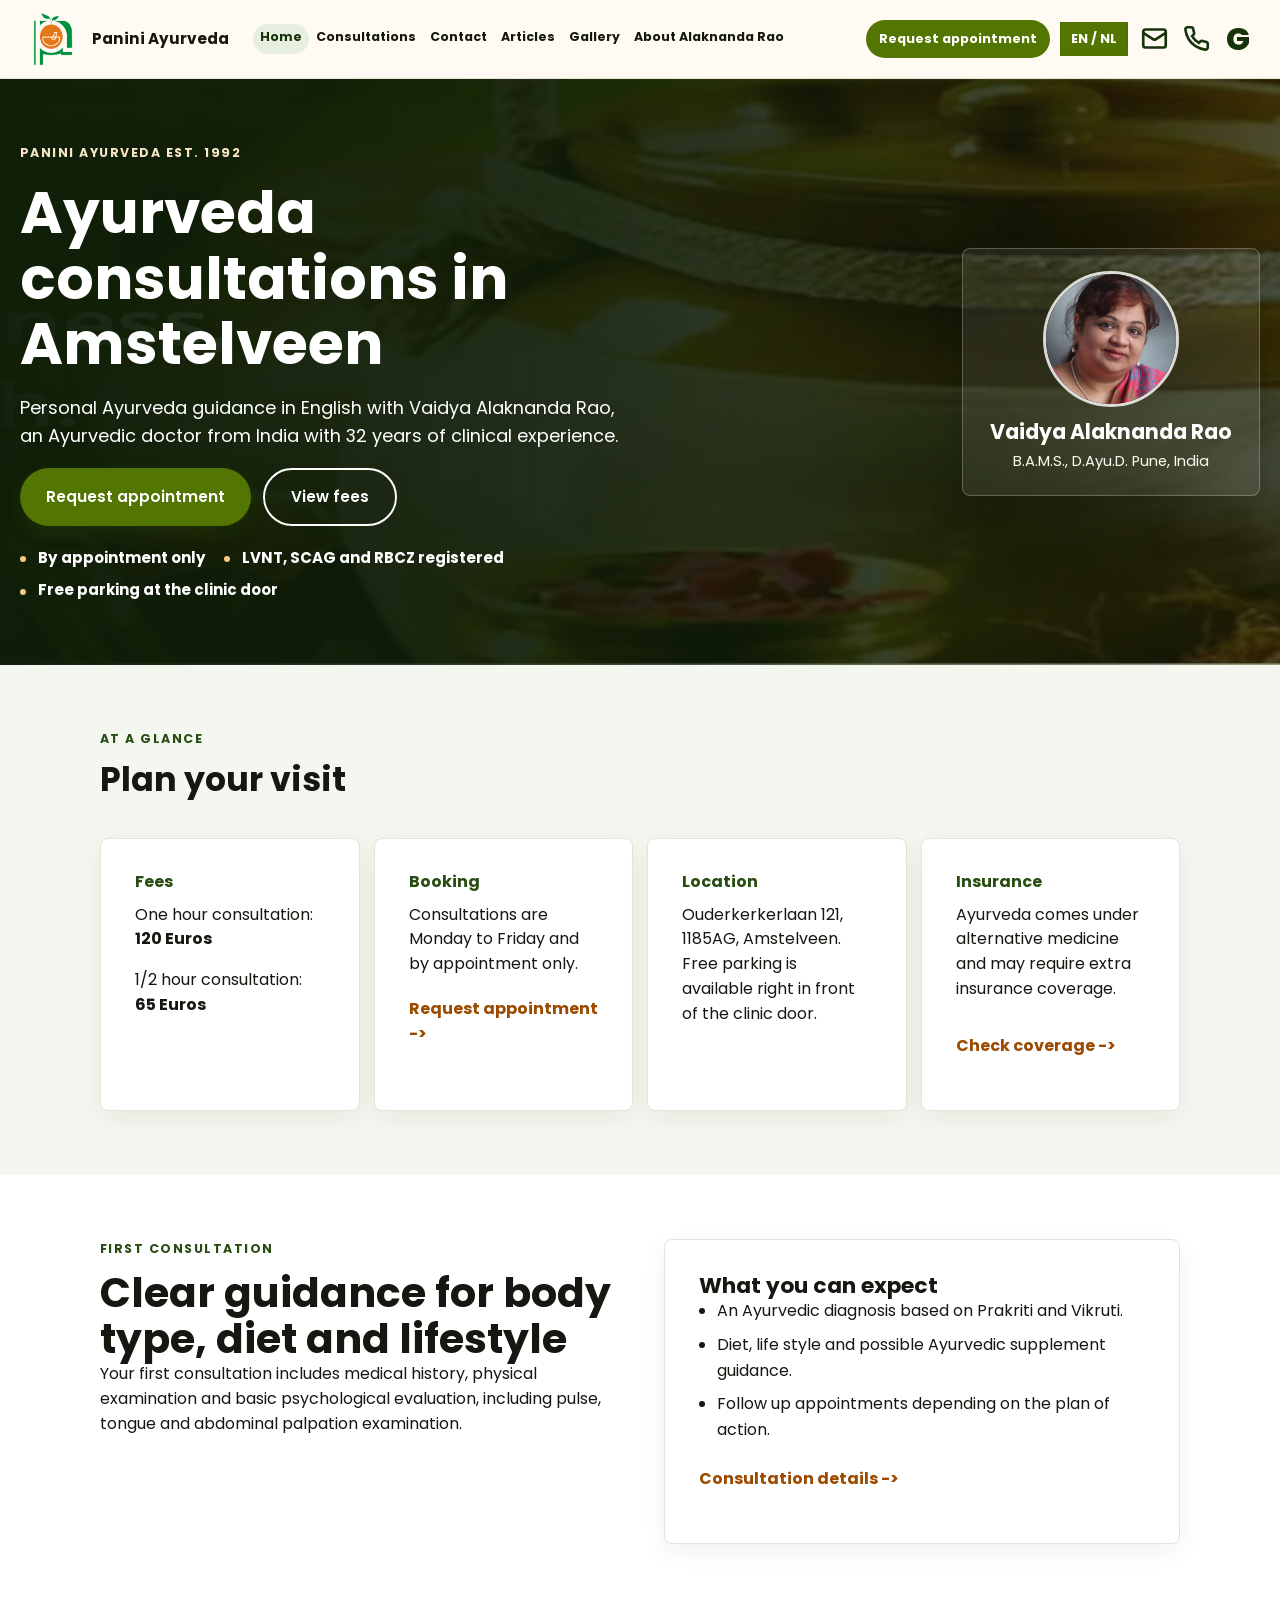
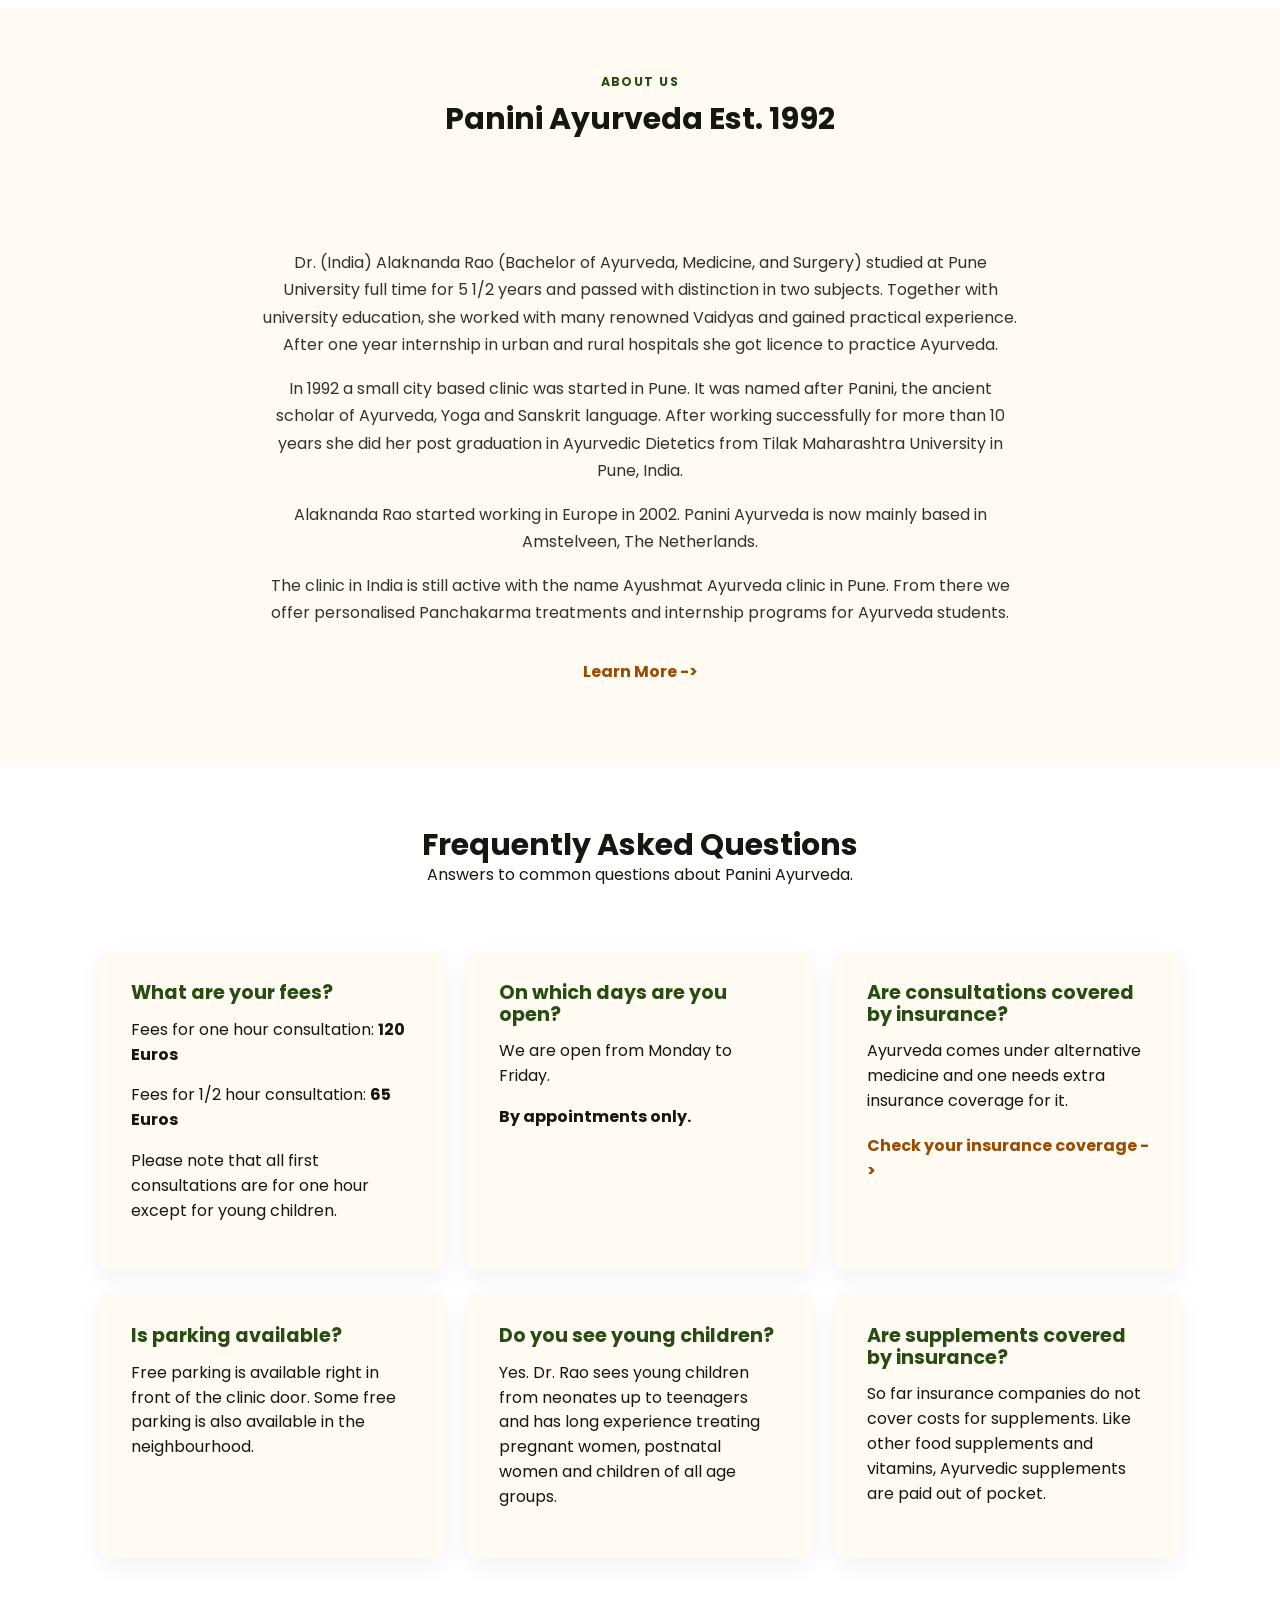
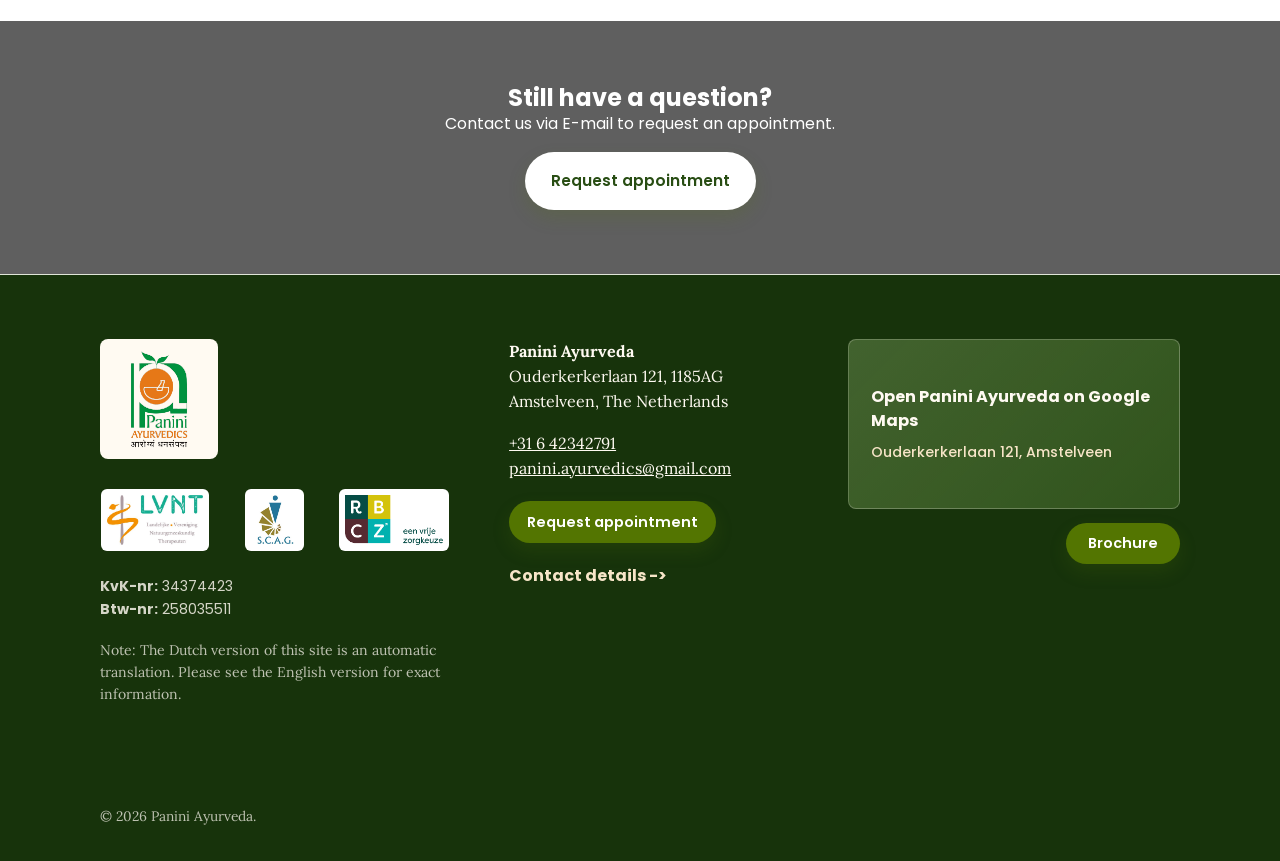
==== index.html @ 28521d81 "Fix desktop header overlap" ====
<!doctype html>
<html lang="en">
  <head>
    <meta charset="utf-8">
    <meta name="viewport" content="width=device-width, initial-scale=1">
    <title>Ayurveda Consultations in Amstelveen | Panini Ayurveda</title>
    <meta name="description" content="Book Ayurveda consultations in English in Amstelveen with Vaidya Alaknanda Rao, founder of Panini Ayurveda.">
    <link rel="canonical" href="https://virajrao10.github.io/panini-ayurveda-website/">
    <meta property="og:type" content="website">
    <meta property="og:site_name" content="Panini Ayurveda">
    <meta property="og:title" content="Ayurveda Consultations in Amstelveen | Panini Ayurveda">
    <meta property="og:description" content="Book Ayurveda consultations in English in Amstelveen with Vaidya Alaknanda Rao, founder of Panini Ayurveda.">
    <meta property="og:url" content="https://virajrao10.github.io/panini-ayurveda-website/">
    <meta property="og:image" content="https://virajrao10.github.io/panini-ayurveda-website/assets/images/home-hero.jpg">
    <meta name="twitter:card" content="summary_large_image">
    <meta name="twitter:title" content="Ayurveda Consultations in Amstelveen | Panini Ayurveda">
    <meta name="twitter:description" content="Book Ayurveda consultations in English in Amstelveen with Vaidya Alaknanda Rao, founder of Panini Ayurveda.">
    <meta name="twitter:image" content="https://virajrao10.github.io/panini-ayurveda-website/assets/images/home-hero.jpg">
    <link rel="icon" href="assets/images/favicon.ico">
    <link rel="stylesheet" href="assets/css/styles.css?v=20260531e">
    <script type="application/ld+json">{"@context":"https://schema.org","@type":"LocalBusiness","name":"Panini Ayurveda","description":"Ayurveda consultations in English with Vaidya Alaknanda Rao in Amstelveen.","url":"https://virajrao10.github.io/panini-ayurveda-website/","image":"https://virajrao10.github.io/panini-ayurveda-website/assets/images/home-hero.jpg","telephone":"+31 6 42342791","email":"panini.ayurvedics@gmail.com","priceRange":"EUR 65-120","hasMap":"https://www.google.com/maps/search/?api=1&query=Panini%20Ayurveda%20Ouderkerkerlaan%20121%20Amstelveen","areaServed":["Amstelveen","Amsterdam","The Netherlands"],"address":{"@type":"PostalAddress","streetAddress":"Ouderkerkerlaan 121","postalCode":"1185AG","addressLocality":"Amstelveen","addressCountry":"NL"},"makesOffer":[{"@type":"Offer","name":"One hour Ayurveda consultation","price":"120","priceCurrency":"EUR"},{"@type":"Offer","name":"Half hour Ayurveda consultation","price":"65","priceCurrency":"EUR"}],"openingHoursSpecification":[{"@type":"OpeningHoursSpecification","dayOfWeek":["Monday","Tuesday","Wednesday","Thursday","Friday"],"description":"By appointment only"}]}</script>
  </head>
  <body>
    <a class="skip-link" href="#main">Skip to content</a>
    <header class="site-header">
      <div class="wide-container header-inner">
        <a class="brand" href="./" aria-label="Panini Ayurveda home">
          <img src="assets/images/logo.svg?v=20260531b" alt="Panini Ayurveda" width="120" height="120">
          <span class="brand-name">Panini Ayurveda</span>
        </a>
        <nav class="main-nav" id="main-nav" aria-label="Primary navigation">
          <a href="./" aria-current="page">Home</a>
          <a href="consultations/">Consultations</a>
          <a href="contact/">Contact</a>
          <a href="blog/">Articles</a>
          <a href="gallery/">Gallery</a>
          <a href="about-alaknanda-rao/">About Alaknanda Rao</a>
          <div class="mobile-nav-actions" aria-label="Quick contact links">
            <a href="mailto:panini.ayurvedics@gmail.com">Email</a>
            <a href="tel:+31642342791">Call</a>
            <a href="https://google.com/maps/place/Panini+Ayurveda/@52.29804,4.8606073,17z/data=!3m1!4b1!4m6!3m5!1s0x47c60a84057ebaf3:0x899a705b5773ebae!8m2!3d52.29804!4d4.8631822!16s%2Fg%2F11c1x3zlbn" target="_blank" rel="noopener">Map</a>
          </div>
        </nav>
        <div class="header-actions">
          <a class="header-book-button" href="contact/#appointment-request">Request appointment</a>
          <div class="language-menu" data-language-menu>
            <button class="language-pill" type="button" aria-expanded="false" aria-label="Choose language">EN / NL</button>
            <div class="language-options" role="menu">
              <a href="./" role="menuitem"><img src="assets/images/gb.png" alt="" width="32" height="32"> English <span>en</span></a>
              <a href="#" target="_blank" rel="noopener" role="menuitem" data-translate-link><img src="assets/images/nl.png" alt="" width="32" height="32"> Nederlands <span>nl</span></a>
            </div>
          </div>
          <a class="icon-link" href="mailto:panini.ayurvedics@gmail.com" aria-label="Email Panini Ayurveda"><svg viewBox="0 0 24 24" fill="none" stroke="currentColor" aria-hidden="true"><rect width="20" height="16" x="2" y="4" rx="2"></rect><path d="m22 7-8.97 5.7a1.94 1.94 0 0 1-2.06 0L2 7"></path></svg></a>
          <a class="icon-link" href="tel:+31642342791" aria-label="Call Panini Ayurveda"><svg viewBox="0 0 24 24" fill="none" stroke="currentColor" aria-hidden="true"><path d="M22 16.92v3a2 2 0 0 1-2.18 2 19.8 19.8 0 0 1-8.63-3.07 19.5 19.5 0 0 1-6-6A19.8 19.8 0 0 1 2.12 4.18 2 2 0 0 1 4.11 2h3a2 2 0 0 1 2 1.72c.13.96.36 1.9.68 2.8a2 2 0 0 1-.45 2.11L8.09 9.91a16 16 0 0 0 6 6l1.27-1.27a2 2 0 0 1 2.11-.45c.9.32 1.84.55 2.8.68A2 2 0 0 1 22 16.92z"></path></svg></a>
          <a class="icon-link" href="https://google.com/maps/place/Panini+Ayurveda/@52.29804,4.8606073,17z/data=!3m1!4b1!4m6!3m5!1s0x47c60a84057ebaf3:0x899a705b5773ebae!8m2!3d52.29804!4d4.8631822!16s%2Fg%2F11c1x3zlbn" target="_blank" rel="noopener" aria-label="Open Panini Ayurveda on Google Maps"><span class="google-letter" aria-hidden="true">G</span></a>
          <button class="nav-toggle" type="button" data-nav-toggle aria-controls="main-nav" aria-expanded="false" aria-label="Open navigation"><svg viewBox="0 0 24 24" fill="none" stroke="currentColor" aria-hidden="true"><path d="M4 6h16"></path><path d="M4 12h16"></path><path d="M4 18h16"></path></svg></button>
        </div>
      </div>
    </header>

    <main id="main">
      <section class="home-hero" aria-labelledby="home-title">
        <div class="wide-container home-hero-grid">
          <div class="hero-copy">
            <p class="eyebrow">Panini Ayurveda Est. 1992</p>
            <h1 id="home-title">Ayurveda consultations in Amstelveen</h1>
            <p class="hero-lede">Personal Ayurveda guidance in English with Vaidya Alaknanda Rao, an Ayurvedic doctor from India with 32 years of clinical experience.</p>
            <div class="hero-actions" aria-label="Consultation actions">
              <a class="button" href="contact/#appointment-request">Request appointment</a>
              <a class="button button-outline" href="#fees">View fees</a>
            </div>
            <ul class="hero-trust-list" aria-label="Clinic highlights">
              <li>By appointment only</li>
              <li>LVNT, SCAG and RBCZ registered</li>
              <li>Free parking at the clinic door</li>
            </ul>
          </div>
          <div class="hero-practitioner">
            <img class="portrait" src="assets/images/alaknanda-rao.jpg" width="1500" height="1500" alt="Alaknanda Rao">
            <div>
              <h2>Vaidya Alaknanda Rao</h2>
              <p>B.A.M.S., D.Ayu.D. Pune, India</p>
            </div>
          </div>
        </div>
      </section>

      <section class="section quick-info-section" id="fees" aria-labelledby="quick-info-title">
        <div class="container">
          <div class="section-heading">
            <p class="eyebrow">At a glance</p>
            <h2 id="quick-info-title">Plan your visit</h2>
          </div>
          <div class="quick-info-grid">
            <article class="info-card">
              <h3>Fees</h3>
              <p>One hour consultation: <strong>120 Euros</strong></p>
              <p>1/2 hour consultation: <strong>65 Euros</strong></p>
            </article>
            <article class="info-card">
              <h3>Booking</h3>
              <p>Consultations are Monday to Friday and by appointment only.</p>
              <a class="text-link" href="contact/#appointment-request">Request appointment -></a>
            </article>
            <article class="info-card">
              <h3>Location</h3>
              <p>Ouderkerkerlaan 121, 1185AG, Amstelveen. Free parking is available right in front of the clinic door.</p>
            </article>
            <article class="info-card">
              <h3>Insurance</h3>
              <p>Ayurveda comes under alternative medicine and may require extra insurance coverage.</p>
              <a class="text-link" href="https://www.zorgwijzer.nl/vergoeding/ayurveda" target="_blank" rel="noopener">Check coverage -></a>
            </article>
          </div>
        </div>
      </section>

      <section class="section consultation-preview">
        <div class="container two-column">
          <div>
            <p class="eyebrow">First consultation</p>
            <h2>Clear guidance for body type, diet and lifestyle</h2>
            <p>Your first consultation includes medical history, physical examination and basic psychological evaluation, including pulse, tongue and abdominal palpation examination.</p>
          </div>
          <div class="info-panel">
            <h3>What you can expect</h3>
            <ul class="plain-list">
              <li>An Ayurvedic diagnosis based on Prakriti and Vikruti.</li>
              <li>Diet, life style and possible Ayurvedic supplement guidance.</li>
              <li>Follow up appointments depending on the plan of action.</li>
            </ul>
            <a class="text-link" href="consultations/">Consultation details -></a>
          </div>
        </div>
      </section>

      <section class="section">
        <div class="container intro-grid">
          <div class="centered-heading">
            <p class="eyebrow">About Us</p>
            <h2>Panini Ayurveda Est. 1992</h2>
          </div>
          <div class="copy-block">
            <p>Dr. (India) Alaknanda Rao (Bachelor of Ayurveda, Medicine, and Surgery) studied at Pune University full time for 5 1/2 years and passed with distinction in two subjects. Together with university education, she worked with many renowned Vaidyas and gained practical experience. After one year internship in urban and rural hospitals she got licence to practice Ayurveda.</p>
            <p>In 1992 a small city based clinic was started in Pune. It was named after Panini, the ancient scholar of Ayurveda, Yoga and Sanskrit language. After working successfully for more than 10 years she did her post graduation in Ayurvedic Dietetics from Tilak Maharashtra University in Pune, India.</p>
            <p>Alaknanda Rao started working in Europe in 2002. Panini Ayurveda is now mainly based in Amstelveen, The Netherlands.</p>
            <p>The clinic in India is still active with the name Ayushmat Ayurveda clinic in Pune. From there we offer personalised Panchakarma treatments and internship programs for Ayurveda students.</p>
            <a class="text-link" href="about-alaknanda-rao/">Learn More -></a>
          </div>
        </div>
      </section>

      <section class="section faq-section">
        <div class="container">
          <div class="centered-heading">
            <h2>Frequently Asked Questions</h2>
            <p>Answers to common questions about Panini Ayurveda.</p>
          </div>
          <div class="faq-grid">
            <article class="faq-card">
              <h3>What are your fees?</h3>
              <p>Fees for one hour consultation: <strong>120 Euros</strong></p>
              <p>Fees for 1/2 hour consultation: <strong>65 Euros</strong></p>
              <p>Please note that all first consultations are for one hour except for young children.</p>
            </article>
            <article class="faq-card">
              <h3>On which days are you open?</h3>
              <p>We are open from Monday to Friday.</p>
              <p><strong>By appointments only.</strong></p>
            </article>
            <article class="faq-card">
              <h3>Are consultations covered by insurance?</h3>
              <p>Ayurveda comes under alternative medicine and one needs extra insurance coverage for it.</p>
              <a class="text-link" href="https://www.zorgwijzer.nl/vergoeding/ayurveda" target="_blank" rel="noopener">Check your insurance coverage -></a>
            </article>
            <article class="faq-card">
              <h3>Is parking available?</h3>
              <p>Free parking is available right in front of the clinic door. Some free parking is also available in the neighbourhood.</p>
            </article>
            <article class="faq-card">
              <h3>Do you see young children?</h3>
              <p>Yes. Dr. Rao sees young children from neonates up to teenagers and has long experience treating pregnant women, postnatal women and children of all age groups.</p>
            </article>
            <article class="faq-card">
              <h3>Are supplements covered by insurance?</h3>
              <p>So far insurance companies do not cover costs for supplements. Like other food supplements and vitamins, Ayurvedic supplements are paid out of pocket.</p>
            </article>
          </div>
        </div>
      </section>

      <section class="green-band question-band">
        <div class="container">
          <h2>Still have a question?</h2>
          <p>Contact us via E-mail to request an appointment.</p>
          <a class="button" href="contact/#appointment-request">Request appointment</a>
        </div>
      </section>
    </main>

    <footer class="site-footer">
      <div class="container section-tight footer-replica">
        <div class="footer-identity">
          <img class="footer-logo" src="assets/images/mark.svg?v=20260531b" alt="Panini Ayurveda mark" width="120" height="120">
          <div class="cert-logos" aria-label="Registration logos">
            <a href="https://www.lvnt.nl/" target="_blank" rel="noopener" aria-label="Open LVNT website"><img src="assets/images/lvnt.jpg" alt="LVNT" width="649" height="338"></a>
            <a href="https://www.scag.nl/" target="_blank" rel="noopener" aria-label="Open SCAG website"><img src="assets/images/scag.jpg" alt="SCAG" width="369" height="392"></a>
            <a href="https://rbcz.nu/" target="_blank" rel="noopener" aria-label="Open RBCZ website"><img src="assets/images/rbcz.png" alt="RBCZ" width="380" height="183"></a>
          </div>
          <p class="footer-registration"><strong>KvK-nr:</strong> 34374423<br><strong>Btw-nr:</strong> 258035511</p>
          <p class="footer-note">Note: The Dutch version of this site is an automatic translation. Please see the English version for exact information.</p>
        </div>
        <div class="footer-contact">
          <p><strong>Panini Ayurveda</strong><br>Ouderkerkerlaan 121, 1185AG<br>Amstelveen, The Netherlands</p>
          <p><a href="tel:+31642342791">+31 6 42342791</a><br><a href="mailto:panini.ayurvedics@gmail.com">panini.ayurvedics@gmail.com</a></p>
          <div class="footer-actions">
            <a class="button footer-email" href="contact/#appointment-request">Request appointment</a>
            <a class="text-link" href="contact/">Contact details -></a>
          </div>
        </div>
        <div class="footer-map-wrap">
          <a class="footer-map-link" href="https://www.google.com/maps/search/?api=1&query=Panini%20Ayurveda%20Ouderkerkerlaan%20121%20Amstelveen" target="_blank" rel="noopener">Open Panini Ayurveda on Google Maps<span>Ouderkerkerlaan 121, Amstelveen</span></a>
          <a class="button footer-brochure" href="assets/docs/panini-ayurveda-brochure.pdf" target="_blank" rel="noopener">Brochure</a>
        </div>
      </div>
      <div class="container footer-bottom">&copy; <span data-year>2026</span> Panini Ayurveda.</div>
    </footer>
    <script src="assets/js/main.js?v=20260531b"></script>
  </body>
</html>
---- assets/css/styles.css ----
@import url("https://fonts.googleapis.com/css2?family=Lora:wght@400;600;700&family=Poppins:wght@400;500;600;700;800&display=swap");

:root {
  --apricot: #f6c982;
  --sand: #f7e5c8;
  --cream: #fffaf2;
  --mist: #f3f7ef;
  --sage: #e7efe0;
  --orange: #d87924;
  --orange-dark: #9b4a00;
  --green: #537501;
  --green-dark: #284d13;
  --green-ink: #17330b;
  --question-gray: #5f5f5f;
  --ink: #151711;
  --muted: #60665a;
  --line: #dfe5d8;
  --white: #ffffff;
  --shadow: 0 14px 34px rgba(26, 42, 15, 0.08);
  --shadow-soft: 0 8px 24px rgba(26, 42, 15, 0.06);
  --radius: 8px;
  --max: 1080px;
}

* {
  box-sizing: border-box;
}

html {
  scroll-behavior: smooth;
}

body {
  margin: 0;
  color: var(--ink);
  background: var(--cream);
  font-family: "Poppins", Arial, sans-serif;
  font-size: 16px;
  line-height: 1.55;
}

img,
svg,
iframe {
  max-width: 100%;
}

img {
  display: block;
}

a {
  color: inherit;
}

a:hover {
  color: var(--orange-dark);
}

a:focus-visible,
button:focus-visible,
input:focus-visible {
  outline: 3px solid rgba(83, 117, 1, 0.38);
  outline-offset: 4px;
}

select:focus-visible,
textarea:focus-visible {
  outline: 3px solid rgba(83, 117, 1, 0.38);
  outline-offset: 4px;
}

.skip-link {
  position: absolute;
  left: 16px;
  top: -60px;
  z-index: 20;
  padding: 10px 14px;
  background: var(--ink);
  color: var(--white);
  text-decoration: none;
}

.skip-link:focus {
  top: 16px;
}

.container {
  width: min(var(--max), calc(100% - 40px));
  margin: 0 auto;
}

.wide-container {
  width: min(1540px, calc(100% - 40px));
  margin: 0 auto;
}

.site-header .wide-container {
  width: min(100%, 1680px);
  max-width: none;
  padding-inline: clamp(20px, 2vw, 32px);
}

.section {
  padding: clamp(44px, 5vw, 72px) 0;
}

.section-tight {
  padding: clamp(36px, 5vw, 72px) 0;
}

.eyebrow {
  margin: 0 0 12px;
  color: var(--green-dark);
  font-size: 0.78rem;
  font-weight: 700;
  letter-spacing: 0.12em;
  text-transform: uppercase;
}

h1,
h2,
h3 {
  margin: 0;
  line-height: 1.12;
}

h1 {
  font-size: clamp(2.25rem, 4.8vw, 4.45rem);
}

h2 {
  font-size: clamp(1.75rem, 3.2vw, 2.85rem);
}

h3 {
  font-size: clamp(1.18rem, 1.7vw, 1.65rem);
}

p {
  margin: 0 0 1rem;
}

.site-header {
  position: sticky;
  top: 0;
  z-index: 10;
  background: rgba(255, 250, 242, 0.96);
  border-bottom: 1px solid rgba(40, 77, 19, 0.12);
  box-shadow: 0 8px 22px rgba(26, 42, 15, 0.04);
  backdrop-filter: blur(14px);
}

.header-inner {
  position: relative;
  display: grid;
  grid-template-columns: minmax(205px, 235px) minmax(0, 1fr) auto;
  gap: 16px;
  align-items: center;
  min-height: 78px;
  padding: 8px 0;
}

.brand {
  display: flex;
  align-items: center;
  gap: 12px;
  min-height: 0;
  text-decoration: none;
}

.brand img {
  width: 58px;
  height: auto;
}

.brand-name {
  min-width: max-content;
  margin-top: 0;
  font-size: 0.98rem;
  font-weight: 700;
}

.main-nav {
  display: flex;
  justify-content: flex-start;
  align-items: center;
  gap: 0;
  min-width: 0;
  padding-top: 0;
}

.main-nav a {
  min-height: 30px;
  padding: 5px 10px;
  border-radius: 30px;
  font-family: "Poppins", Arial, sans-serif;
  font-size: 0.82rem;
  font-weight: 700;
  line-height: 1.3;
  text-decoration: none;
  white-space: nowrap;
}

.main-nav a[aria-current="page"],
.main-nav a:hover {
  color: var(--green-ink);
  background: var(--sage);
}

.mobile-nav-actions {
  display: none;
}

.header-actions {
  display: flex;
  align-items: center;
  gap: 10px;
}

.header-book-button {
  min-height: 38px;
  padding: 9px 16px;
  border-radius: 999px;
  background: var(--green);
  color: var(--white);
  font-size: 0.86rem;
  font-weight: 700;
  text-decoration: none;
  white-space: nowrap;
}

.header-book-button:hover {
  background: var(--green-dark);
  color: var(--white);
}

.language-menu {
  position: relative;
  z-index: 12;
  font-family: "Poppins", Arial, sans-serif;
}

.language-pill {
  min-height: 32px;
  margin: 0;
  padding: 8px 10px;
  border: 1px solid rgba(40, 77, 19, 0.12);
  background: var(--green);
  color: var(--white);
  font-family: "Poppins", Arial, sans-serif;
  font-size: 0.8125rem;
  font-weight: 700;
  line-height: 1.2;
  text-decoration: none;
  white-space: nowrap;
  cursor: pointer;
}

.language-options {
  position: absolute;
  top: calc(100% + 1px);
  right: 0;
  display: none;
  min-width: 172px;
  border: 1px solid var(--line);
  border-radius: var(--radius);
  background: var(--white);
  box-shadow: var(--shadow);
  overflow: hidden;
}

.language-menu.open .language-options {
  display: block;
}

.language-options a {
  display: flex;
  align-items: center;
  gap: 8px;
  padding: 8px 10px;
  color: var(--ink);
  font-size: 0.82rem;
  text-decoration: none;
}

.language-options a:hover {
  background: var(--mist);
  color: var(--ink);
}

.language-options img {
  width: 24px;
  height: 18px;
  object-fit: cover;
}

.language-options span {
  margin-left: auto;
  color: var(--muted);
  text-transform: lowercase;
}

.icon-link,
.nav-toggle,
.icon-button {
  display: inline-flex;
  align-items: center;
  justify-content: center;
  width: 35px;
  height: 35px;
  border: 0;
  background: transparent;
  color: var(--green-ink);
  text-decoration: none;
}

.icon-link svg,
.nav-toggle svg,
.icon-button svg {
  width: 30px;
  height: 30px;
  stroke-width: 2.35;
}

.icon-link:hover,
.icon-button:hover {
  color: var(--orange-dark);
}

.google-letter {
  font-size: 2rem;
  font-weight: 800;
  line-height: 1;
}

.nav-toggle {
  display: none;
  cursor: pointer;
}

.button,
.text-link {
  display: inline-flex;
  align-items: center;
  justify-content: center;
  gap: 8px;
  min-height: 58px;
  text-decoration: none;
  font-weight: 600;
}

.button {
  padding: 15px 26px;
  border-radius: 999px;
  background: var(--green);
  color: var(--white);
  font-size: 0.96rem;
  box-shadow: 0 8px 18px rgba(83, 117, 1, 0.18);
}

.button:hover {
  background: var(--green-dark);
  color: var(--white);
}

.button.secondary {
  background: var(--orange-dark);
}

.button-outline {
  border: 2px solid currentColor;
  background: transparent;
  color: inherit;
  box-shadow: none;
}

.button-outline:hover {
  border-color: var(--white);
  background: var(--white);
  color: var(--green-dark);
}

.text-link {
  color: var(--orange-dark);
  font-weight: 700;
}

.home-hero {
  position: relative;
  overflow: hidden;
  color: var(--white);
  background-color: var(--green-dark);
  background-image:
    linear-gradient(90deg, rgba(15, 30, 8, 0.98), rgba(15, 30, 8, 0.82) 46%, rgba(15, 30, 8, 0.44)),
    image-set(url("../images/home-hero.webp") type("image/webp"), url("../images/home-hero.jpg") type("image/jpeg"));
  background-position: center 38%;
  background-size: cover;
}

.home-hero-grid {
  display: grid;
  grid-template-columns: minmax(0, 1fr) minmax(250px, 0.34fr);
  gap: clamp(28px, 5vw, 68px);
  align-items: center;
  min-height: clamp(430px, 44vw, 520px);
  padding: clamp(38px, 5vw, 64px) 0;
}

.hero-copy {
  display: grid;
  justify-items: start;
  gap: 18px;
  width: 100%;
  min-width: 0;
  max-width: 720px;
}

.hero-copy .eyebrow {
  margin: 0;
  color: var(--sand);
}

.hero-copy h1 {
  max-width: 700px;
  font-size: clamp(2.18rem, 4.55vw, 3.95rem);
  letter-spacing: 0;
}

.hero-lede {
  max-width: 620px;
  margin: 0;
  font-size: clamp(1rem, 1.4vw, 1.14rem);
  line-height: 1.55;
}

.hero-actions {
  display: flex;
  flex-wrap: wrap;
  gap: 12px;
}

.hero-trust-list {
  display: flex;
  flex-wrap: wrap;
  gap: 9px 18px;
  padding: 0;
  margin: 2px 0 0;
  list-style: none;
  font-size: 0.94rem;
  font-weight: 700;
}

.hero-trust-list li {
  position: relative;
  padding-left: 18px;
}

.hero-trust-list li::before {
  content: "";
  position: absolute;
  left: 0;
  top: 0.72em;
  width: 6px;
  height: 6px;
  border-radius: 50%;
  background: var(--apricot);
}

.hero-practitioner {
  display: grid;
  justify-items: center;
  gap: 14px;
  min-width: 0;
  padding: 22px 18px;
  border: 1px solid rgba(255, 255, 255, 0.24);
  border-radius: var(--radius);
  background: rgba(255, 255, 255, 0.08);
  text-align: center;
  box-shadow: 0 18px 36px rgba(0, 0, 0, 0.16);
}

.portrait {
  width: min(136px, 38vw);
  height: min(136px, 38vw);
  aspect-ratio: 1;
  border: 3px solid rgba(255, 255, 255, 0.82);
  border-radius: 50%;
  object-fit: cover;
}

.hero-practitioner h2 {
  font-size: clamp(1.12rem, 1.6vw, 1.35rem);
}

.hero-practitioner p {
  margin: 6px 0 0;
  color: var(--cream);
  font-size: 0.92rem;
}

.centered-heading {
  text-align: center;
  max-width: 820px;
  margin: 0 auto clamp(36px, 5vw, 64px);
}

.green-band {
  background: var(--green-dark);
  color: var(--white);
  text-align: center;
  padding: clamp(46px, 5vw, 64px) 0;
}

.green-band .eyebrow {
  color: var(--white);
  margin-bottom: 14px;
  font-size: 0.78rem;
  font-weight: 700;
  letter-spacing: 0.14em;
  text-transform: uppercase;
}

.green-band h1 {
  font-size: clamp(2rem, 3.2vw, 3rem);
}

.green-band .button {
  background: var(--white);
  color: var(--green-dark);
}

.green-band .button:hover {
  background: var(--cream);
  color: var(--green-dark);
}

.question-band {
  background: var(--question-gray);
}

.question-band h2 {
  font-size: 1.5rem;
}

.question-band p {
  font-size: 1rem;
}

.intro-grid,
.two-column,
.contact-grid,
.footer-grid {
  display: grid;
  gap: clamp(24px, 4vw, 48px);
}

.intro-grid,
.two-column {
  grid-template-columns: 1fr 1fr;
  align-items: start;
}

.intro-grid {
  grid-template-columns: 1fr;
  justify-items: center;
  text-align: center;
}

.intro-grid h2 {
  font-size: clamp(1.8rem, 2.4vw, 1.875rem);
}

.copy-block {
  max-width: 760px;
  color: #2f352c;
}

.copy-block p {
  font-size: 1rem;
  line-height: 1.72;
}

.credential-list {
  display: grid;
  gap: 10px;
  padding: 0;
  margin: 20px 0 24px;
  list-style: none;
}

.credential-list li {
  position: relative;
  padding: 12px 14px 12px 36px;
  border: 1px solid var(--line);
  border-radius: var(--radius);
  background: var(--mist);
  font-weight: 700;
}

.credential-list li::before {
  content: "";
  position: absolute;
  left: 16px;
  top: 1.18em;
  width: 7px;
  height: 7px;
  border-radius: 50%;
  background: var(--green);
}

.quote-panel,
.info-panel,
.info-card,
.condition-category {
  padding: clamp(22px, 3vw, 34px);
  border: 1px solid var(--line);
  border-radius: var(--radius);
  background: var(--white);
  box-shadow: var(--shadow-soft);
}

.faq-grid,
.consultation-cards,
.article-grid,
.gallery-grid,
.doc-grid {
  display: grid;
  gap: 24px;
}

.consultation-cards,
.article-grid,
.gallery-grid {
  max-width: var(--max);
}

.faq-grid {
  grid-template-columns: repeat(3, minmax(0, 1fr));
}

.consultation-cards,
.article-grid {
  grid-template-columns: repeat(3, minmax(0, 1fr));
}

.consultation-cards {
  gap: 20px;
  counter-reset: consult-step;
}

.consultation-cards .warm-card {
  position: relative;
}

.consultation-cards .warm-card::before {
  counter-increment: consult-step;
  content: "0" counter(consult-step);
  display: inline-flex;
  align-items: center;
  justify-content: center;
  width: 34px;
  height: 34px;
  margin-bottom: 16px;
  border-radius: 50%;
  background: var(--green);
  color: var(--white);
  font-size: 0.82rem;
  font-weight: 700;
}

.highlight-band.consultation-card-section {
  padding: 28px 0 clamp(60px, 7vw, 86px);
  background: var(--mist);
}

.quick-info-grid,
.doc-grid {
  grid-template-columns: repeat(3, minmax(0, 1fr));
}

.quick-info-section {
  background: var(--mist);
}

.section-heading {
  max-width: 720px;
  margin: 0 0 clamp(24px, 4vw, 40px);
}

.section-heading h2 {
  font-size: clamp(1.65rem, 2.6vw, 2.25rem);
}

.quick-info-grid {
  display: grid;
  grid-template-columns: repeat(4, minmax(0, 1fr));
  gap: 14px;
}

.info-card {
  background: var(--white);
  box-shadow: var(--shadow-soft);
}

.info-card h2,
.info-card h3 {
  margin-bottom: 12px;
  color: var(--green-dark);
  font-size: 1rem;
}

.consultation-preview {
  background: var(--white);
}

.card,
.faq-card,
.contact-card,
.doc-card {
  border: 1px solid var(--line);
  border-radius: var(--radius);
  background: var(--white);
  box-shadow: var(--shadow-soft);
}

.card,
.faq-card,
.contact-card,
.doc-card {
  padding: clamp(22px, 3vw, 36px);
}

.warm-card {
  background: var(--white);
  border-color: var(--line);
  border-radius: var(--radius);
}

.card img,
.article-card img {
  width: 100%;
  object-fit: cover;
}

.card h2,
.contact-card h2,
.faq-card h2 {
  font-size: clamp(1.2rem, 1.8vw, 1.55rem);
  line-height: 1.35;
}

.card.warm-card h2 {
  color: var(--green-dark);
  font-size: 1.05rem;
  line-height: 1.4;
}

.round-thumb {
  width: 88px;
  height: 88px;
  margin: 0 0 20px;
  border-radius: 50%;
  object-fit: cover;
}

.card img.round-thumb {
  width: 88px;
}

.card ol,
.rich-text ol {
  padding-left: 1.35rem;
}

.card li,
.rich-text li {
  margin-bottom: 0.45rem;
}

.highlight-band {
  background: var(--mist);
}

.faq-section {
  background: var(--white);
}

.faq-section .centered-heading {
  max-width: 760px;
}

.faq-section h2 {
  font-size: clamp(1.8rem, 2.4vw, 1.875rem);
}

.faq-section .faq-card {
  border-color: transparent;
  background: var(--cream);
  padding: clamp(22px, 3vw, 30px);
  text-align: left;
}

.faq-section .faq-card h3 {
  margin-bottom: 14px;
  color: var(--green-dark);
  font-size: clamp(1.08rem, 1.5vw, 1.3rem);
}

.faq-section .faq-card p {
  font-size: 1rem;
}

.conditions-grid {
  display: grid;
  grid-template-columns: repeat(2, minmax(0, 1fr));
  gap: 28px;
}

.condition-category-grid {
  display: grid;
  grid-template-columns: repeat(2, minmax(0, 1fr));
  gap: 16px;
}

.condition-category {
  position: relative;
  background: var(--white);
  box-shadow: var(--shadow-soft);
}

.condition-category::before {
  content: "";
  position: absolute;
  inset: 18px auto 18px 0;
  width: 4px;
  border-radius: 0 999px 999px 0;
  background: var(--green);
}

.condition-category h3 {
  margin-bottom: 14px;
  color: var(--green-dark);
  font-size: 1.05rem;
}

.plain-list {
  margin: 0;
  padding-left: 1.15rem;
}

.plain-list li {
  margin-bottom: 0.48rem;
  line-height: 1.62;
}

.article-landing {
  background: var(--mist);
  padding: clamp(50px, 7vw, 70px) 0;
  text-align: center;
}

.article-landing h1 {
  font-size: clamp(2rem, 3.2vw, 2.65rem);
}

.article-landing p:not(.eyebrow) {
  max-width: 640px;
  margin: 14px auto 0;
  color: var(--muted);
}

.search-wrap {
  position: relative;
  display: block;
  width: min(420px, 100%);
  margin: 22px auto 0;
}

.search-wrap input {
  width: 100%;
  min-height: 55px;
  padding: 0 54px 0 18px;
  border: 1px solid var(--line);
  border-radius: 999px;
  font: inherit;
  font-size: 0.875rem;
  background: var(--white);
  box-shadow: var(--shadow-soft);
}

.search-wrap svg {
  position: absolute;
  right: 18px;
  top: 50%;
  width: 24px;
  height: 24px;
  transform: translateY(-50%);
}

.search-empty {
  max-width: var(--max);
  margin: 28px auto 0;
  color: var(--muted);
  text-align: center;
  font-weight: 600;
}

.article-card {
  display: grid;
  align-content: start;
  padding: 0 0 18px;
  border: 1px solid var(--line);
  border-radius: var(--radius);
  background: var(--white);
  box-shadow: var(--shadow-soft);
  overflow: hidden;
  text-decoration: none;
  transition: border-color 180ms ease, box-shadow 180ms ease, color 180ms ease, transform 180ms ease;
}

.article-card img {
  aspect-ratio: 1.42;
  height: clamp(190px, 19vw, 230px);
  margin-bottom: 18px;
  object-position: center;
}

.article-card[href="../skin/"] img {
  object-position: center 44%;
}

.article-card[href="../rasayana/"] img {
  object-position: center 36%;
}

.article-card:hover {
  border-color: rgba(83, 117, 1, 0.34);
  box-shadow: var(--shadow);
  color: var(--ink);
  transform: translateY(-3px);
}

.article-card h2,
.article-card h3 {
  margin: 0 20px 12px;
  color: var(--green-dark);
  font-size: clamp(1.15rem, 1.6vw, 1.35rem);
  line-height: 1.3;
}

.article-card p {
  margin-inline: 20px;
  color: var(--muted);
  font-size: 0.96rem;
}

.article-card .text-link {
  justify-content: flex-start;
  min-height: 0;
  margin: 4px 20px 0;
}

.article-meta {
  color: var(--muted);
  font-size: 0.92rem;
}

.article-hero {
  display: grid;
  grid-template-columns: minmax(0, 0.9fr) minmax(0, 1.1fr);
  gap: clamp(28px, 5vw, 64px);
  align-items: center;
  padding: clamp(46px, 6vw, 78px) 0;
}

.article-hero img {
  width: 100%;
  height: clamp(260px, 34vw, 420px);
  aspect-ratio: 1.35;
  border-radius: var(--radius);
  box-shadow: var(--shadow-soft);
  object-fit: cover;
}

.article-hero h1 {
  font-size: clamp(2rem, 3.6vw, 3.45rem);
}

.rich-text {
  max-width: 760px;
  margin: 0 auto;
  color: #2f352c;
  font-family: "Lora", Georgia, serif;
  font-size: 1.05rem;
  line-height: 1.78;
}

.rich-text h2 {
  margin: 2.2rem 0 1rem;
  color: var(--green-dark);
  font-family: "Poppins", Arial, sans-serif;
  font-size: clamp(1.55rem, 3vw, 2.35rem);
}

.rich-text h3 {
  margin: 1.8rem 0 0.75rem;
  color: var(--green-dark);
  font-family: "Poppins", Arial, sans-serif;
}

.rich-text p {
  margin-bottom: 1.05rem;
}

.article-cta {
  background: var(--green-dark);
  color: var(--white);
}

.article-cta-inner {
  display: grid;
  grid-template-columns: minmax(0, 1fr) auto;
  gap: clamp(22px, 4vw, 48px);
  align-items: center;
}

.article-cta .eyebrow {
  color: var(--sand);
}

.article-cta h2 {
  margin-bottom: 12px;
  font-size: clamp(1.65rem, 3vw, 2.45rem);
}

.article-cta p:not(.eyebrow) {
  max-width: 740px;
  margin: 0;
  color: var(--cream);
}

.article-cta .button {
  background: var(--white);
  color: var(--green-dark);
}

.article-cta .button:hover {
  background: var(--sand);
  color: var(--green-dark);
}

.gallery-grid {
  grid-template-columns: repeat(4, minmax(0, 1fr));
  gap: 14px;
}

.gallery-item {
  overflow: hidden;
  padding: 0;
  border: 1px solid var(--line);
  border-radius: var(--radius);
  aspect-ratio: 1;
  background: var(--white);
  box-shadow: var(--shadow-soft);
  cursor: pointer;
}

.gallery-item img {
  width: 100%;
  height: 100%;
  aspect-ratio: 1;
  object-fit: cover;
  transition: transform 180ms ease, opacity 180ms ease, filter 180ms ease;
}

.gallery-item:hover img {
  opacity: 1;
  filter: saturate(1.05);
  transform: scale(1.025);
}

.lightbox {
  position: fixed;
  inset: 0;
  z-index: 30;
  display: none;
  grid-template-columns: minmax(44px, 1fr) minmax(0, auto) minmax(44px, 1fr);
  align-items: center;
  padding: 28px;
  background: rgba(12, 20, 9, 0.88);
}

.lightbox.open {
  display: grid;
}

.lightbox figure {
  grid-column: 2;
  margin: 0;
  max-width: min(980px, 96vw);
}

.lightbox img {
  max-height: 82vh;
  width: auto;
  margin: 0 auto;
}

.lightbox figcaption {
  margin-top: 12px;
  color: var(--white);
  text-align: center;
}

.lightbox-close {
  position: absolute;
  top: 18px;
  right: 18px;
  width: 48px;
  height: 48px;
  border: 1px solid var(--line);
  border-radius: 50%;
  background: var(--white);
  color: var(--ink);
  font-size: 2rem;
  line-height: 1;
  cursor: pointer;
}

.lightbox-nav {
  width: 48px;
  height: 64px;
  border: 1px solid var(--line);
  border-radius: 999px;
  background: rgba(255, 255, 255, 0.9);
  color: var(--ink);
  font-size: 2.2rem;
  line-height: 1;
  cursor: pointer;
}

.lightbox-prev {
  justify-self: end;
}

.lightbox-next {
  justify-self: start;
}

.contact-grid {
  grid-template-columns: repeat(3, minmax(0, 1fr));
}

.appointment-section {
  background: var(--white);
}

.appointment-layout {
  display: grid;
  grid-template-columns: minmax(0, 0.82fr) minmax(320px, 1.18fr);
  gap: clamp(28px, 5vw, 64px);
  align-items: start;
}

.appointment-layout h2 {
  margin-bottom: 16px;
  font-size: clamp(1.75rem, 3vw, 2.45rem);
}

.appointment-notes {
  margin-top: 22px;
}

.appointment-form {
  padding: clamp(22px, 3vw, 34px);
  border: 1px solid var(--line);
  border-radius: var(--radius);
  background: var(--mist);
  box-shadow: var(--shadow-soft);
}

.form-grid {
  display: grid;
  grid-template-columns: repeat(2, minmax(0, 1fr));
  gap: 18px;
}

.form-grid label,
.consent-row {
  display: grid;
  gap: 8px;
  color: var(--green-ink);
  font-size: 0.92rem;
  font-weight: 700;
}

.form-grid label:has(textarea),
.form-grid label:last-child {
  grid-column: 1 / -1;
}

.form-grid input,
.form-grid select,
.form-grid textarea {
  width: 100%;
  min-height: 48px;
  border: 1px solid var(--line);
  border-radius: var(--radius);
  padding: 11px 12px;
  background: var(--white);
  color: var(--ink);
  font: inherit;
  font-weight: 400;
}

.form-grid textarea {
  min-height: 132px;
  resize: vertical;
}

.consent-row {
  grid-template-columns: auto 1fr;
  gap: 10px;
  align-items: start;
  margin: 18px 0 22px;
  color: var(--muted);
  font-weight: 500;
}

.consent-row input {
  width: 18px;
  height: 18px;
  margin-top: 3px;
}

.contact-methods {
  background: var(--mist);
}

.contact-hero {
  background: var(--mist);
  padding: clamp(50px, 6vw, 74px) 0 clamp(34px, 4vw, 46px);
  text-align: center;
}

.contact-hero .centered-heading {
  margin-bottom: 0;
}

.contact-hero .footer-mark {
  width: 92px;
  margin: 0 auto 24px;
}

.contact-hero h1 {
  font-size: clamp(2rem, 3.2vw, 2.8rem);
}

.contact-hero p {
  max-width: 680px;
  margin-inline: auto;
}

.contact-card {
  text-align: left;
}

.contact-card .icon-button {
  width: 52px;
  height: 52px;
  margin: 0 0 18px;
  border-radius: 50%;
  background: var(--mist);
}

.contact-card .icon-button svg {
  width: 28px;
  height: 28px;
}

.contact-card a {
  color: var(--orange-dark);
}

.map-frame {
  width: 100%;
  min-height: 420px;
  border: 0;
  background: #edf0ee;
}

.about-hero {
  position: relative;
  min-height: clamp(380px, 48vw, 560px);
  display: grid;
  align-items: end;
  color: var(--white);
  background-position: center 34%;
  background-size: cover;
}

.about-hero::before {
  content: "";
  position: absolute;
  inset: 0;
  background: linear-gradient(90deg, rgba(15, 30, 8, 0.72), rgba(15, 30, 8, 0.22));
}

.about-hero .container {
  position: relative;
  padding-bottom: clamp(44px, 7vw, 88px);
}

.about-hero p {
  max-width: 620px;
  font-size: clamp(1rem, 1.4vw, 1.15rem);
}

.site-footer {
  background: var(--green-ink);
  border-top: 1px solid var(--line);
  color: var(--cream);
  font-family: "Lora", Georgia, serif;
}

.site-footer h3,
.site-footer .button,
.site-footer .text-link {
  font-family: "Poppins", Arial, sans-serif;
}

.footer-replica {
  display: grid;
  grid-template-columns: minmax(260px, 1fr) minmax(220px, 0.8fr) minmax(320px, 0.95fr);
  gap: clamp(28px, 5vw, 60px);
  align-items: start;
}

.footer-mark {
  width: 90px;
  margin-bottom: 18px;
}

.footer-logo {
  width: 118px;
  padding: 8px;
  margin-bottom: 24px;
  border-radius: var(--radius);
  background: var(--cream);
}

.cert-logos {
  display: grid;
  grid-template-columns: repeat(3, minmax(70px, 1fr));
  gap: 10px;
  align-items: center;
}

.cert-logos a {
  display: flex;
  align-items: center;
  justify-content: center;
  min-height: 74px;
  border-radius: 6px;
  text-decoration: none;
}

.cert-logos a:focus-visible {
  outline-color: rgba(255, 250, 242, 0.75);
}

.cert-logos img {
  max-height: 62px;
  width: auto;
  margin: 0 auto;
  padding: 6px;
  border-radius: 6px;
  background: var(--white);
}

.footer-registration {
  margin-top: 18px;
  color: rgba(255, 250, 242, 0.82);
  font-family: "Poppins", Arial, sans-serif;
  font-size: 0.88rem;
  line-height: 1.6;
}

.footer-contact p {
  margin-bottom: 1.1rem;
}

.footer-contact a {
  color: var(--cream);
}

.footer-actions {
  display: flex;
  flex-wrap: wrap;
  align-items: center;
  gap: 12px;
  margin-top: 20px;
  font-family: "Poppins", Arial, sans-serif;
}

.footer-actions .button {
  min-height: 42px;
  padding: 9px 18px;
  color: var(--white);
  font-size: 0.9rem;
}

.footer-actions .text-link {
  min-height: 42px;
  color: var(--sand);
}

.footer-map-wrap {
  display: grid;
  justify-items: end;
  gap: 14px;
}

.footer-map,
.footer-map-link {
  width: min(100%, 360px);
  height: 170px;
}

.footer-map {
  border: 0;
  border-radius: var(--radius);
}

.footer-map-link {
  display: grid;
  align-content: center;
  gap: 8px;
  padding: 22px;
  border: 1px solid rgba(255, 250, 242, 0.24);
  border-radius: var(--radius);
  background:
    linear-gradient(135deg, rgba(255, 250, 242, 0.12), rgba(255, 250, 242, 0.04)),
    var(--green-dark);
  color: var(--cream);
  font-family: "Poppins", Arial, sans-serif;
  font-weight: 700;
  text-decoration: none;
}

.footer-map-link span {
  color: var(--sand);
  font-size: 0.88rem;
  font-weight: 500;
}

.footer-map-link:hover {
  color: var(--white);
}

.footer-brochure {
  min-height: 40px;
  padding: 9px 22px;
  font-size: 0.9rem;
}

.footer-note {
  margin-top: 20px;
  color: rgba(255, 250, 242, 0.72);
  font-size: 0.88rem;
}

.footer-bottom {
  padding: 20px 0 34px;
  color: rgba(255, 250, 242, 0.72);
  font-size: 0.86rem;
}

.sr-only {
  position: absolute;
  width: 1px;
  height: 1px;
  padding: 0;
  overflow: hidden;
  clip: rect(0, 0, 0, 0);
  white-space: nowrap;
  border: 0;
}

@media (max-width: 1360px) {
  .header-inner {
    grid-template-columns: minmax(175px, 215px) minmax(0, 1fr) auto;
    gap: 12px;
  }

  .brand {
    gap: 12px;
  }

  .brand img {
    width: 54px;
  }

  .brand-name {
    font-size: 0.95rem;
  }

  .main-nav a {
    padding-inline: 7px;
    font-size: 0.78rem;
  }

  .header-book-button {
    min-height: 34px;
    padding-inline: 13px;
    font-size: 0.8rem;
  }

  .icon-link {
    width: 32px;
  }

  .icon-link svg {
    width: 27px;
    height: 27px;
  }
}

@media (max-width: 1240px) {
  .nav-toggle {
    display: inline-flex;
  }

  .header-inner {
    grid-template-columns: auto 1fr auto;
    align-items: center;
    min-height: 78px;
    padding: 8px 0;
  }

  .brand {
    align-items: center;
    min-height: 0;
  }

  .brand img {
    width: 58px;
  }

  .brand-name {
    display: block;
    margin-top: 0;
  }

  .main-nav {
    position: absolute;
    left: 0;
    right: 0;
    top: 100%;
    display: none;
    flex-direction: column;
    align-items: stretch;
    gap: 4px;
    padding: 14px 20px 22px;
    background: var(--cream);
    border-top: 1px solid rgba(0, 0, 0, 0.08);
  }

  body.nav-open .main-nav {
    display: flex;
  }

  .main-nav a {
    padding: 10px 14px;
  }

  .mobile-nav-actions {
    display: flex;
    gap: 8px;
    padding: 10px 0 0;
  }

  .mobile-nav-actions a {
    flex: 1;
    justify-content: center;
    border-radius: 999px;
    background: var(--mist);
    text-align: center;
  }

  .language-pill {
    margin-top: 0;
  }

  .language-menu {
    position: static;
  }

  .header-actions .icon-link {
    display: none;
  }

  .header-book-button {
    display: none;
  }

  .home-hero-grid,
  .intro-grid,
  .two-column,
  .article-hero,
  .article-cta-inner,
  .appointment-layout,
  .footer-grid,
  .footer-replica {
    grid-template-columns: 1fr;
  }

  .footer-map-wrap {
    justify-items: start;
  }

  .footer-map {
    width: 100%;
  }

  .footer-map-link {
    width: 100%;
  }

  .home-hero-grid {
    min-height: 0;
    padding: 56px 0 62px;
  }

  .hero-copy {
    gap: 18px;
  }

  .hero-copy {
    justify-items: start;
  }

  .portrait {
    justify-self: start;
  }

  .faq-grid,
  .quick-info-grid,
  .consultation-cards,
  .article-grid,
  .contact-grid,
  .doc-grid,
  .conditions-grid,
  .condition-category-grid {
    grid-template-columns: 1fr;
  }

  .gallery-grid {
    grid-template-columns: repeat(2, minmax(0, 1fr));
  }
}

@media (max-width: 620px) {
  body {
    font-size: 15px;
  }

  .container,
  .wide-container {
    width: min(100% - 28px, var(--max));
  }

  .header-inner {
    gap: 10px;
  }

  .brand img {
    width: 54px;
  }

  .brand-name {
    display: none;
  }

  .language-pill {
    padding: 9px 10px;
    font-size: 0.85rem;
  }

  .language-options {
    right: auto;
    left: 0;
  }

  .article-hero img {
    aspect-ratio: 1.3;
  }

  .green-band {
    padding: 46px 0;
  }

  .home-hero {
    background-image:
      linear-gradient(90deg, rgba(15, 30, 8, 0.98), rgba(15, 30, 8, 0.86)),
      image-set(url("../images/home-hero.webp") type("image/webp"), url("../images/home-hero.jpg") type("image/jpeg"));
  }

  .home-hero-grid {
    width: calc(100vw - 28px);
    max-width: calc(100vw - 28px);
    padding: 38px 0 46px;
  }

  .hero-copy,
  .hero-copy h1,
  .hero-lede,
  .hero-actions,
  .hero-trust-list {
    width: 100%;
    max-width: calc(100vw - 28px);
  }

  .hero-copy h1,
  .hero-lede {
    overflow-wrap: anywhere;
  }

  .hero-actions {
    width: 100%;
  }

  .hero-actions .button {
    width: 100%;
  }

  .hero-trust-list {
    display: grid;
    gap: 10px;
  }

  .hero-trust-list li {
    min-width: 0;
  }

  .hero-practitioner {
    display: none;
  }

  .gallery-grid {
    grid-template-columns: 1fr;
  }

  .article-landing h1 {
    font-size: 2.65rem;
  }

  .search-wrap input {
    min-height: 56px;
  }

  .form-grid {
    grid-template-columns: 1fr;
  }
}

@media (prefers-reduced-motion: reduce) {
  *,
  *::before,
  *::after {
    scroll-behavior: auto !important;
    transition-duration: 0.01ms !important;
    animation-duration: 0.01ms !important;
  }
}
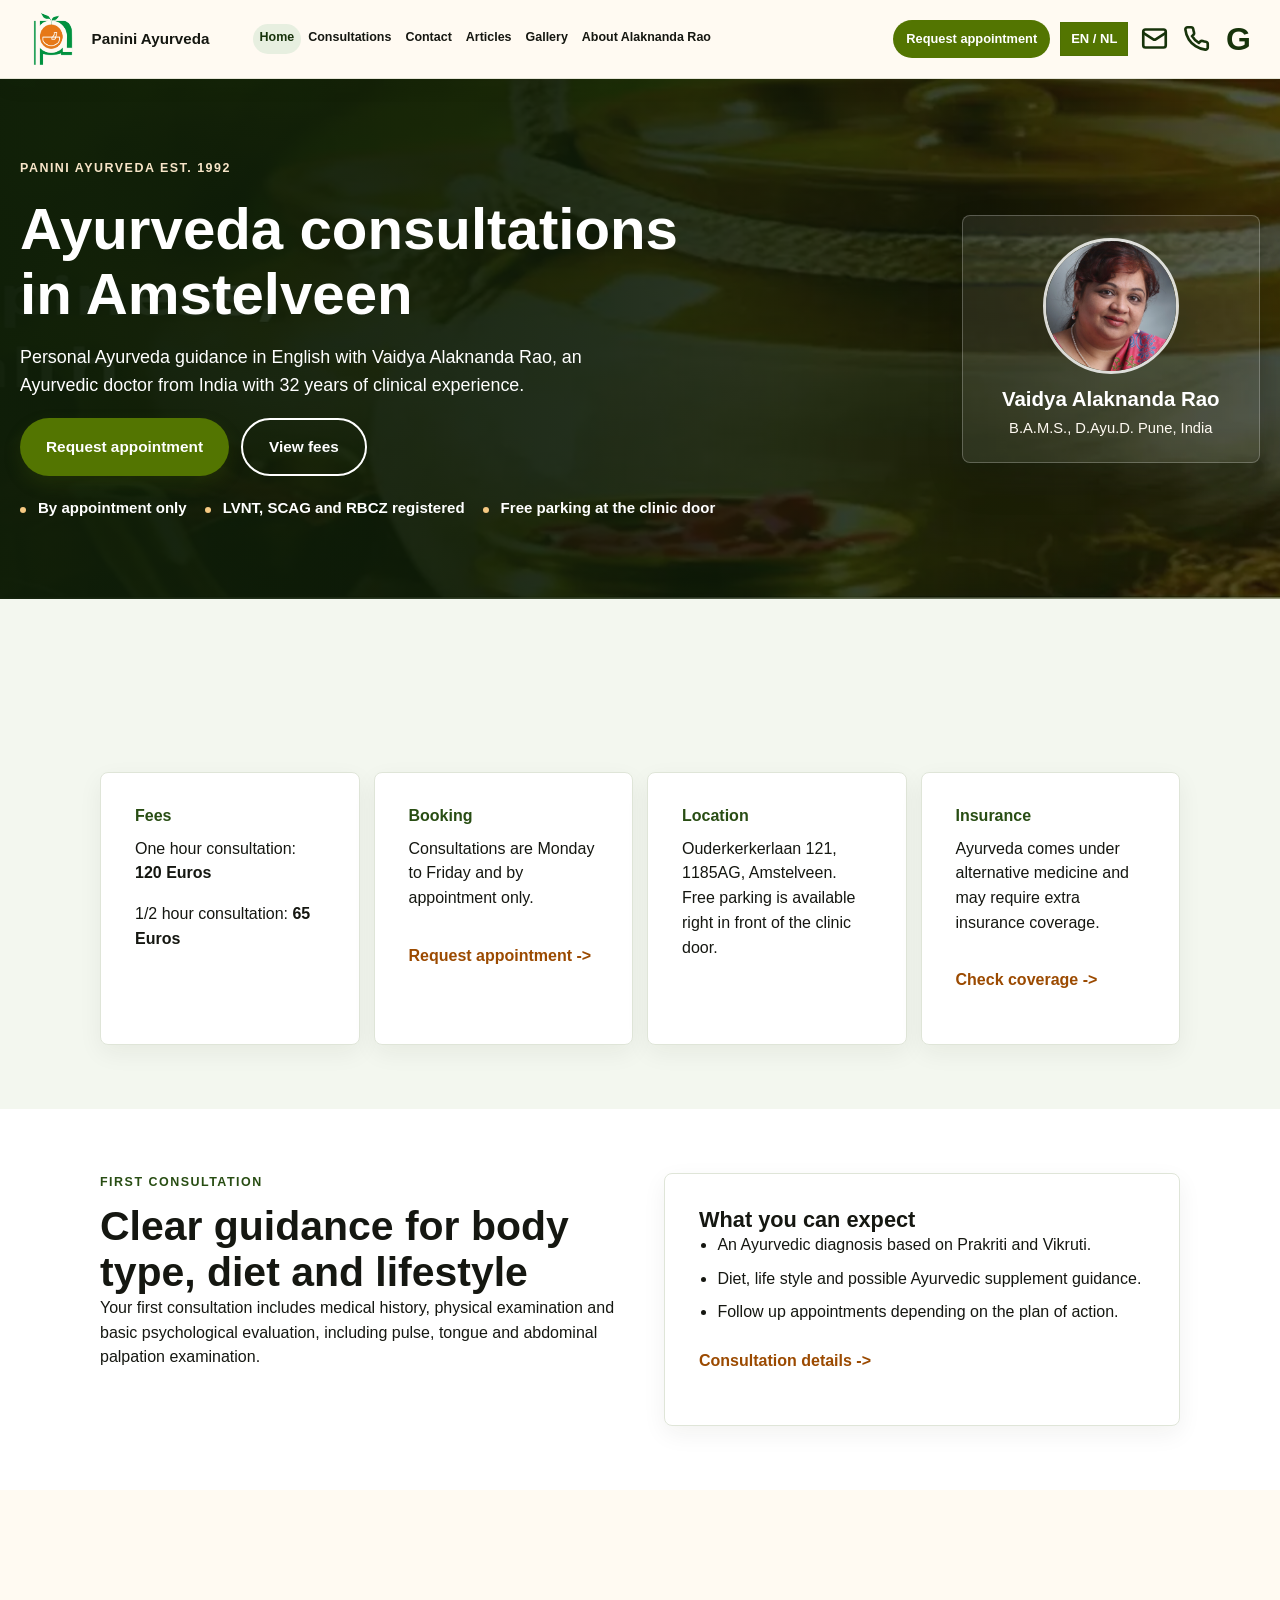
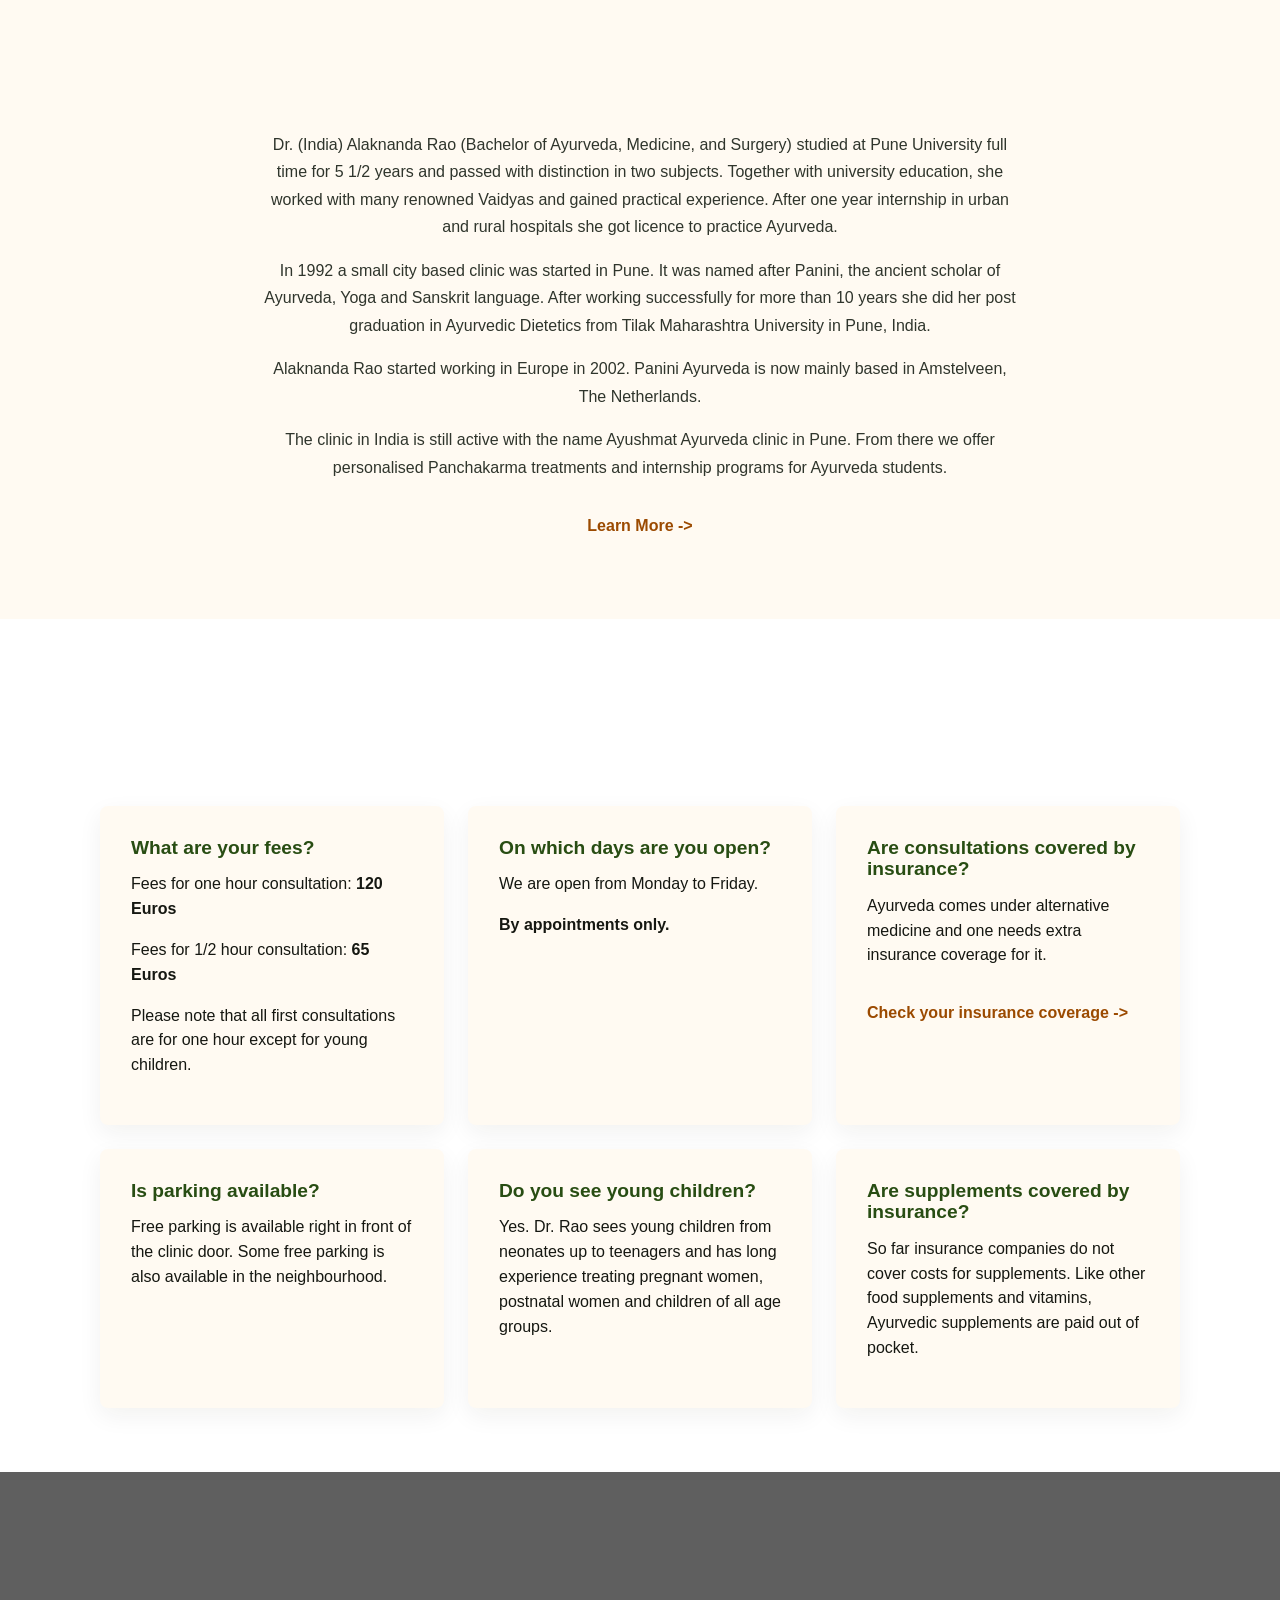
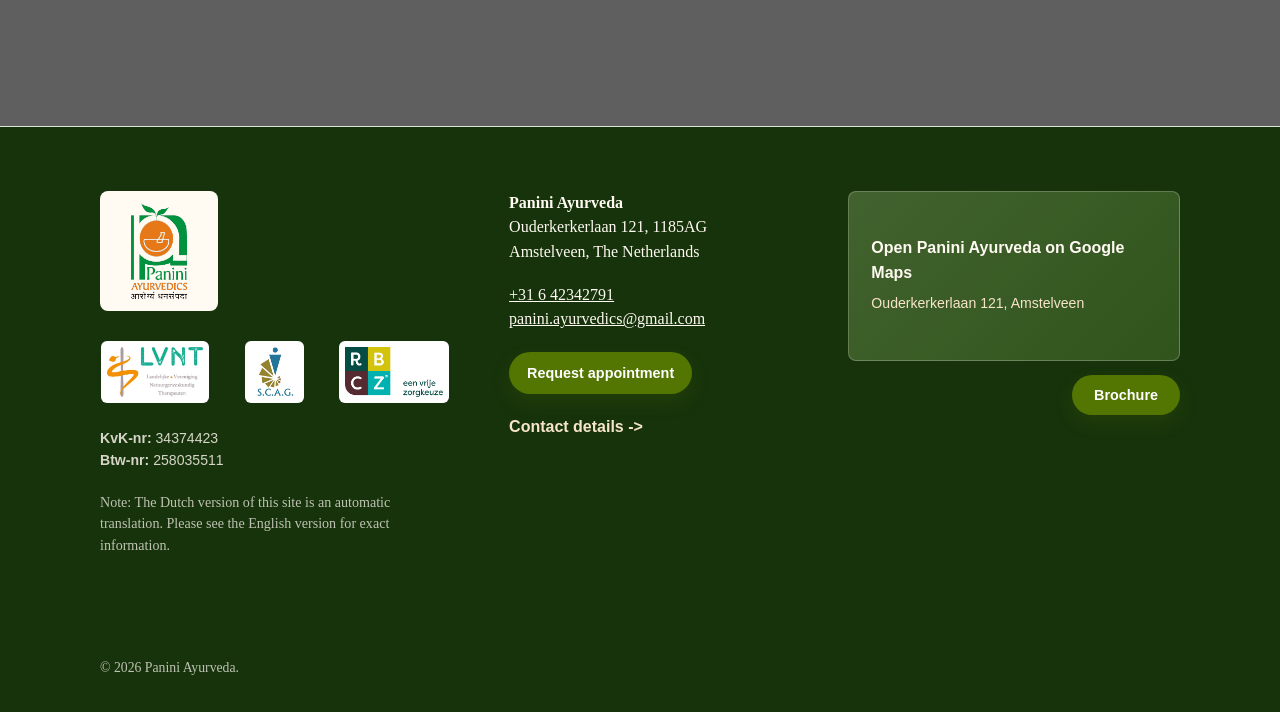
==== commit 1ca9ed3e: "Scroll animations, heading hierarchy fix, CSS polish - Add scroll-triggered reveal animations (fade " ====
--- a/index.html
+++ b/index.html
@@ -17,7 +17,7 @@
     <meta name="twitter:description" content="Book Ayurveda consultations in English in Amstelveen with Vaidya Alaknanda Rao, founder of Panini Ayurveda.">
     <meta name="twitter:image" content="https://virajrao10.github.io/panini-ayurveda-website/assets/images/home-hero.jpg">
     <link rel="icon" href="assets/images/favicon.ico">
-    <link rel="stylesheet" href="assets/css/styles.css?v=20260531e">
+    <link rel="stylesheet" href="assets/css/styles.css?v=20260531f">
     <script type="application/ld+json">{"@context":"https://schema.org","@type":"LocalBusiness","name":"Panini Ayurveda","description":"Ayurveda consultations in English with Vaidya Alaknanda Rao in Amstelveen.","url":"https://virajrao10.github.io/panini-ayurveda-website/","image":"https://virajrao10.github.io/panini-ayurveda-website/assets/images/home-hero.jpg","telephone":"+31 6 42342791","email":"panini.ayurvedics@gmail.com","priceRange":"EUR 65-120","hasMap":"https://www.google.com/maps/search/?api=1&query=Panini%20Ayurveda%20Ouderkerkerlaan%20121%20Amstelveen","areaServed":["Amstelveen","Amsterdam","The Netherlands"],"address":{"@type":"PostalAddress","streetAddress":"Ouderkerkerlaan 121","postalCode":"1185AG","addressLocality":"Amstelveen","addressCountry":"NL"},"makesOffer":[{"@type":"Offer","name":"One hour Ayurveda consultation","price":"120","priceCurrency":"EUR"},{"@type":"Offer","name":"Half hour Ayurveda consultation","price":"65","priceCurrency":"EUR"}],"openingHoursSpecification":[{"@type":"OpeningHoursSpecification","dayOfWeek":["Monday","Tuesday","Wednesday","Thursday","Friday"],"description":"By appointment only"}]}</script>
   </head>
   <body>
@@ -62,14 +62,14 @@
       <section class="home-hero" aria-labelledby="home-title">
         <div class="wide-container home-hero-grid">
           <div class="hero-copy">
-            <p class="eyebrow">Panini Ayurveda Est. 1992</p>
-            <h1 id="home-title">Ayurveda consultations in Amstelveen</h1>
-            <p class="hero-lede">Personal Ayurveda guidance in English with Vaidya Alaknanda Rao, an Ayurvedic doctor from India with 32 years of clinical experience.</p>
-            <div class="hero-actions" aria-label="Consultation actions">
+            <p class="eyebrow reveal-up delay-1">Panini Ayurveda Est. 1992</p>
+            <h1 id="home-title" class="reveal-up delay-2">Ayurveda consultations in Amstelveen</h1>
+            <p class="hero-lede reveal-up delay-3">Personal Ayurveda guidance in English with Vaidya Alaknanda Rao, an Ayurvedic doctor from India with 32 years of clinical experience.</p>
+            <div class="hero-actions reveal-up delay-4" aria-label="Consultation actions">
               <a class="button" href="contact/#appointment-request">Request appointment</a>
               <a class="button button-outline" href="#fees">View fees</a>
             </div>
-            <ul class="hero-trust-list" aria-label="Clinic highlights">
+            <ul class="hero-trust-list reveal-up delay-5" aria-label="Clinic highlights">
               <li>By appointment only</li>
               <li>LVNT, SCAG and RBCZ registered</li>
               <li>Free parking at the clinic door</li>
@@ -87,26 +87,26 @@
 
       <section class="section quick-info-section" id="fees" aria-labelledby="quick-info-title">
         <div class="container">
-          <div class="section-heading">
+          <div class="section-heading scroll-reveal">
             <p class="eyebrow">At a glance</p>
             <h2 id="quick-info-title">Plan your visit</h2>
           </div>
           <div class="quick-info-grid">
-            <article class="info-card">
+            <article class="info-card scroll-reveal reveal-up delay-1">
               <h3>Fees</h3>
               <p>One hour consultation: <strong>120 Euros</strong></p>
               <p>1/2 hour consultation: <strong>65 Euros</strong></p>
             </article>
-            <article class="info-card">
+            <article class="info-card scroll-reveal reveal-up delay-2">
               <h3>Booking</h3>
               <p>Consultations are Monday to Friday and by appointment only.</p>
               <a class="text-link" href="contact/#appointment-request">Request appointment -></a>
             </article>
-            <article class="info-card">
+            <article class="info-card scroll-reveal reveal-up delay-3">
               <h3>Location</h3>
               <p>Ouderkerkerlaan 121, 1185AG, Amstelveen. Free parking is available right in front of the clinic door.</p>
             </article>
-            <article class="info-card">
+            <article class="info-card scroll-reveal reveal-up delay-4">
               <h3>Insurance</h3>
               <p>Ayurveda comes under alternative medicine and may require extra insurance coverage.</p>
               <a class="text-link" href="https://www.zorgwijzer.nl/vergoeding/ayurveda" target="_blank" rel="noopener">Check coverage -></a>
@@ -117,12 +117,12 @@
 
       <section class="section consultation-preview">
         <div class="container two-column">
-          <div>
+          <div class="scroll-reveal reveal-left">
             <p class="eyebrow">First consultation</p>
             <h2>Clear guidance for body type, diet and lifestyle</h2>
             <p>Your first consultation includes medical history, physical examination and basic psychological evaluation, including pulse, tongue and abdominal palpation examination.</p>
           </div>
-          <div class="info-panel">
+          <div class="info-panel scroll-reveal reveal-right">
             <h3>What you can expect</h3>
             <ul class="plain-list">
               <li>An Ayurvedic diagnosis based on Prakriti and Vikruti.</li>
@@ -136,11 +136,11 @@
 
       <section class="section">
         <div class="container intro-grid">
-          <div class="centered-heading">
+          <div class="centered-heading scroll-reveal">
             <p class="eyebrow">About Us</p>
             <h2>Panini Ayurveda Est. 1992</h2>
           </div>
-          <div class="copy-block">
+          <div class="copy-block scroll-reveal reveal-up delay-2">
             <p>Dr. (India) Alaknanda Rao (Bachelor of Ayurveda, Medicine, and Surgery) studied at Pune University full time for 5 1/2 years and passed with distinction in two subjects. Together with university education, she worked with many renowned Vaidyas and gained practical experience. After one year internship in urban and rural hospitals she got licence to practice Ayurveda.</p>
             <p>In 1992 a small city based clinic was started in Pune. It was named after Panini, the ancient scholar of Ayurveda, Yoga and Sanskrit language. After working successfully for more than 10 years she did her post graduation in Ayurvedic Dietetics from Tilak Maharashtra University in Pune, India.</p>
             <p>Alaknanda Rao started working in Europe in 2002. Panini Ayurveda is now mainly based in Amstelveen, The Netherlands.</p>
@@ -152,36 +152,36 @@
 
       <section class="section faq-section">
         <div class="container">
-          <div class="centered-heading">
+          <div class="centered-heading scroll-reveal">
             <h2>Frequently Asked Questions</h2>
             <p>Answers to common questions about Panini Ayurveda.</p>
           </div>
           <div class="faq-grid">
-            <article class="faq-card">
+            <article class="faq-card scroll-reveal reveal-up delay-1">
               <h3>What are your fees?</h3>
               <p>Fees for one hour consultation: <strong>120 Euros</strong></p>
               <p>Fees for 1/2 hour consultation: <strong>65 Euros</strong></p>
               <p>Please note that all first consultations are for one hour except for young children.</p>
             </article>
-            <article class="faq-card">
+            <article class="faq-card scroll-reveal reveal-up delay-2">
               <h3>On which days are you open?</h3>
               <p>We are open from Monday to Friday.</p>
               <p><strong>By appointments only.</strong></p>
             </article>
-            <article class="faq-card">
+            <article class="faq-card scroll-reveal reveal-up delay-3">
               <h3>Are consultations covered by insurance?</h3>
               <p>Ayurveda comes under alternative medicine and one needs extra insurance coverage for it.</p>
               <a class="text-link" href="https://www.zorgwijzer.nl/vergoeding/ayurveda" target="_blank" rel="noopener">Check your insurance coverage -></a>
             </article>
-            <article class="faq-card">
+            <article class="faq-card scroll-reveal reveal-up delay-4">
               <h3>Is parking available?</h3>
               <p>Free parking is available right in front of the clinic door. Some free parking is also available in the neighbourhood.</p>
             </article>
-            <article class="faq-card">
+            <article class="faq-card scroll-reveal reveal-up delay-5">
               <h3>Do you see young children?</h3>
               <p>Yes. Dr. Rao sees young children from neonates up to teenagers and has long experience treating pregnant women, postnatal women and children of all age groups.</p>
             </article>
-            <article class="faq-card">
+            <article class="faq-card scroll-reveal reveal-up delay-6">
               <h3>Are supplements covered by insurance?</h3>
               <p>So far insurance companies do not cover costs for supplements. Like other food supplements and vitamins, Ayurvedic supplements are paid out of pocket.</p>
             </article>
@@ -190,7 +190,7 @@
       </section>
 
       <section class="green-band question-band">
-        <div class="container">
+        <div class="container scroll-reveal">
           <h2>Still have a question?</h2>
           <p>Contact us via E-mail to request an appointment.</p>
           <a class="button" href="contact/#appointment-request">Request appointment</a>
@@ -225,6 +225,6 @@
       </div>
       <div class="container footer-bottom">&copy; <span data-year>2026</span> Panini Ayurveda.</div>
     </footer>
-    <script src="assets/js/main.js?v=20260531b"></script>
+    <script src="assets/js/main.js?v=20260531f"></script>
   </body>
-</html>
+</html>
--- a/assets/css/styles.css
+++ b/assets/css/styles.css
@@ -1,3 +1,101 @@
+/* ─── Scroll reveal animations ─────────────────────────────────────── */
+@keyframes revealUp {
+  from { opacity: 0; transform: translateY(36px); }
+  to   { opacity: 1; transform: translateY(0); }
+}
+
+@keyframes revealLeft {
+  from { opacity: 0; transform: translateX(-32px); }
+  to   { opacity: 1; transform: translateX(0); }
+}
+
+@keyframes revealRight {
+  from { opacity: 0; transform: translateX(32px); }
+  to   { opacity: 1; transform: translateX(0); }
+}
+
+@keyframes revealScale {
+  from { opacity: 0; transform: scale(0.94); }
+  to   { opacity: 1; transform: scale(1); }
+}
+
+@keyframes fadeIn {
+  from { opacity: 0; }
+  to   { opacity: 1; }
+}
+
+/* Stagger delays */
+.reveal-up    { animation: revealUp 0.65s cubic-bezier(.22,.68,0,1.2) both; }
+.reveal-left  { animation: revealLeft 0.65s cubic-bezier(.22,.68,0,1.2) both; }
+.reveal-right { animation: revealRight 0.65s cubic-bezier(.22,.68,0,1.2) both; }
+.reveal-scale { animation: revealScale 0.55s cubic-bezier(.22,.68,0,1.2) both; }
+.reveal-fade  { animation: fadeIn 0.55s ease both; }
+
+.reveal-up.delay-1,    .reveal-left.delay-1,  .reveal-right.delay-1  { animation-delay: 0.10s; }
+.reveal-up.delay-2,    .reveal-left.delay-2,  .reveal-right.delay-2  { animation-delay: 0.20s; }
+.reveal-up.delay-3,    .reveal-left.delay-3,  .reveal-right.delay-3  { animation-delay: 0.30s; }
+.reveal-up.delay-4,    .reveal-left.delay-4,  .reveal-right.delay-4  { animation-delay: 0.40s; }
+.reveal-up.delay-5,    .reveal-left.delay-5,  .reveal-right.delay-5  { animation-delay: 0.50s; }
+.reveal-up.delay-6,    .reveal-left.delay-6,  .reveal-right.delay-6  { animation-delay: 0.60s; }
+
+/* Initially hidden until JS adds .visible */
+.scroll-reveal {
+  opacity: 0;
+}
+
+/* Hero elements start visible so they animate in on load */
+.home-hero .reveal-up    { opacity: 1; }
+.home-hero .reveal-left  { opacity: 1; }
+.home-hero .reveal-right { opacity: 1; }
+
+/* Gallery items stagger in */
+.gallery-item.reveal-up { animation: revealScale 0.5s cubic-bezier(.22,.68,0,1.2) both; }
+
+/* Scrollbar styling */
+::-webkit-scrollbar { width: 8px; }
+::-webkit-scrollbar-track { background: var(--mist); }
+::-webkit-scrollbar-thumb { background: var(--line); border-radius: 999px; }
+::-webkit-scrollbar-thumb:hover { background: var(--muted); }
+
+/* Custom selection colour */
+::selection { background: rgba(83, 117, 1, 0.22); color: var(--ink); }
+
+/* Subtle header shrink on scroll */
+.site-header { transition: box-shadow 220ms ease, background 220ms ease; }
+
+/* Hero image parallax */
+.home-hero { will-change: transform; }
+
+/* Card hover lift */
+.info-card:hover,
+.faq-card:hover,
+.article-card:hover { transform: translateY(-4px); }
+
+/* Article CTA button full-width on mobile */
+.article-cta .button { min-width: 220px; }
+
+/* Consultation warm-card heading fix */
+.card.warm-card h3 {
+  color: var(--green-dark);
+  font-size: 1.05rem;
+  line-height: 1.4;
+}
+
+/* Hero practitioner portrait subtle glow */
+.hero-practitioner {
+  animation: revealRight 0.85s cubic-bezier(.22,.68,0,1.2) 0.2s both;
+}
+
+@media (prefers-reduced-motion: reduce) {
+  .reveal-up, .reveal-left, .reveal-right, .reveal-scale, .reveal-fade,
+  .hero-practitioner, .gallery-item.reveal-up {
+    animation: none;
+    opacity: 1;
+    transform: none;
+  }
+  .scroll-reveal { opacity: 1; }
+}
+
 @import url("https://fonts.googleapis.com/css2?family=Lora:wght@400;600;700&family=Poppins:wght@400;500;600;700;800&display=swap");
 
 :root {
@@ -1656,6 +1754,11 @@
     grid-template-columns: 1fr;
   }
 
+  .reveal-left,
+  .reveal-right {
+    animation-name: revealUp;
+  }
+
   .gallery-grid {
     grid-template-columns: repeat(2, minmax(0, 1fr));
   }
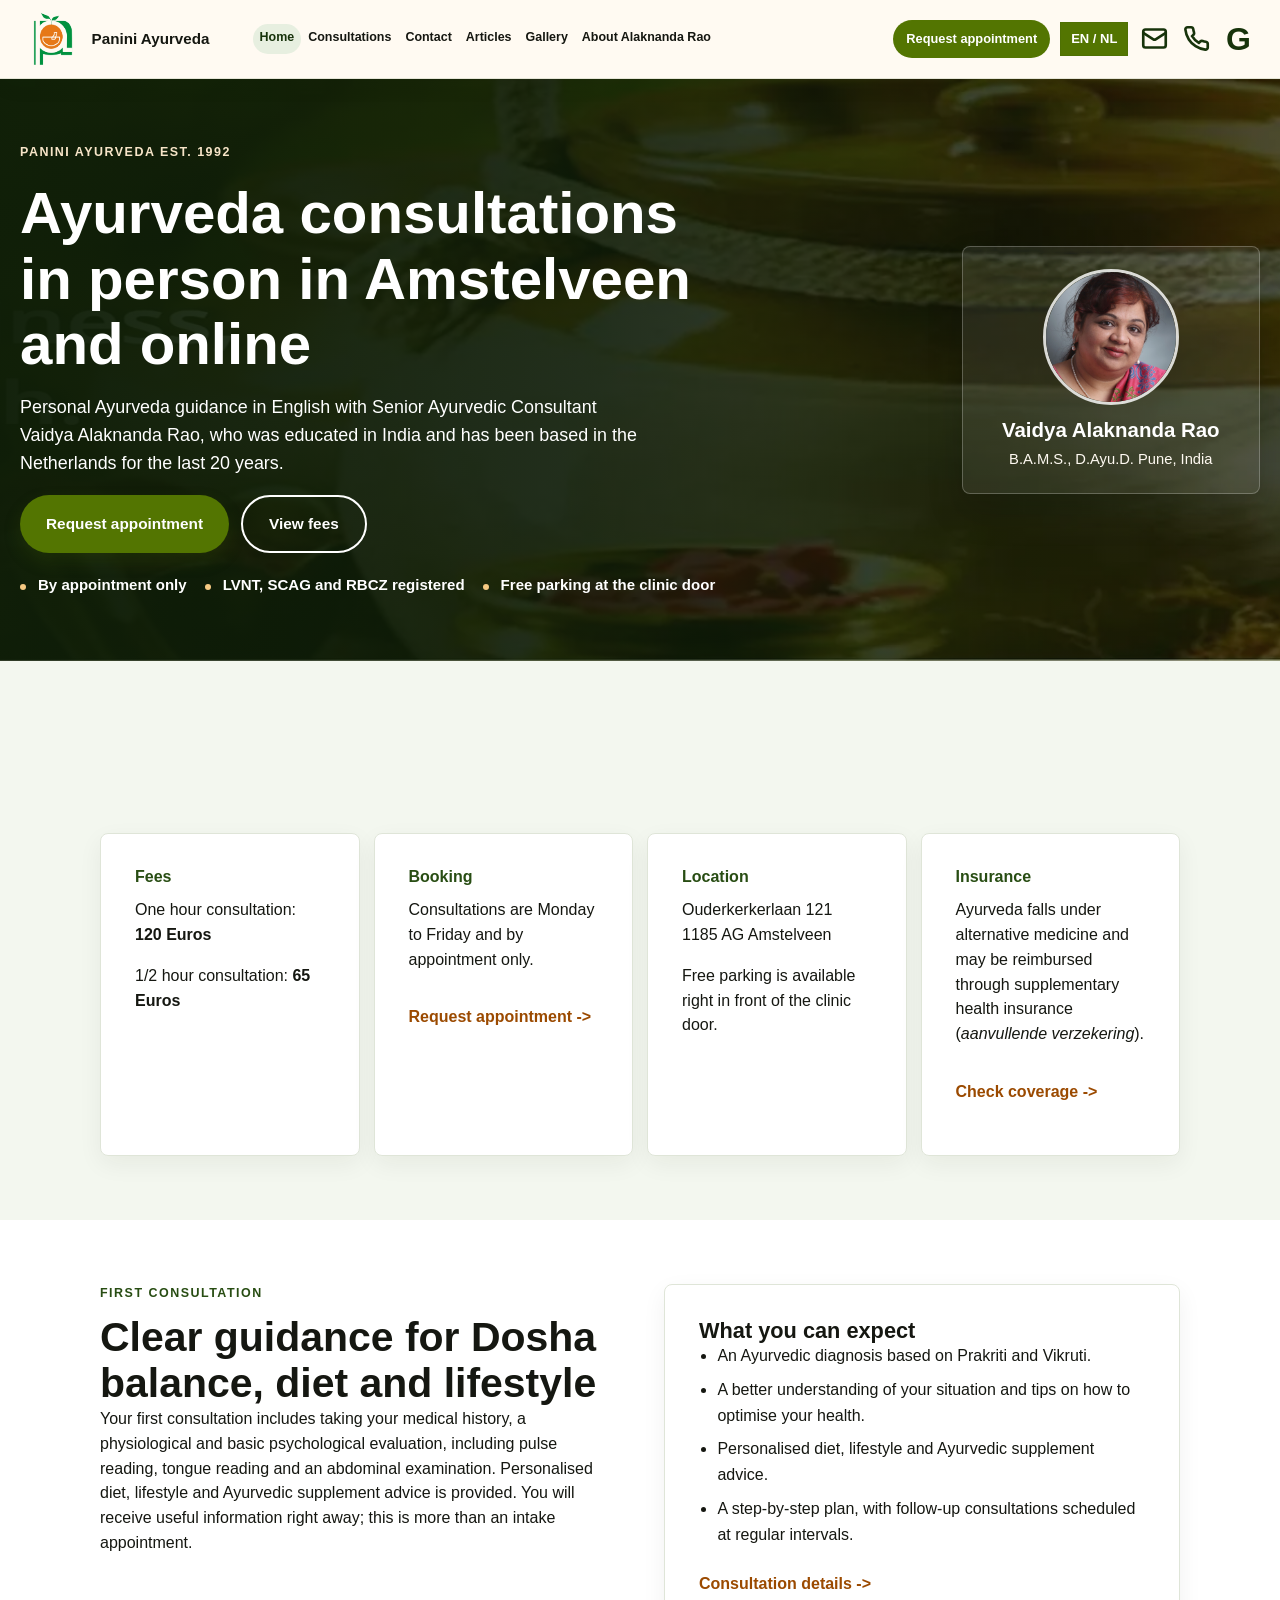
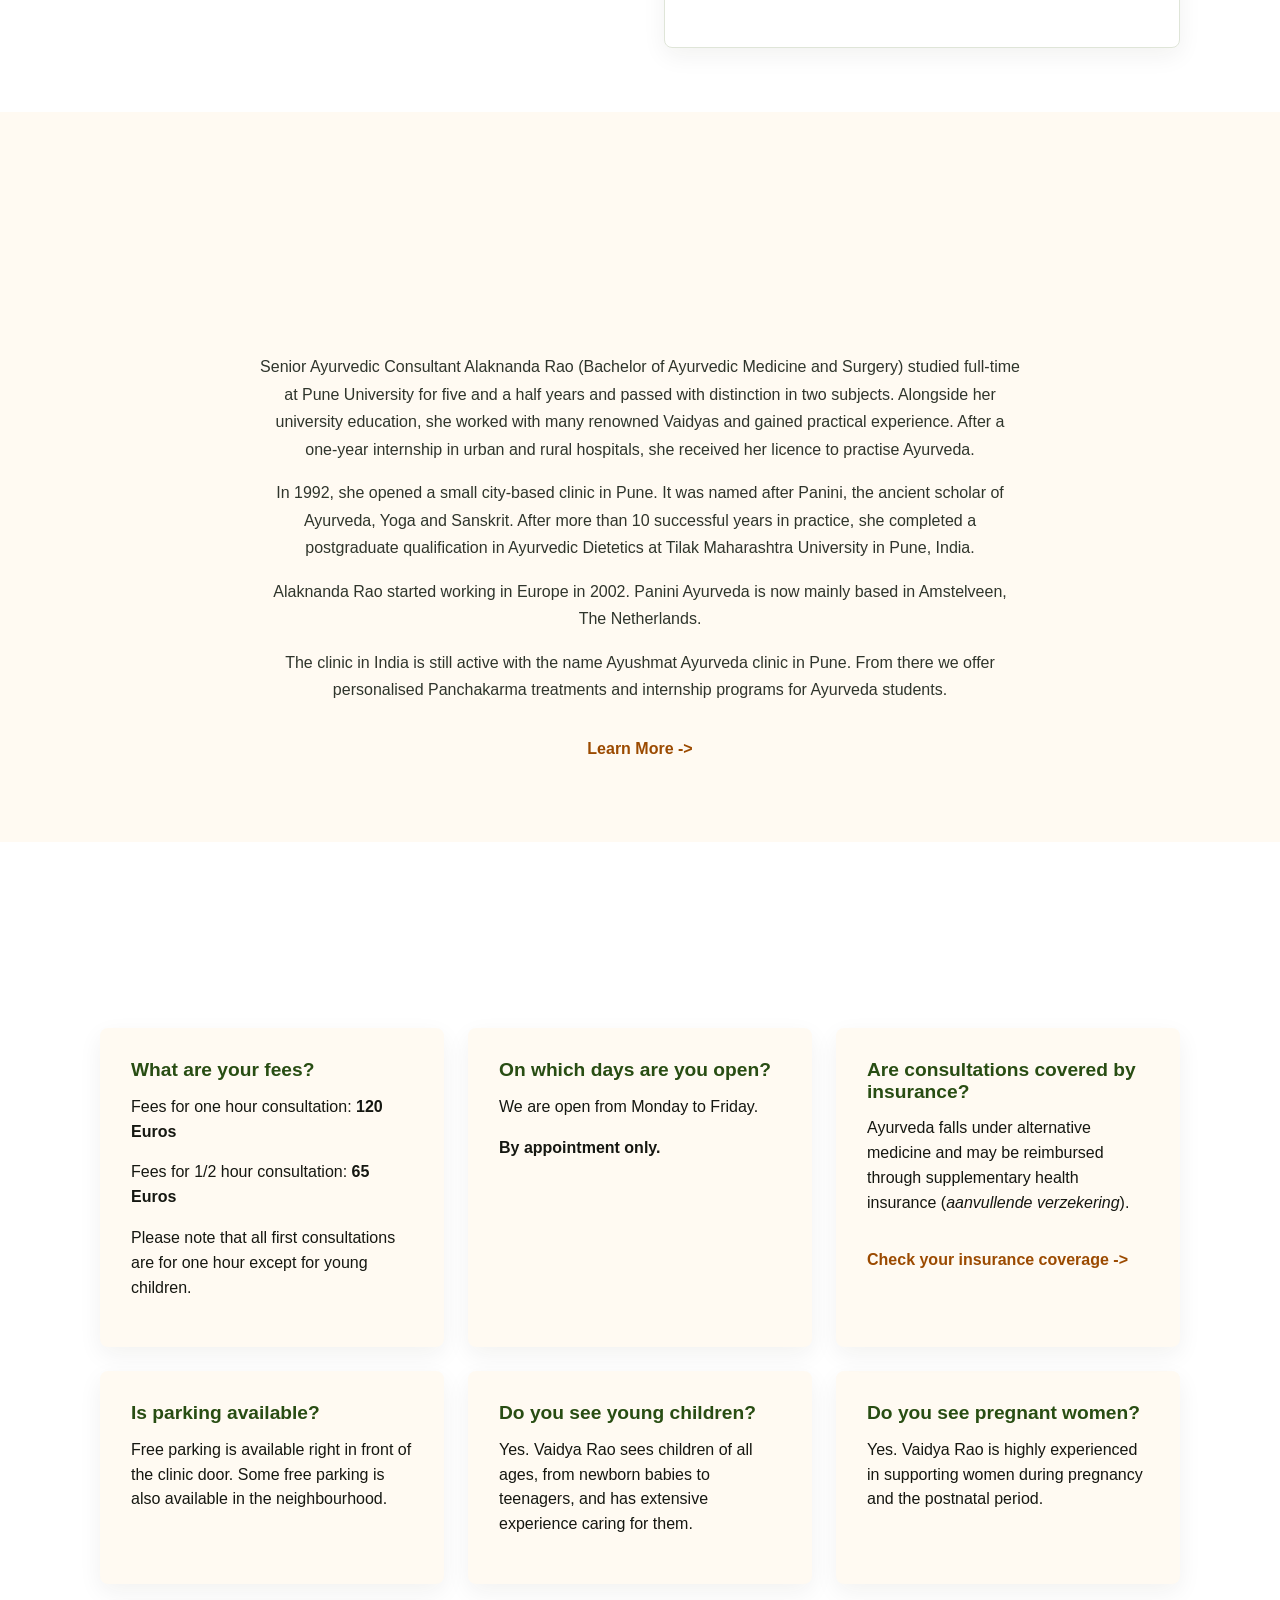
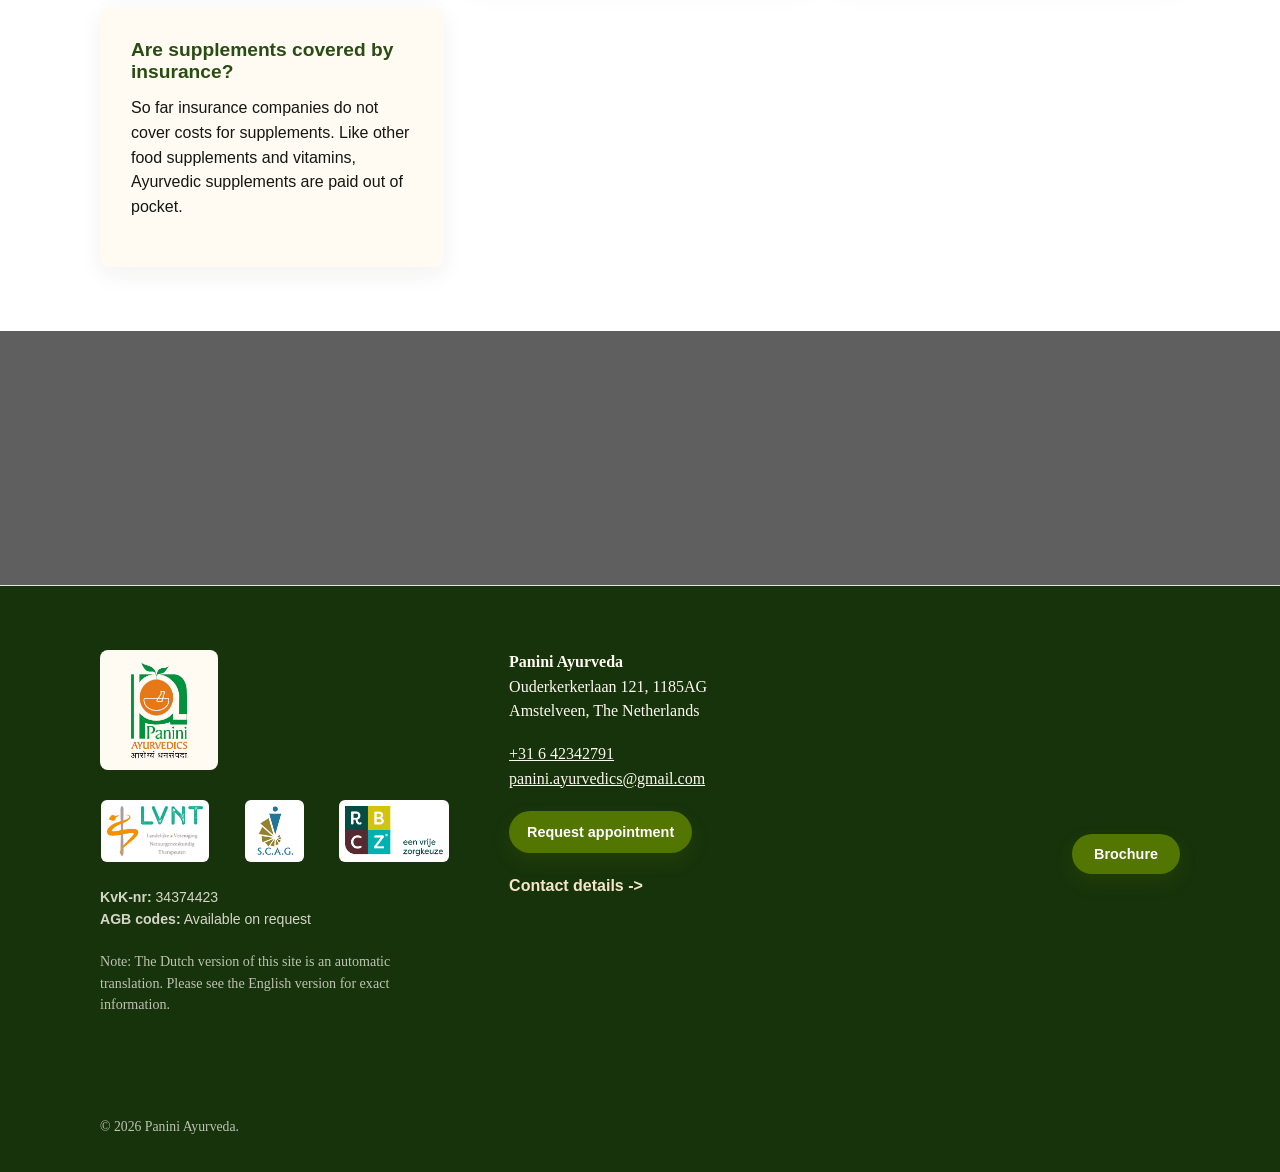
==== commit 37326029: "Update consultation copy and clinic details" ====
--- a/index.html
+++ b/index.html
@@ -63,8 +63,8 @@
         <div class="wide-container home-hero-grid">
           <div class="hero-copy">
             <p class="eyebrow reveal-up delay-1">Panini Ayurveda Est. 1992</p>
-            <h1 id="home-title" class="reveal-up delay-2">Ayurveda consultations in Amstelveen</h1>
-            <p class="hero-lede reveal-up delay-3">Personal Ayurveda guidance in English with Vaidya Alaknanda Rao, an Ayurvedic doctor from India with 32 years of clinical experience.</p>
+            <h1 id="home-title" class="reveal-up delay-2">Ayurveda consultations in person in Amstelveen and online</h1>
+            <p class="hero-lede reveal-up delay-3">Personal Ayurveda guidance in English with Senior Ayurvedic Consultant Vaidya Alaknanda Rao, who was educated in India and has been based in the Netherlands for the last 20 years.</p>
             <div class="hero-actions reveal-up delay-4" aria-label="Consultation actions">
               <a class="button" href="contact/#appointment-request">Request appointment</a>
               <a class="button button-outline" href="#fees">View fees</a>
@@ -104,11 +104,12 @@
             </article>
             <article class="info-card scroll-reveal reveal-up delay-3">
               <h3>Location</h3>
-              <p>Ouderkerkerlaan 121, 1185AG, Amstelveen. Free parking is available right in front of the clinic door.</p>
+              <p>Ouderkerkerlaan 121<br>1185 AG Amstelveen</p>
+              <p>Free parking is available right in front of the clinic door.</p>
             </article>
             <article class="info-card scroll-reveal reveal-up delay-4">
               <h3>Insurance</h3>
-              <p>Ayurveda comes under alternative medicine and may require extra insurance coverage.</p>
+              <p>Ayurveda falls under alternative medicine and may be reimbursed through supplementary health insurance (<em>aanvullende verzekering</em>).</p>
               <a class="text-link" href="https://www.zorgwijzer.nl/vergoeding/ayurveda" target="_blank" rel="noopener">Check coverage -></a>
             </article>
           </div>
@@ -119,15 +120,16 @@
         <div class="container two-column">
           <div class="scroll-reveal reveal-left">
             <p class="eyebrow">First consultation</p>
-            <h2>Clear guidance for body type, diet and lifestyle</h2>
-            <p>Your first consultation includes medical history, physical examination and basic psychological evaluation, including pulse, tongue and abdominal palpation examination.</p>
+            <h2>Clear guidance for Dosha balance, diet and lifestyle</h2>
+            <p>Your first consultation includes taking your medical history, a physiological and basic psychological evaluation, including pulse reading, tongue reading and an abdominal examination. Personalised diet, lifestyle and Ayurvedic supplement advice is provided. You will receive useful information right away; this is more than an intake appointment.</p>
           </div>
           <div class="info-panel scroll-reveal reveal-right">
             <h3>What you can expect</h3>
             <ul class="plain-list">
               <li>An Ayurvedic diagnosis based on Prakriti and Vikruti.</li>
-              <li>Diet, life style and possible Ayurvedic supplement guidance.</li>
-              <li>Follow up appointments depending on the plan of action.</li>
+              <li>A better understanding of your situation and tips on how to optimise your health.</li>
+              <li>Personalised diet, lifestyle and Ayurvedic supplement advice.</li>
+              <li>A step-by-step plan, with follow-up consultations scheduled at regular intervals.</li>
             </ul>
             <a class="text-link" href="consultations/">Consultation details -></a>
           </div>
@@ -141,8 +143,8 @@
             <h2>Panini Ayurveda Est. 1992</h2>
           </div>
           <div class="copy-block scroll-reveal reveal-up delay-2">
-            <p>Dr. (India) Alaknanda Rao (Bachelor of Ayurveda, Medicine, and Surgery) studied at Pune University full time for 5 1/2 years and passed with distinction in two subjects. Together with university education, she worked with many renowned Vaidyas and gained practical experience. After one year internship in urban and rural hospitals she got licence to practice Ayurveda.</p>
-            <p>In 1992 a small city based clinic was started in Pune. It was named after Panini, the ancient scholar of Ayurveda, Yoga and Sanskrit language. After working successfully for more than 10 years she did her post graduation in Ayurvedic Dietetics from Tilak Maharashtra University in Pune, India.</p>
+            <p>Senior Ayurvedic Consultant Alaknanda Rao (Bachelor of Ayurvedic Medicine and Surgery) studied full-time at Pune University for five and a half years and passed with distinction in two subjects. Alongside her university education, she worked with many renowned Vaidyas and gained practical experience. After a one-year internship in urban and rural hospitals, she received her licence to practise Ayurveda.</p>
+            <p>In 1992, she opened a small city-based clinic in Pune. It was named after Panini, the ancient scholar of Ayurveda, Yoga and Sanskrit. After more than 10 successful years in practice, she completed a postgraduate qualification in Ayurvedic Dietetics at Tilak Maharashtra University in Pune, India.</p>
             <p>Alaknanda Rao started working in Europe in 2002. Panini Ayurveda is now mainly based in Amstelveen, The Netherlands.</p>
             <p>The clinic in India is still active with the name Ayushmat Ayurveda clinic in Pune. From there we offer personalised Panchakarma treatments and internship programs for Ayurveda students.</p>
             <a class="text-link" href="about-alaknanda-rao/">Learn More -></a>
@@ -166,11 +168,11 @@
             <article class="faq-card scroll-reveal reveal-up delay-2">
               <h3>On which days are you open?</h3>
               <p>We are open from Monday to Friday.</p>
-              <p><strong>By appointments only.</strong></p>
+              <p><strong>By appointment only.</strong></p>
             </article>
             <article class="faq-card scroll-reveal reveal-up delay-3">
               <h3>Are consultations covered by insurance?</h3>
-              <p>Ayurveda comes under alternative medicine and one needs extra insurance coverage for it.</p>
+              <p>Ayurveda falls under alternative medicine and may be reimbursed through supplementary health insurance (<em>aanvullende verzekering</em>).</p>
               <a class="text-link" href="https://www.zorgwijzer.nl/vergoeding/ayurveda" target="_blank" rel="noopener">Check your insurance coverage -></a>
             </article>
             <article class="faq-card scroll-reveal reveal-up delay-4">
@@ -179,7 +181,11 @@
             </article>
             <article class="faq-card scroll-reveal reveal-up delay-5">
               <h3>Do you see young children?</h3>
-              <p>Yes. Dr. Rao sees young children from neonates up to teenagers and has long experience treating pregnant women, postnatal women and children of all age groups.</p>
+              <p>Yes. Vaidya Rao sees children of all ages, from newborn babies to teenagers, and has extensive experience caring for them.</p>
+            </article>
+            <article class="faq-card">
+              <h3>Do you see pregnant women?</h3>
+              <p>Yes. Vaidya Rao is highly experienced in supporting women during pregnancy and the postnatal period.</p>
             </article>
             <article class="faq-card scroll-reveal reveal-up delay-6">
               <h3>Are supplements covered by insurance?</h3>
@@ -192,7 +198,7 @@
       <section class="green-band question-band">
         <div class="container scroll-reveal">
           <h2>Still have a question?</h2>
-          <p>Contact us via E-mail to request an appointment.</p>
+          <p>Contact us by email to request an appointment.</p>
           <a class="button" href="contact/#appointment-request">Request appointment</a>
         </div>
       </section>
@@ -207,7 +213,7 @@
             <a href="https://www.scag.nl/" target="_blank" rel="noopener" aria-label="Open SCAG website"><img src="assets/images/scag.jpg" alt="SCAG" width="369" height="392"></a>
             <a href="https://rbcz.nu/" target="_blank" rel="noopener" aria-label="Open RBCZ website"><img src="assets/images/rbcz.png" alt="RBCZ" width="380" height="183"></a>
           </div>
-          <p class="footer-registration"><strong>KvK-nr:</strong> 34374423<br><strong>Btw-nr:</strong> 258035511</p>
+          <p class="footer-registration"><strong>KvK-nr:</strong> 34374423<br><strong>AGB codes:</strong> Available on request</p>
           <p class="footer-note">Note: The Dutch version of this site is an automatic translation. Please see the English version for exact information.</p>
         </div>
         <div class="footer-contact">
@@ -219,7 +225,7 @@
           </div>
         </div>
         <div class="footer-map-wrap">
-          <a class="footer-map-link" href="https://www.google.com/maps/search/?api=1&query=Panini%20Ayurveda%20Ouderkerkerlaan%20121%20Amstelveen" target="_blank" rel="noopener">Open Panini Ayurveda on Google Maps<span>Ouderkerkerlaan 121, Amstelveen</span></a>
+          <iframe class="footer-map" title="Google Map showing Panini Ayurveda in Amstelveen" loading="lazy" referrerpolicy="no-referrer-when-downgrade" src="https://www.google.com/maps?q=Panini%20Ayurveda%2C%20Ouderkerkerlaan%20121%2C%201185%20AG%20Amstelveen&output=embed"></iframe>
           <a class="button footer-brochure" href="assets/docs/panini-ayurveda-brochure.pdf" target="_blank" rel="noopener">Brochure</a>
         </div>
       </div>
@@ -227,4 +233,4 @@
     </footer>
     <script src="assets/js/main.js?v=20260531f"></script>
   </body>
-</html>+</html>
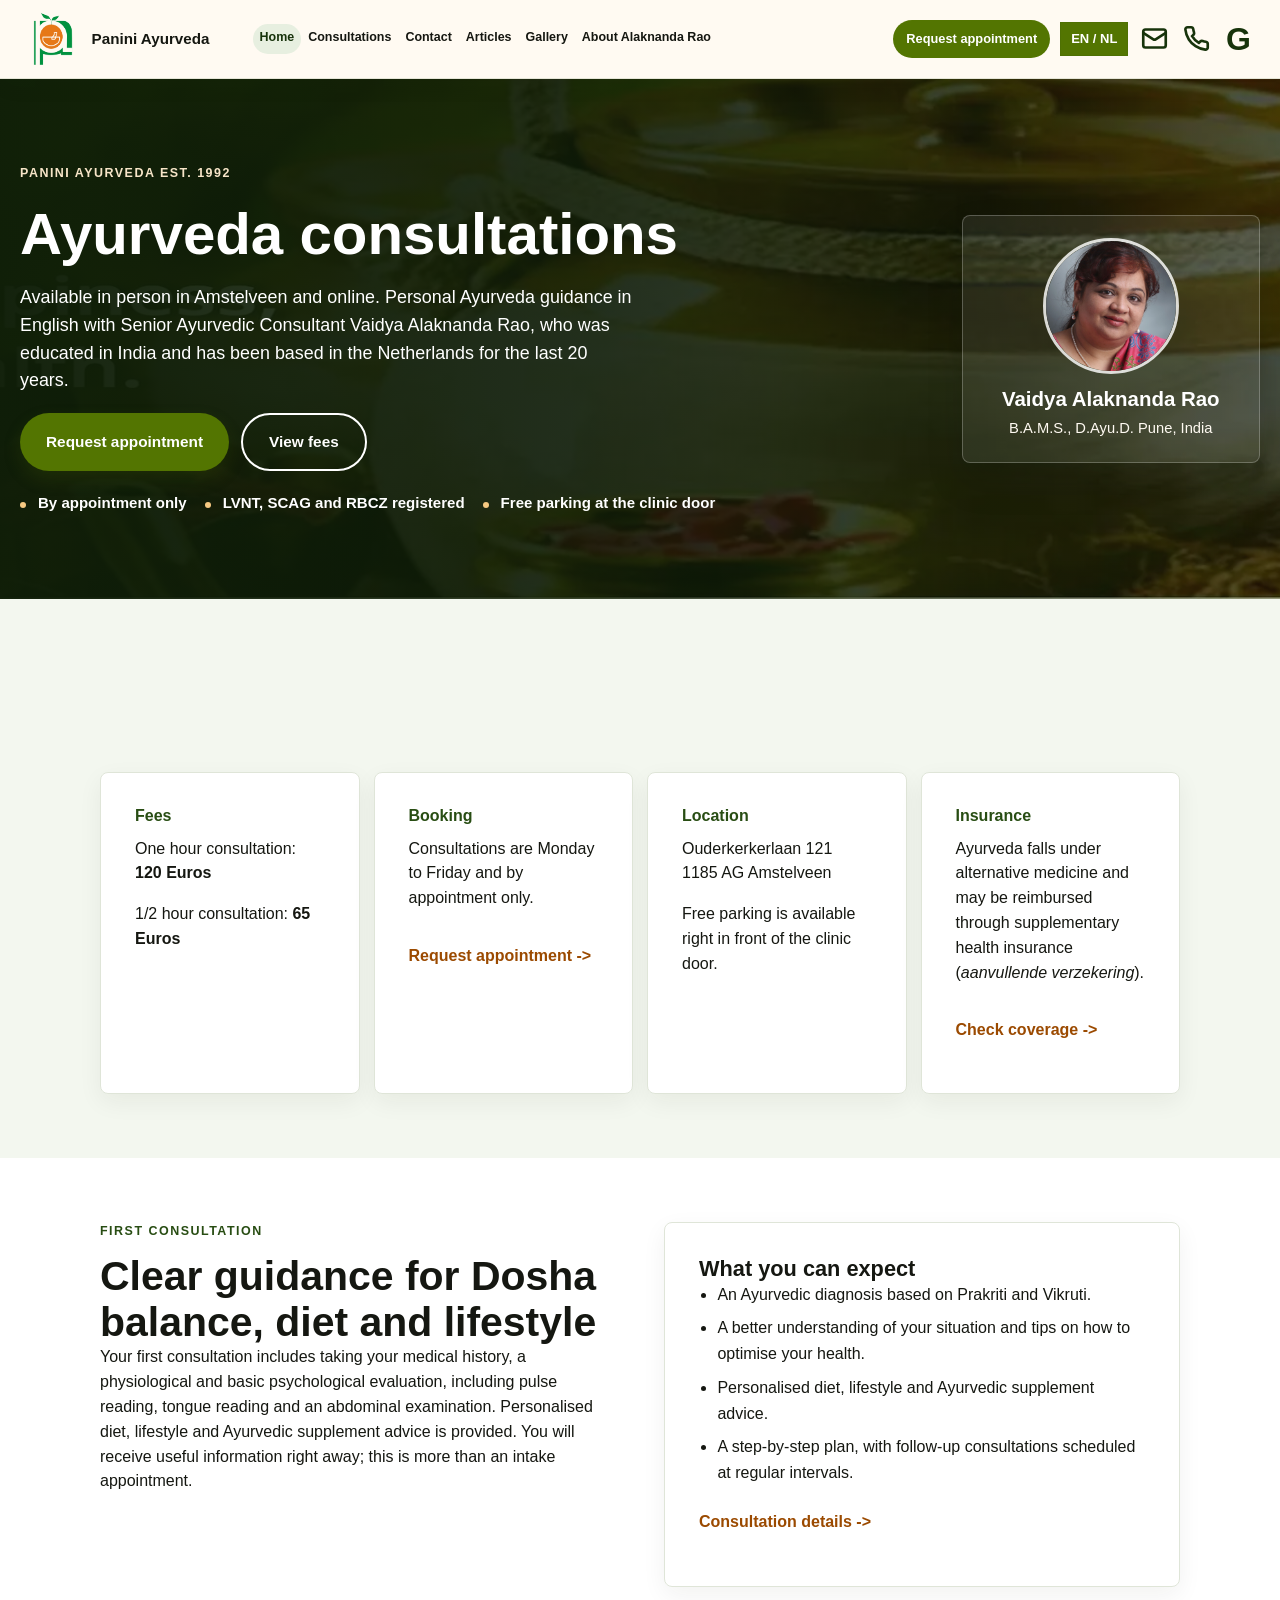
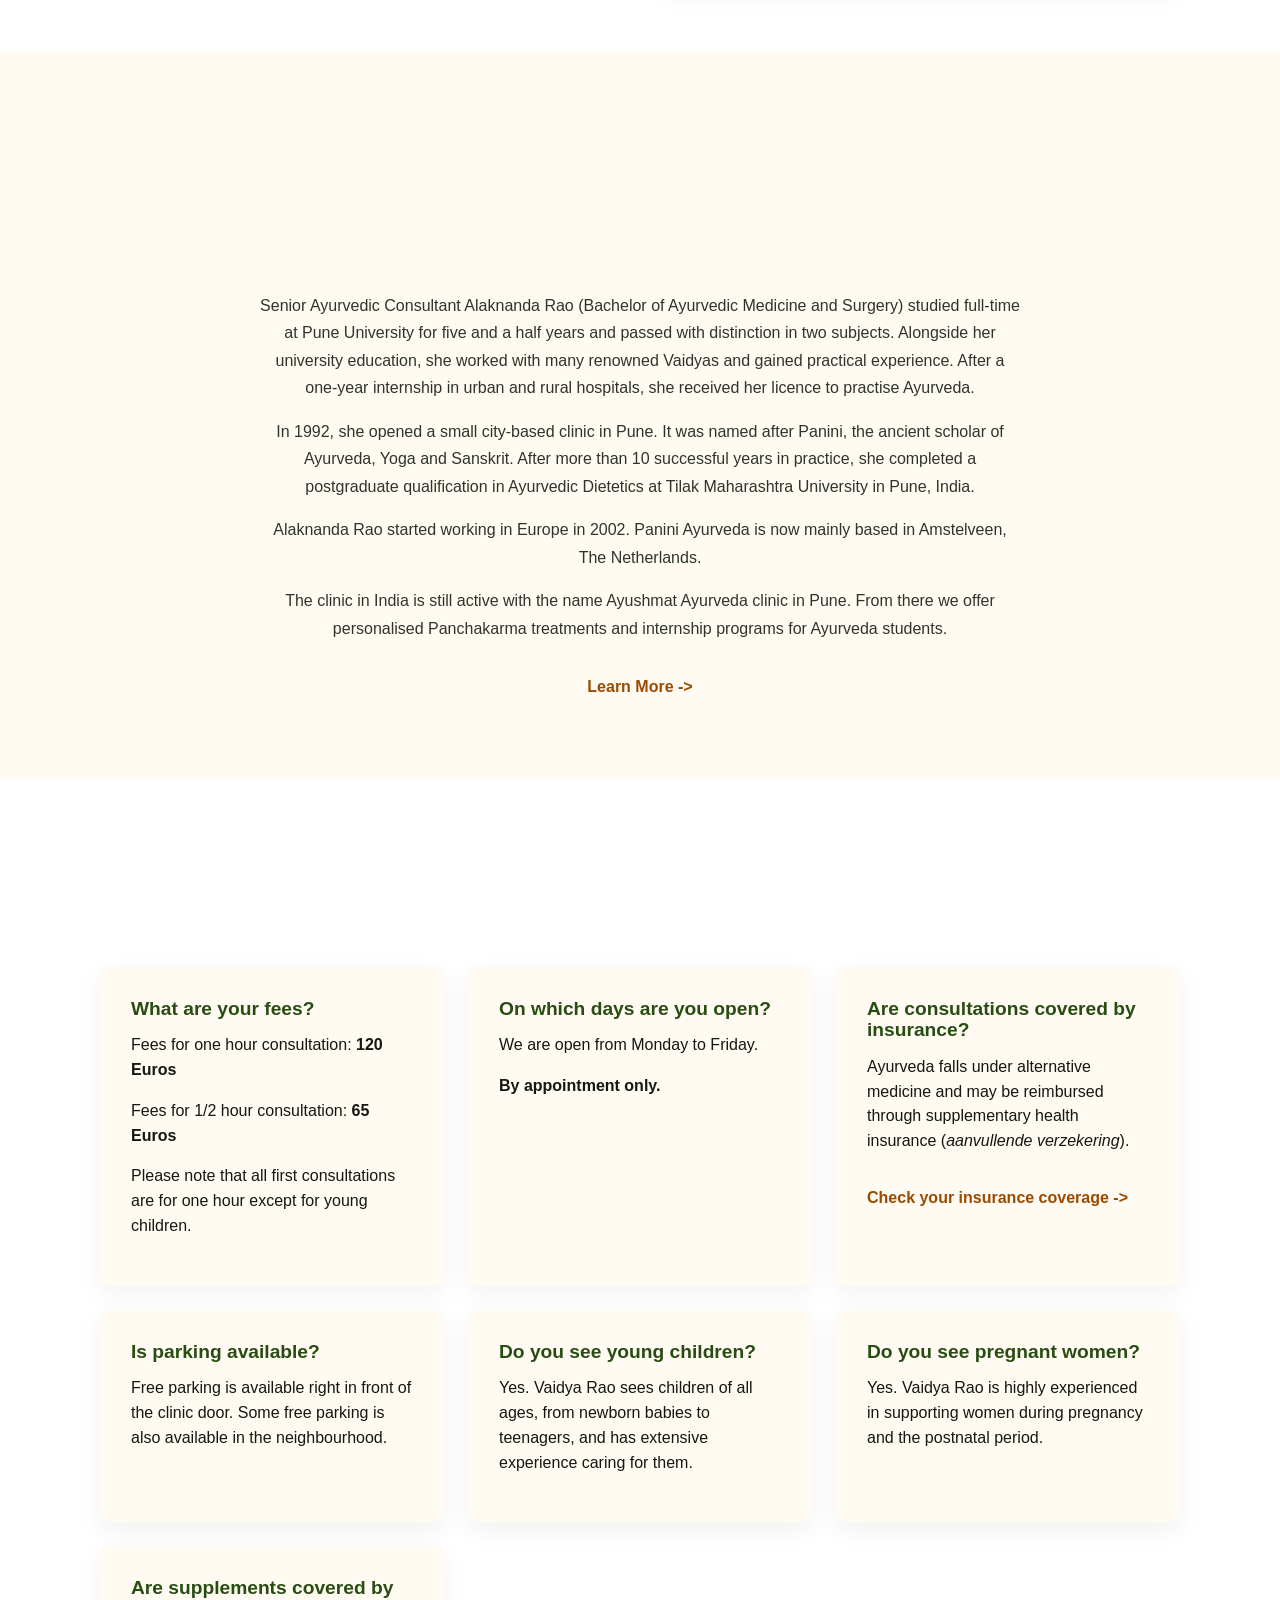
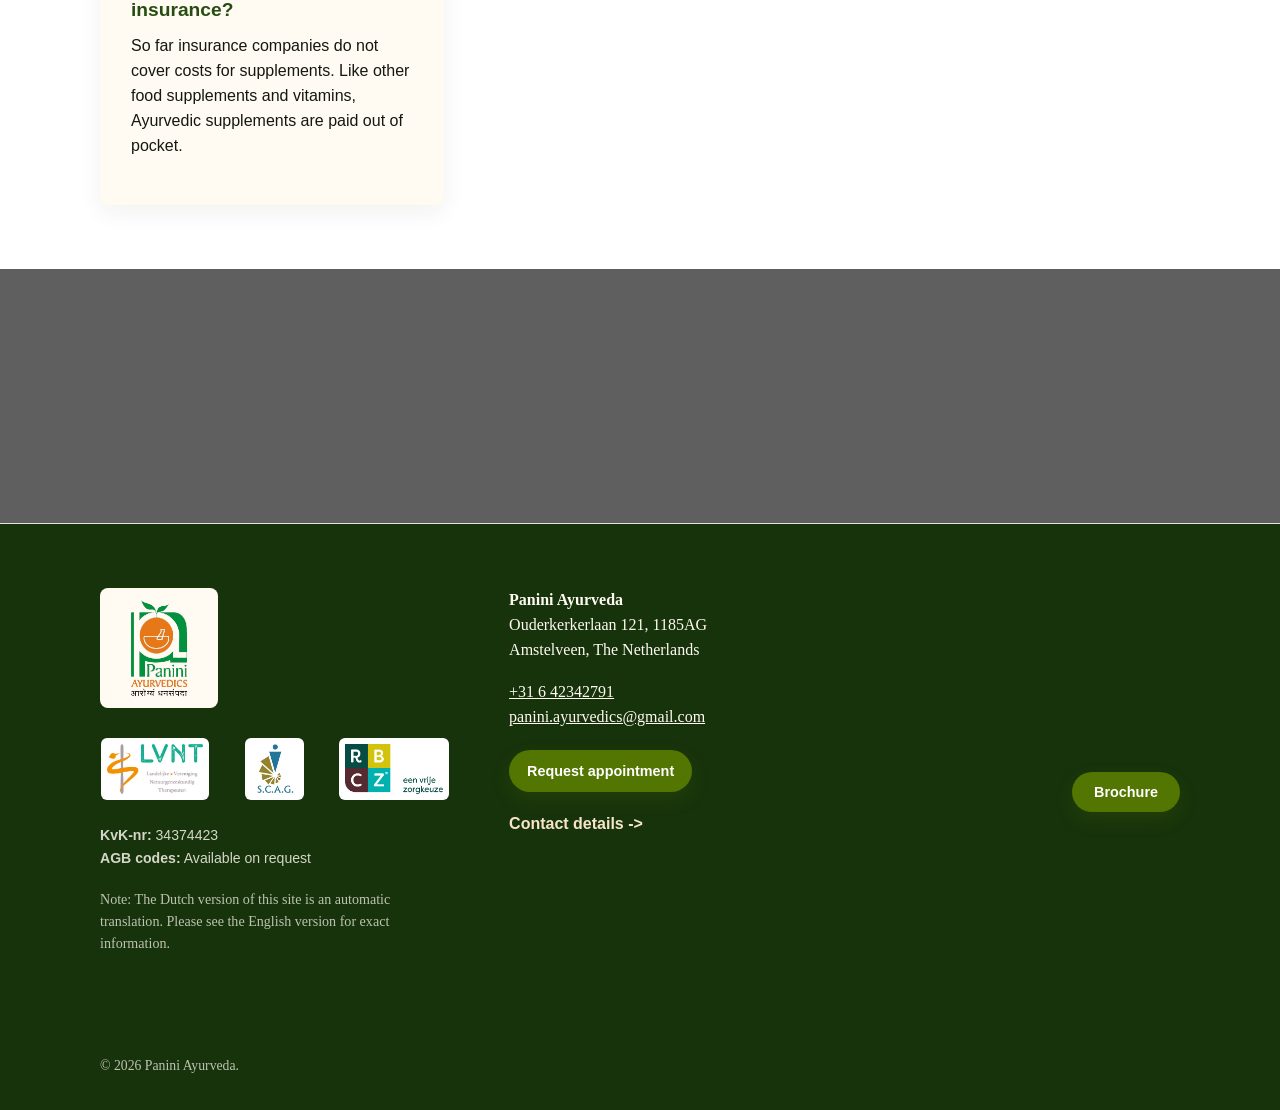
==== commit 4d178663: "Shorten homepage consultation title" ====
--- a/index.html
+++ b/index.html
@@ -63,8 +63,8 @@
         <div class="wide-container home-hero-grid">
           <div class="hero-copy">
             <p class="eyebrow reveal-up delay-1">Panini Ayurveda Est. 1992</p>
-            <h1 id="home-title" class="reveal-up delay-2">Ayurveda consultations in person in Amstelveen and online</h1>
-            <p class="hero-lede reveal-up delay-3">Personal Ayurveda guidance in English with Senior Ayurvedic Consultant Vaidya Alaknanda Rao, who was educated in India and has been based in the Netherlands for the last 20 years.</p>
+            <h1 id="home-title" class="reveal-up delay-2">Ayurveda consultations</h1>
+            <p class="hero-lede reveal-up delay-3">Available in person in Amstelveen and online. Personal Ayurveda guidance in English with Senior Ayurvedic Consultant Vaidya Alaknanda Rao, who was educated in India and has been based in the Netherlands for the last 20 years.</p>
             <div class="hero-actions reveal-up delay-4" aria-label="Consultation actions">
               <a class="button" href="contact/#appointment-request">Request appointment</a>
               <a class="button button-outline" href="#fees">View fees</a>
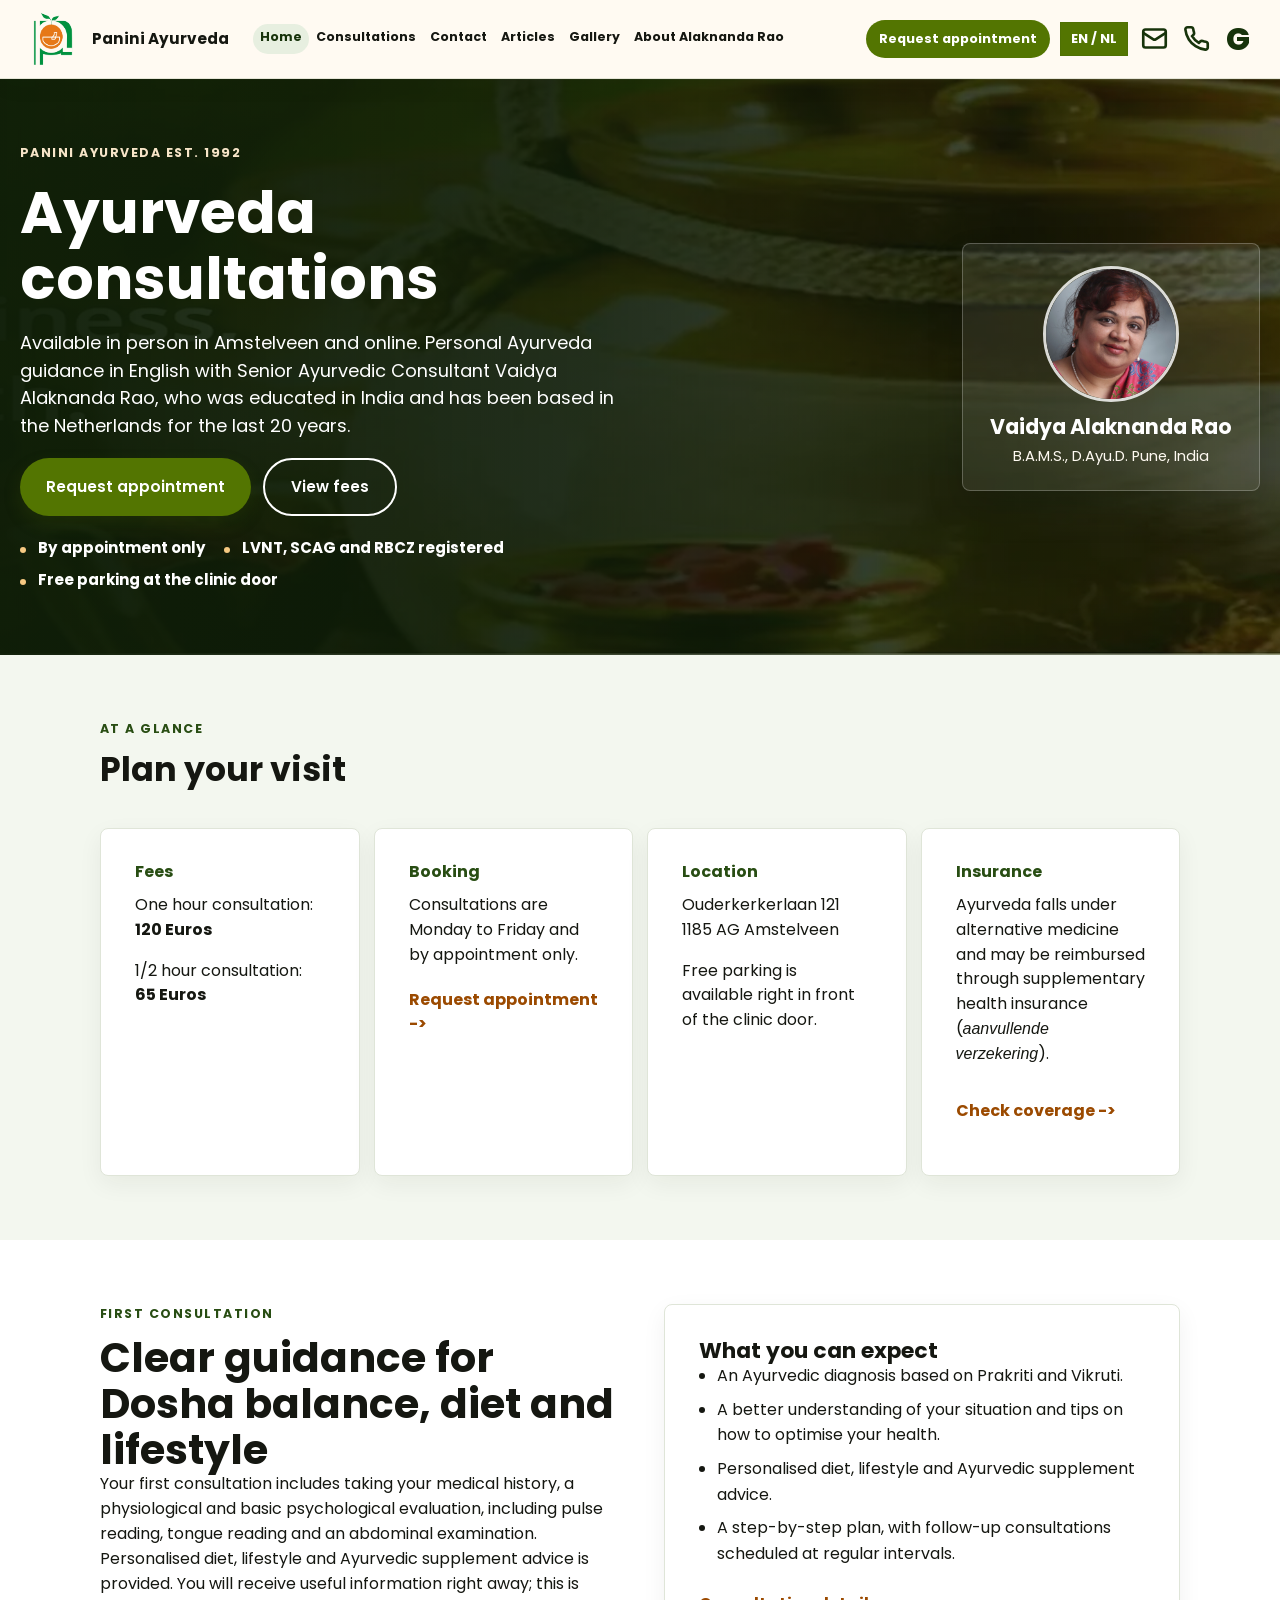
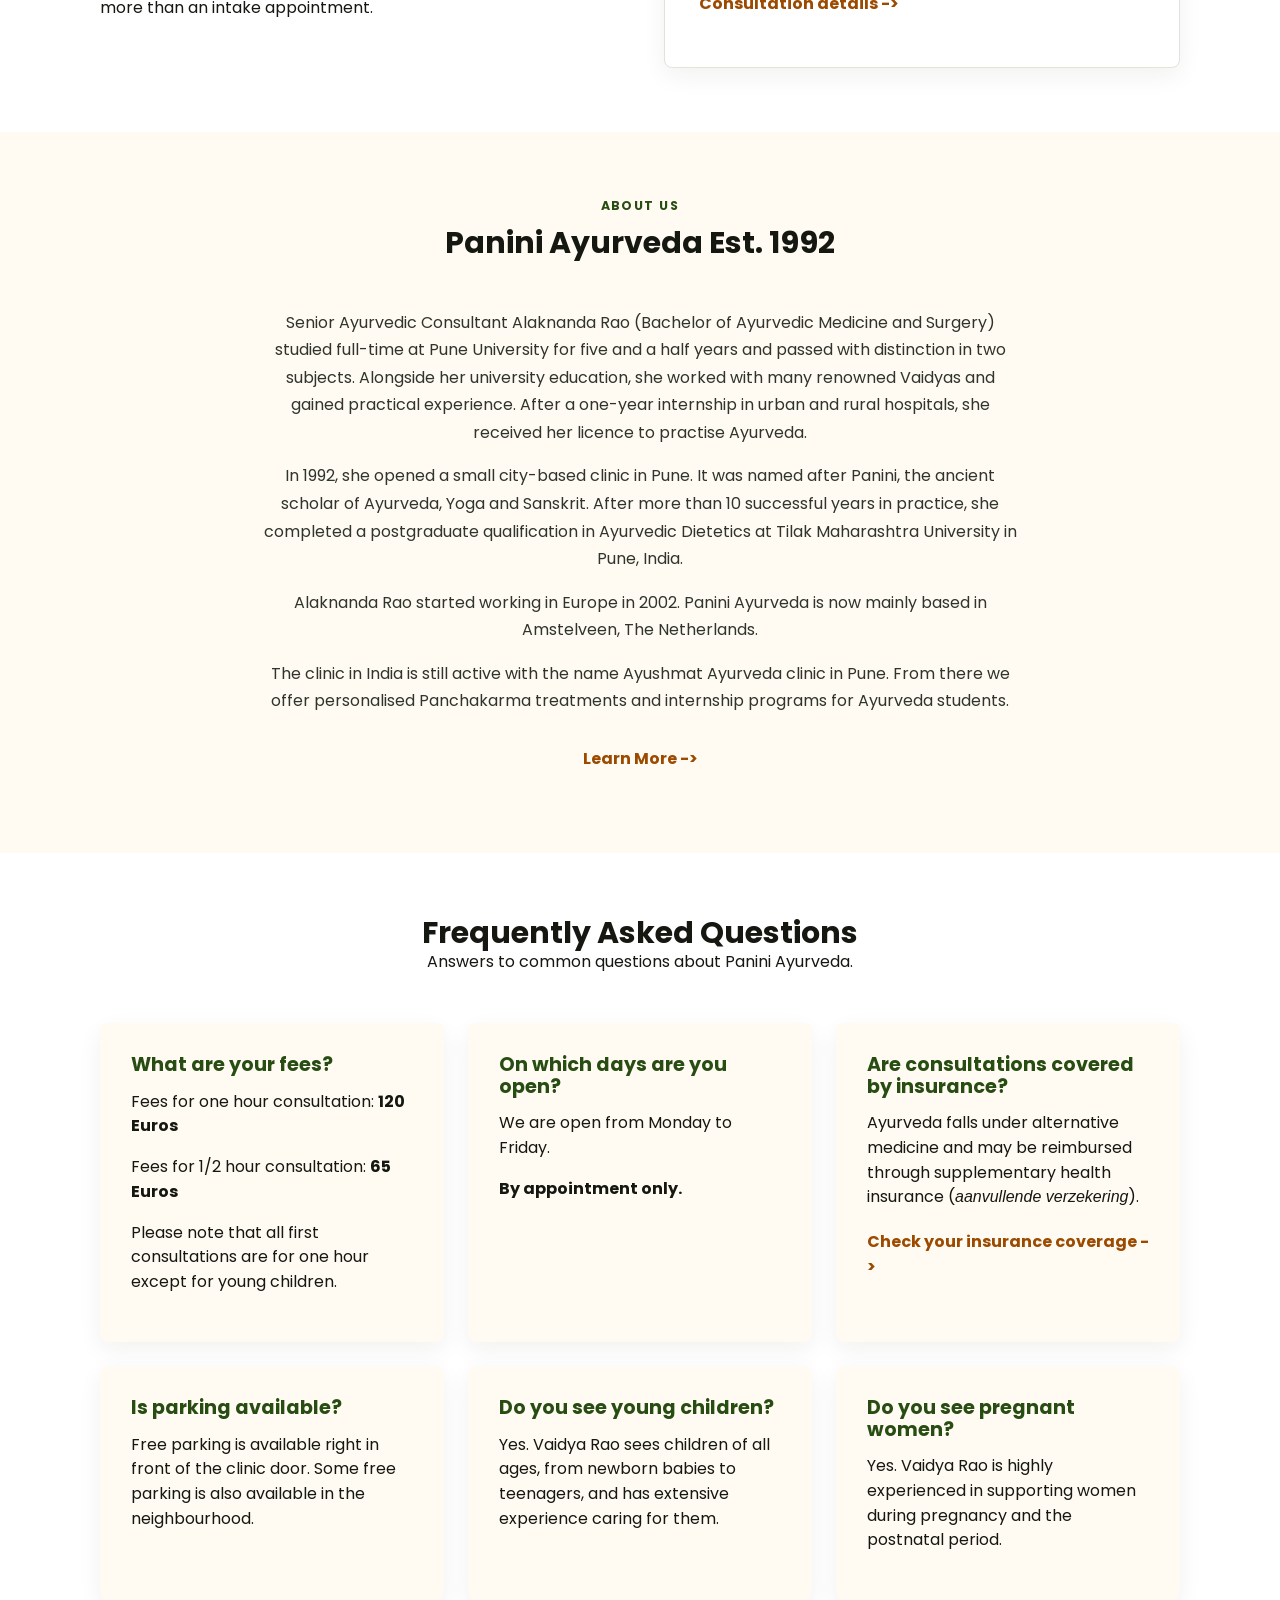
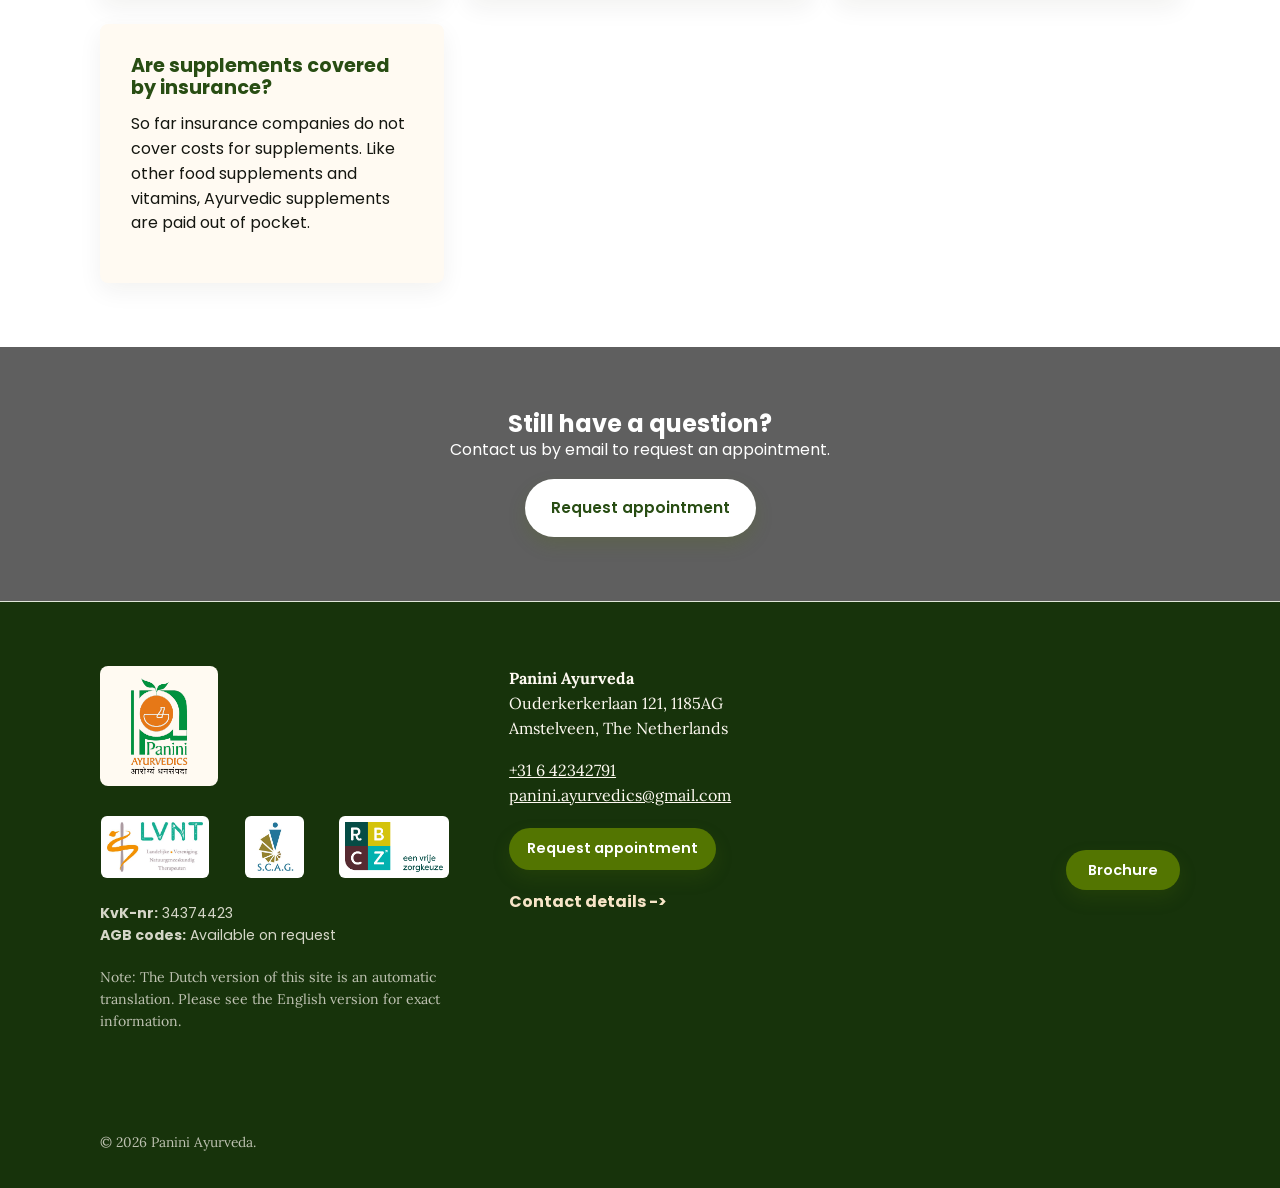
==== commit c665df56: "Fix site-wide spacing and responsive layouts" ====
--- a/index.html
+++ b/index.html
@@ -17,7 +17,7 @@
     <meta name="twitter:description" content="Book Ayurveda consultations in English in Amstelveen with Vaidya Alaknanda Rao, founder of Panini Ayurveda.">
     <meta name="twitter:image" content="https://virajrao10.github.io/panini-ayurveda-website/assets/images/home-hero.jpg">
     <link rel="icon" href="assets/images/favicon.ico">
-    <link rel="stylesheet" href="assets/css/styles.css?v=20260531f">
+    <link rel="stylesheet" href="assets/css/styles.css?v=20260712g">
     <script type="application/ld+json">{"@context":"https://schema.org","@type":"LocalBusiness","name":"Panini Ayurveda","description":"Ayurveda consultations in English with Vaidya Alaknanda Rao in Amstelveen.","url":"https://virajrao10.github.io/panini-ayurveda-website/","image":"https://virajrao10.github.io/panini-ayurveda-website/assets/images/home-hero.jpg","telephone":"+31 6 42342791","email":"panini.ayurvedics@gmail.com","priceRange":"EUR 65-120","hasMap":"https://www.google.com/maps/search/?api=1&query=Panini%20Ayurveda%20Ouderkerkerlaan%20121%20Amstelveen","areaServed":["Amstelveen","Amsterdam","The Netherlands"],"address":{"@type":"PostalAddress","streetAddress":"Ouderkerkerlaan 121","postalCode":"1185AG","addressLocality":"Amstelveen","addressCountry":"NL"},"makesOffer":[{"@type":"Offer","name":"One hour Ayurveda consultation","price":"120","priceCurrency":"EUR"},{"@type":"Offer","name":"Half hour Ayurveda consultation","price":"65","priceCurrency":"EUR"}],"openingHoursSpecification":[{"@type":"OpeningHoursSpecification","dayOfWeek":["Monday","Tuesday","Wednesday","Thursday","Friday"],"description":"By appointment only"}]}</script>
   </head>
   <body>
@@ -183,11 +183,11 @@
               <h3>Do you see young children?</h3>
               <p>Yes. Vaidya Rao sees children of all ages, from newborn babies to teenagers, and has extensive experience caring for them.</p>
             </article>
-            <article class="faq-card">
+            <article class="faq-card scroll-reveal reveal-up delay-6">
               <h3>Do you see pregnant women?</h3>
               <p>Yes. Vaidya Rao is highly experienced in supporting women during pregnancy and the postnatal period.</p>
             </article>
-            <article class="faq-card scroll-reveal reveal-up delay-6">
+            <article class="faq-card scroll-reveal reveal-up delay-1">
               <h3>Are supplements covered by insurance?</h3>
               <p>So far insurance companies do not cover costs for supplements. Like other food supplements and vitamins, Ayurvedic supplements are paid out of pocket.</p>
             </article>
@@ -231,6 +231,6 @@
       </div>
       <div class="container footer-bottom">&copy; <span data-year>2026</span> Panini Ayurveda.</div>
     </footer>
-    <script src="assets/js/main.js?v=20260531f"></script>
+    <script src="assets/js/main.js?v=20260712g"></script>
   </body>
 </html>
--- a/assets/css/styles.css
+++ b/assets/css/styles.css
@@ -1,3 +1,5 @@
+@import url("https://fonts.googleapis.com/css2?family=Lora:wght@400;600;700&family=Poppins:wght@400;500;600;700;800&display=swap");
+
 /* ─── Scroll reveal animations ─────────────────────────────────────── */
 @keyframes revealUp {
   from { opacity: 0; transform: translateY(36px); }
@@ -25,11 +27,14 @@
 }
 
 /* Stagger delays */
-.reveal-up    { animation: revealUp 0.65s cubic-bezier(.22,.68,0,1.2) both; }
-.reveal-left  { animation: revealLeft 0.65s cubic-bezier(.22,.68,0,1.2) both; }
-.reveal-right { animation: revealRight 0.65s cubic-bezier(.22,.68,0,1.2) both; }
-.reveal-scale { animation: revealScale 0.55s cubic-bezier(.22,.68,0,1.2) both; }
-.reveal-fade  { animation: fadeIn 0.55s ease both; }
+.reveal-up,
+.reveal-left,
+.reveal-right,
+.reveal-scale,
+.reveal-fade {
+  opacity: 1;
+  transform: none;
+}
 
 .reveal-up.delay-1,    .reveal-left.delay-1,  .reveal-right.delay-1  { animation-delay: 0.10s; }
 .reveal-up.delay-2,    .reveal-left.delay-2,  .reveal-right.delay-2  { animation-delay: 0.20s; }
@@ -38,18 +43,18 @@
 .reveal-up.delay-5,    .reveal-left.delay-5,  .reveal-right.delay-5  { animation-delay: 0.50s; }
 .reveal-up.delay-6,    .reveal-left.delay-6,  .reveal-right.delay-6  { animation-delay: 0.60s; }
 
-/* Initially hidden until JS adds .visible */
 .scroll-reveal {
-  opacity: 0;
+  opacity: 1;
+}
+
+.scroll-reveal.visible {
+  opacity: 1;
 }
 
 /* Hero elements start visible so they animate in on load */
 .home-hero .reveal-up    { opacity: 1; }
 .home-hero .reveal-left  { opacity: 1; }
 .home-hero .reveal-right { opacity: 1; }
-
-/* Gallery items stagger in */
-.gallery-item.reveal-up { animation: revealScale 0.5s cubic-bezier(.22,.68,0,1.2) both; }
 
 /* Scrollbar styling */
 ::-webkit-scrollbar { width: 8px; }
@@ -83,7 +88,7 @@
 
 /* Hero practitioner portrait subtle glow */
 .hero-practitioner {
-  animation: revealRight 0.85s cubic-bezier(.22,.68,0,1.2) 0.2s both;
+  animation: none;
 }
 
 @media (prefers-reduced-motion: reduce) {
@@ -95,8 +100,6 @@
   }
   .scroll-reveal { opacity: 1; }
 }
-
-@import url("https://fonts.googleapis.com/css2?family=Lora:wght@400;600;700&family=Poppins:wght@400;500;600;700;800&display=swap");
 
 :root {
   --apricot: #f6c982;
@@ -600,7 +603,12 @@
 .centered-heading {
   text-align: center;
   max-width: 820px;
-  margin: 0 auto clamp(36px, 5vw, 64px);
+  margin: 0 auto clamp(28px, 4vw, 48px);
+}
+
+.intro-grid .centered-heading,
+.contact-hero .centered-heading {
+  margin-bottom: 0;
 }
 
 .green-band {
@@ -1703,6 +1711,9 @@
     display: none;
   }
 
+}
+
+@media (max-width: 900px) {
   .home-hero-grid,
   .intro-grid,
   .two-column,
@@ -1714,54 +1725,48 @@
     grid-template-columns: 1fr;
   }
 
-  .footer-map-wrap {
-    justify-items: start;
-  }
-
-  .footer-map {
-    width: 100%;
-  }
-
-  .footer-map-link {
-    width: 100%;
-  }
-
   .home-hero-grid {
     min-height: 0;
-    padding: 56px 0 62px;
-  }
-
-  .hero-copy {
-    gap: 18px;
+    padding: 48px 0 54px;
   }
 
   .hero-copy {
     justify-items: start;
   }
 
+  .hero-practitioner {
+    grid-template-columns: auto 1fr;
+    justify-items: start;
+    text-align: left;
+  }
+
   .portrait {
     justify-self: start;
   }
 
   .faq-grid,
   .quick-info-grid,
-  .consultation-cards,
   .article-grid,
   .contact-grid,
   .doc-grid,
+  .gallery-grid {
+    grid-template-columns: repeat(2, minmax(0, 1fr));
+  }
+
+  .consultation-cards,
   .conditions-grid,
   .condition-category-grid {
     grid-template-columns: 1fr;
   }
 
-  .reveal-left,
-  .reveal-right {
-    animation-name: revealUp;
-  }
-
-  .gallery-grid {
-    grid-template-columns: repeat(2, minmax(0, 1fr));
-  }
+  .footer-map-wrap {
+    justify-items: start;
+  }
+
+  .footer-map {
+    width: 100%;
+  }
+
 }
 
 @media (max-width: 620px) {
@@ -1855,6 +1860,14 @@
     grid-template-columns: 1fr;
   }
 
+  .faq-grid,
+  .quick-info-grid,
+  .article-grid,
+  .contact-grid,
+  .doc-grid {
+    grid-template-columns: 1fr;
+  }
+
   .article-landing h1 {
     font-size: 2.65rem;
   }
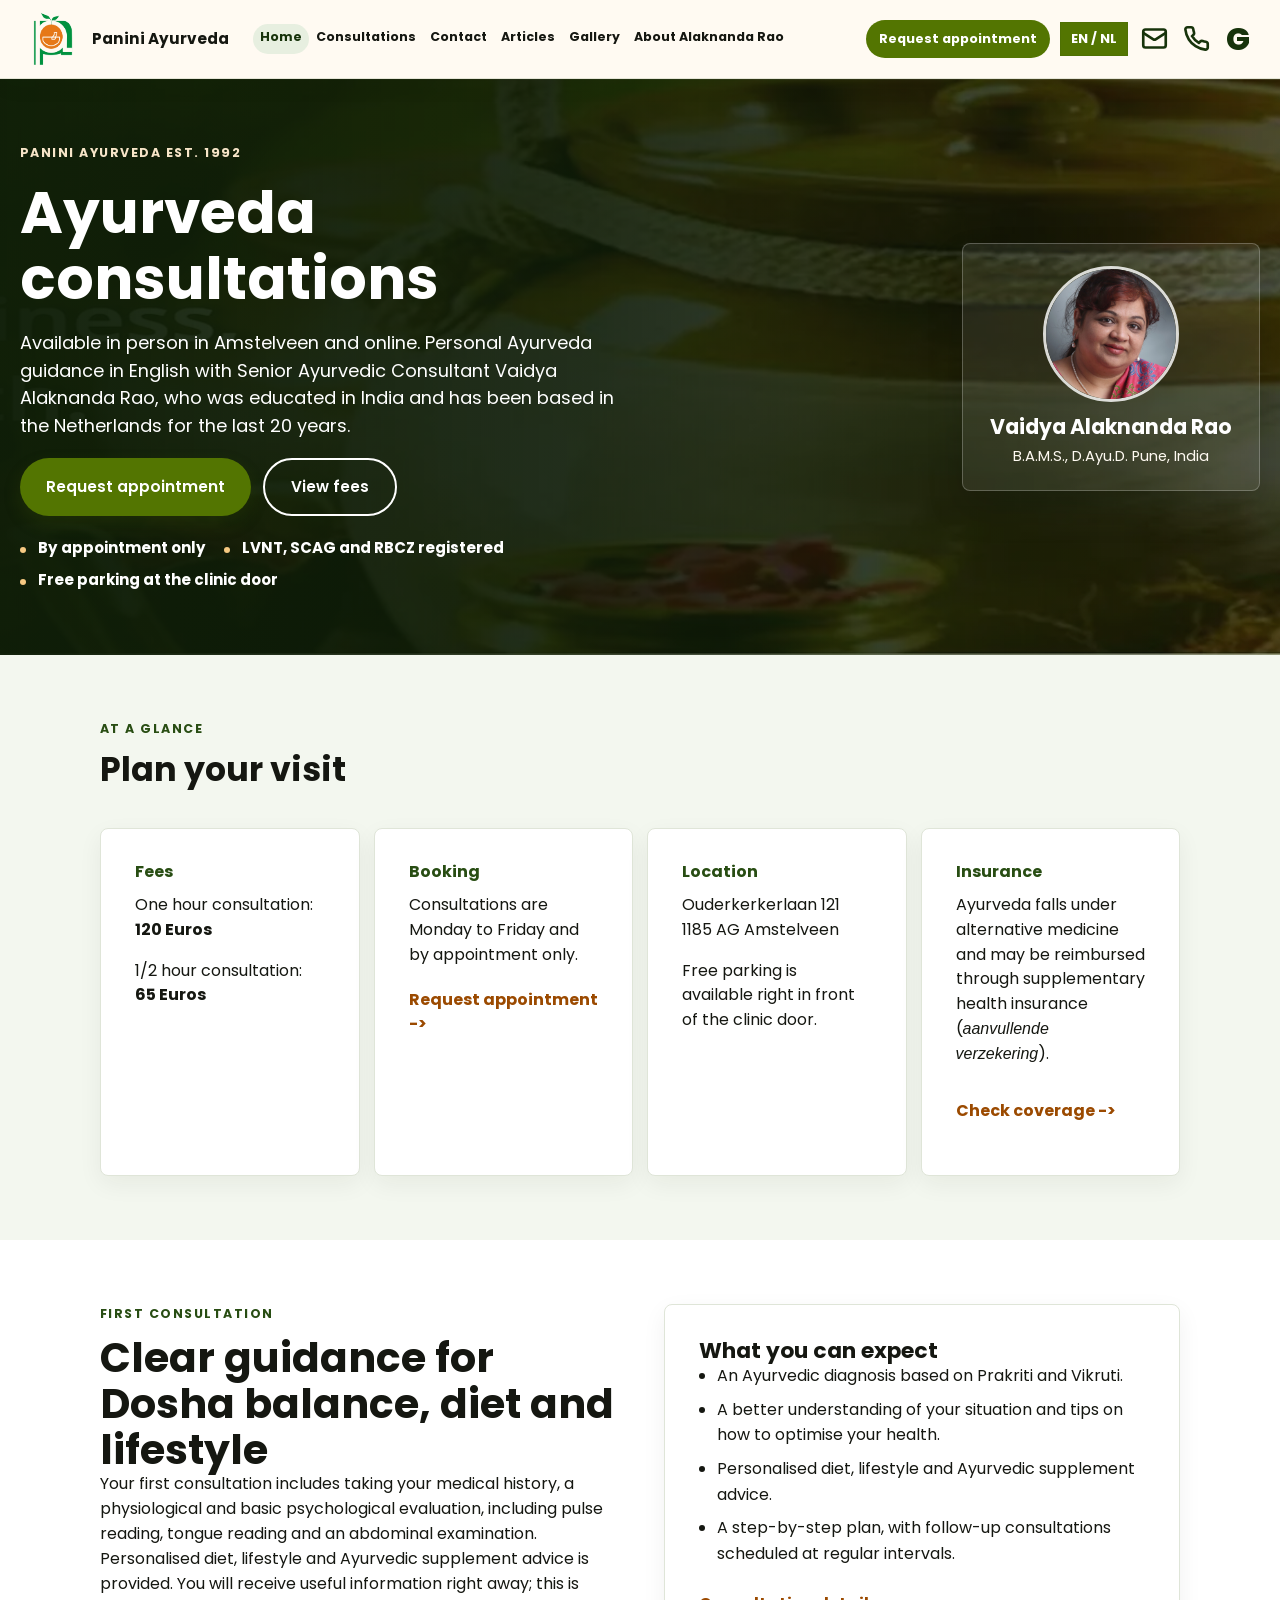
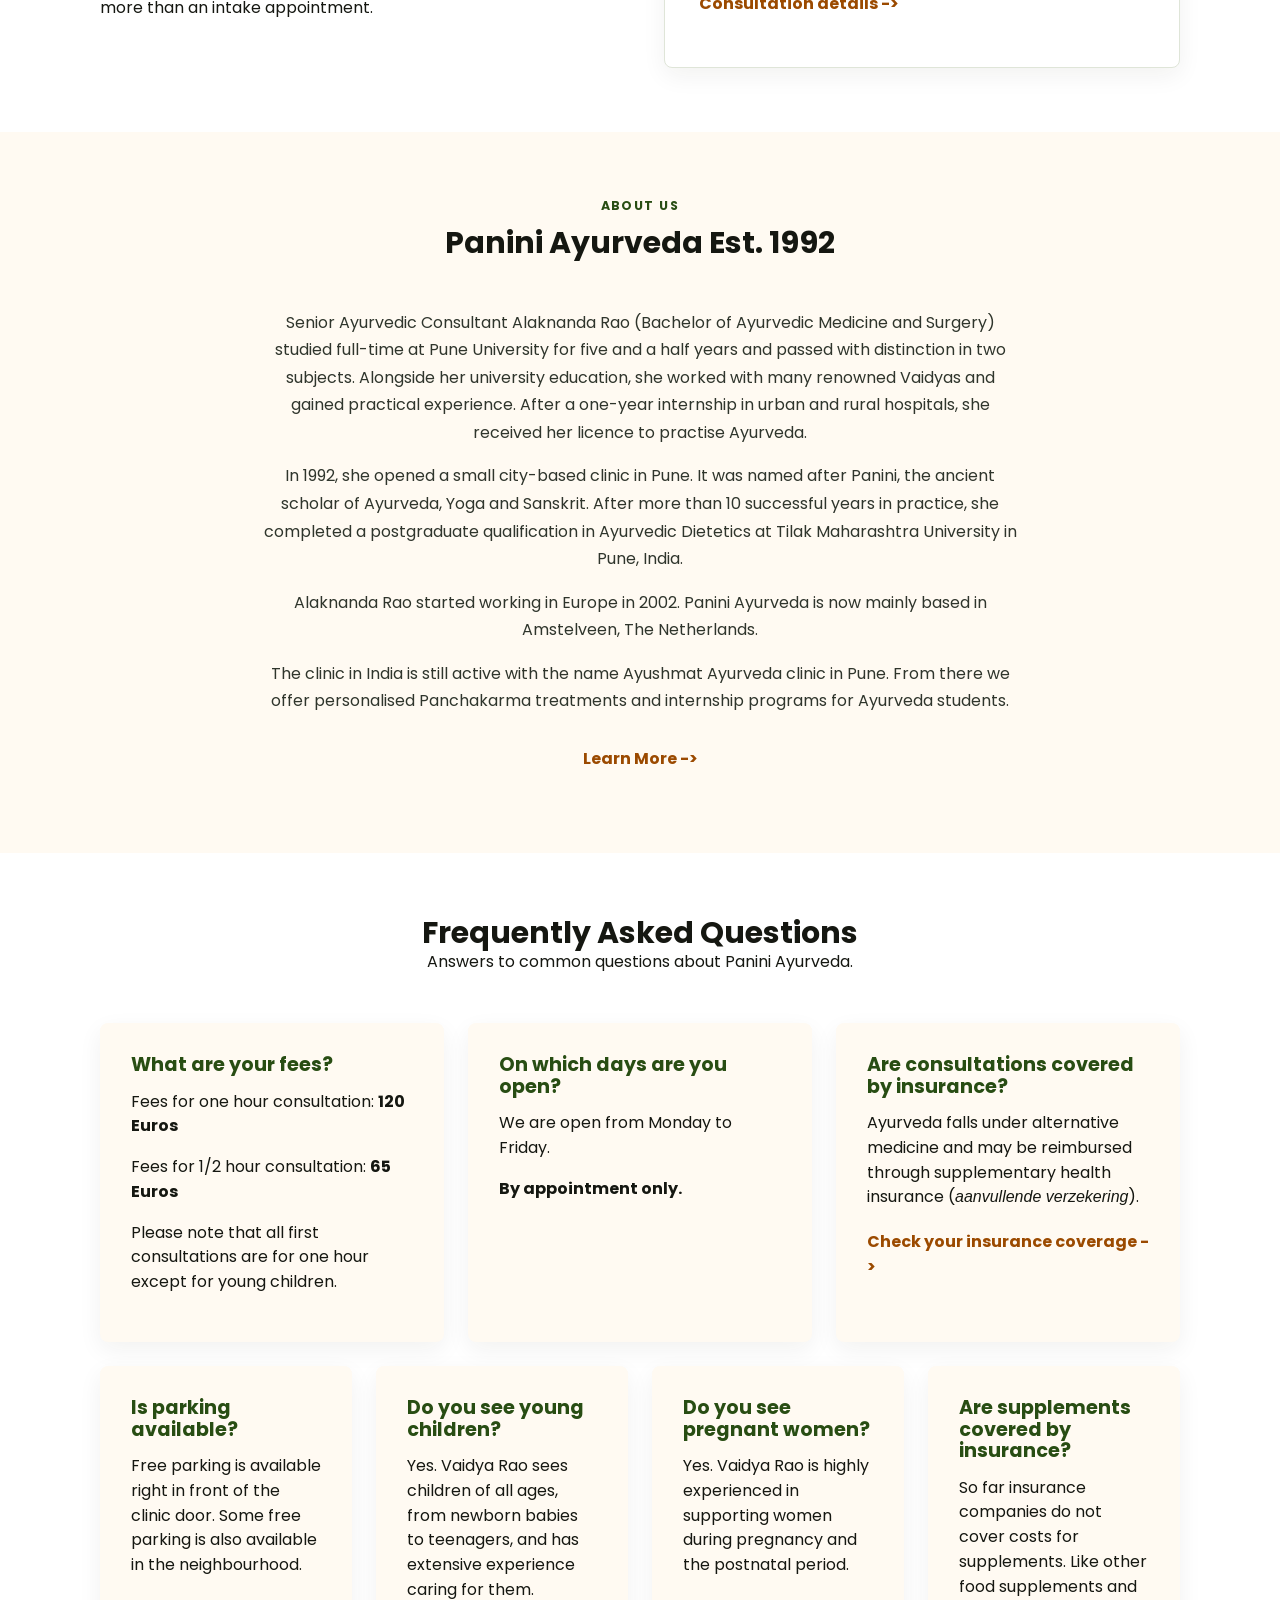
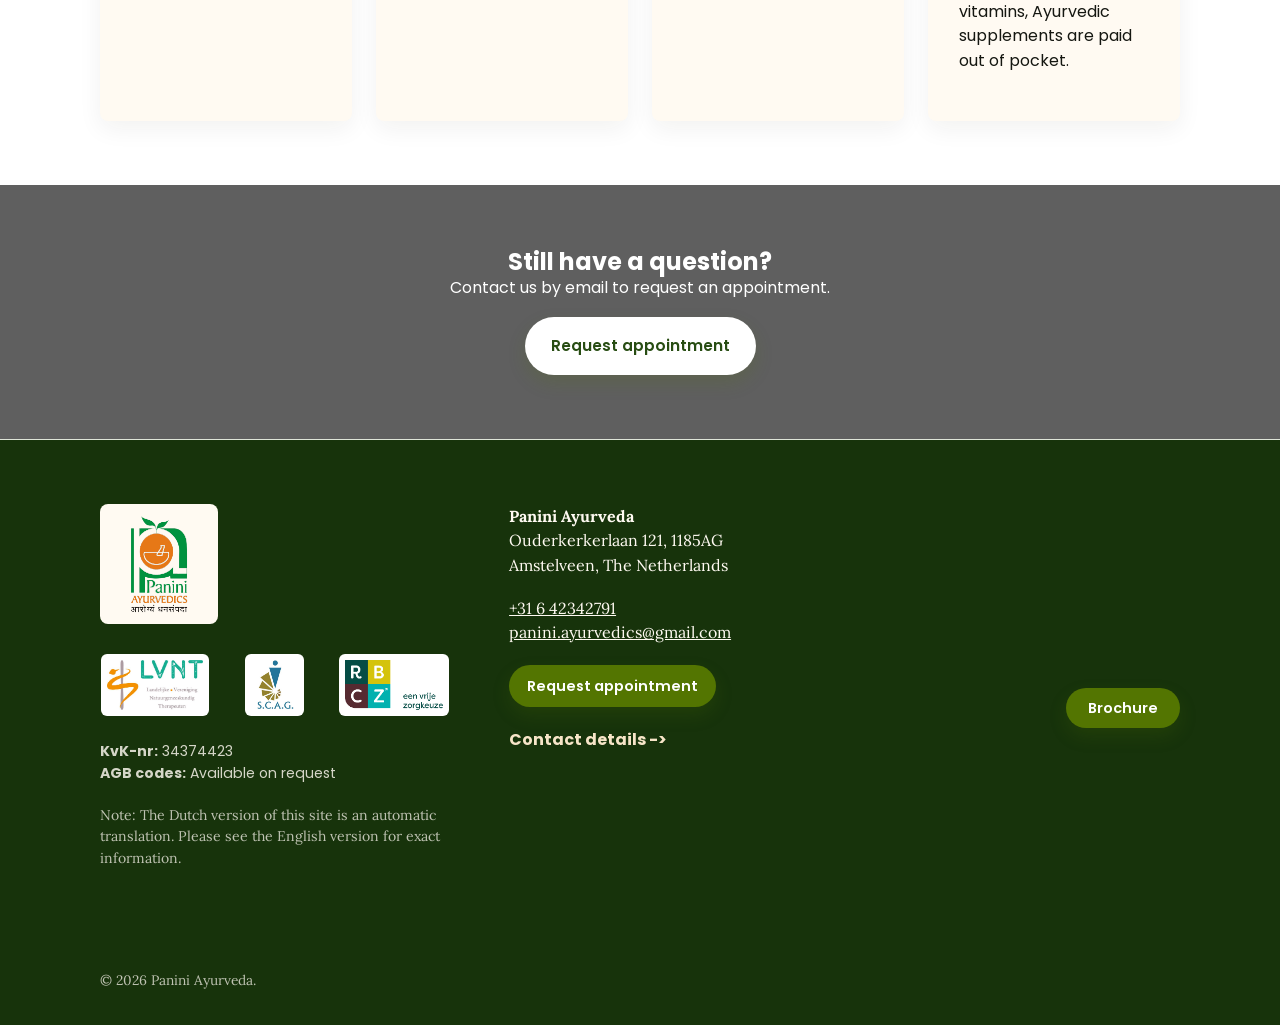
==== commit 174b3b87: "Refine site-wide visual hierarchy" ====
--- a/index.html
+++ b/index.html
@@ -17,7 +17,7 @@
     <meta name="twitter:description" content="Book Ayurveda consultations in English in Amstelveen with Vaidya Alaknanda Rao, founder of Panini Ayurveda.">
     <meta name="twitter:image" content="https://virajrao10.github.io/panini-ayurveda-website/assets/images/home-hero.jpg">
     <link rel="icon" href="assets/images/favicon.ico">
-    <link rel="stylesheet" href="assets/css/styles.css?v=20260712g">
+    <link rel="stylesheet" href="assets/css/styles.css?v=20260712h">
     <script type="application/ld+json">{"@context":"https://schema.org","@type":"LocalBusiness","name":"Panini Ayurveda","description":"Ayurveda consultations in English with Vaidya Alaknanda Rao in Amstelveen.","url":"https://virajrao10.github.io/panini-ayurveda-website/","image":"https://virajrao10.github.io/panini-ayurveda-website/assets/images/home-hero.jpg","telephone":"+31 6 42342791","email":"panini.ayurvedics@gmail.com","priceRange":"EUR 65-120","hasMap":"https://www.google.com/maps/search/?api=1&query=Panini%20Ayurveda%20Ouderkerkerlaan%20121%20Amstelveen","areaServed":["Amstelveen","Amsterdam","The Netherlands"],"address":{"@type":"PostalAddress","streetAddress":"Ouderkerkerlaan 121","postalCode":"1185AG","addressLocality":"Amstelveen","addressCountry":"NL"},"makesOffer":[{"@type":"Offer","name":"One hour Ayurveda consultation","price":"120","priceCurrency":"EUR"},{"@type":"Offer","name":"Half hour Ayurveda consultation","price":"65","priceCurrency":"EUR"}],"openingHoursSpecification":[{"@type":"OpeningHoursSpecification","dayOfWeek":["Monday","Tuesday","Wednesday","Thursday","Friday"],"description":"By appointment only"}]}</script>
   </head>
   <body>
--- a/assets/css/styles.css
+++ b/assets/css/styles.css
@@ -129,6 +129,7 @@
 
 html {
   scroll-behavior: smooth;
+  scroll-padding-top: 96px;
 }
 
 body {
@@ -742,7 +743,15 @@
 }
 
 .faq-grid {
-  grid-template-columns: repeat(3, minmax(0, 1fr));
+  grid-template-columns: repeat(12, minmax(0, 1fr));
+}
+
+.faq-grid > * {
+  grid-column: span 4;
+}
+
+.faq-grid > :nth-last-child(-n + 4) {
+  grid-column: span 3;
 }
 
 .consultation-cards,
@@ -798,6 +807,12 @@
   font-size: clamp(1.65rem, 2.6vw, 2.25rem);
 }
 
+.section-heading > p:last-child:not(.eyebrow) {
+  max-width: 660px;
+  margin: 12px 0 0;
+  color: var(--muted);
+}
+
 .quick-info-grid {
   display: grid;
   grid-template-columns: repeat(4, minmax(0, 1fr));
@@ -851,6 +866,7 @@
 
 .card h2,
 .contact-card h2,
+.contact-card h3,
 .faq-card h2 {
   font-size: clamp(1.2rem, 1.8vw, 1.55rem);
   line-height: 1.35;
@@ -925,14 +941,19 @@
 
 .condition-category-grid {
   display: grid;
-  grid-template-columns: repeat(2, minmax(0, 1fr));
+  grid-template-columns: repeat(6, minmax(0, 1fr));
   gap: 16px;
 }
 
 .condition-category {
   position: relative;
+  grid-column: span 2;
   background: var(--white);
   box-shadow: var(--shadow-soft);
+}
+
+.condition-category:nth-last-child(-n + 2) {
+  grid-column: span 3;
 }
 
 .condition-category::before {
@@ -958,6 +979,53 @@
 .plain-list li {
   margin-bottom: 0.48rem;
   line-height: 1.62;
+}
+
+.women-care-list {
+  display: grid;
+  grid-template-columns: repeat(2, minmax(0, 1fr));
+  gap: 10px 36px;
+  padding: 0;
+  list-style: none;
+}
+
+.women-care-list li {
+  position: relative;
+  margin: 0;
+  padding: 14px 16px 14px 38px;
+  border: 1px solid var(--line);
+  border-radius: var(--radius);
+  background: var(--white);
+  box-shadow: var(--shadow-soft);
+}
+
+.women-care-list li::before {
+  content: "";
+  position: absolute;
+  left: 18px;
+  top: 1.45rem;
+  width: 7px;
+  height: 7px;
+  border-radius: 50%;
+  background: var(--green);
+}
+
+.complaints-section {
+  background: var(--white);
+}
+
+.complaint-panel {
+  max-width: 840px;
+  padding: clamp(26px, 4vw, 42px);
+  border-left: 4px solid var(--green);
+  border-radius: var(--radius);
+  background: var(--mist);
+  box-shadow: var(--shadow-soft);
+}
+
+.complaint-panel h2 {
+  margin-bottom: 18px;
+  font-size: clamp(1.65rem, 2.6vw, 2.25rem);
 }
 
 .article-landing {
@@ -1162,6 +1230,7 @@
 }
 
 .gallery-item {
+  position: relative;
   overflow: hidden;
   padding: 0;
   border: 1px solid var(--line);
@@ -1170,6 +1239,18 @@
   background: var(--white);
   box-shadow: var(--shadow-soft);
   cursor: pointer;
+}
+
+.gallery-item::after {
+  content: attr(data-caption);
+  position: absolute;
+  inset: auto 0 0;
+  padding: 38px 14px 12px;
+  background: linear-gradient(transparent, rgba(15, 30, 8, 0.86));
+  color: var(--white);
+  font: 600 0.82rem/1.35 "Poppins", Arial, sans-serif;
+  text-align: left;
+  pointer-events: none;
 }
 
 .gallery-item img {
@@ -1359,6 +1440,12 @@
   margin: 0 auto 24px;
 }
 
+.contact-mark {
+  width: 90px;
+  height: auto;
+  margin: 0 auto 22px;
+}
+
 .contact-hero h1 {
   font-size: clamp(2rem, 3.2vw, 2.8rem);
 }
@@ -1392,8 +1479,19 @@
 .map-frame {
   width: 100%;
   min-height: 420px;
-  border: 0;
+  border: 1px solid var(--line);
+  border-radius: var(--radius);
   background: #edf0ee;
+  box-shadow: var(--shadow-soft);
+}
+
+.map-section {
+  background: var(--white);
+}
+
+.related-article-grid {
+  grid-template-columns: repeat(2, minmax(0, 1fr));
+  max-width: 760px;
 }
 
 .about-hero {
@@ -1759,6 +1857,17 @@
     grid-template-columns: 1fr;
   }
 
+  .faq-grid > *,
+  .faq-grid > :nth-last-child(-n + 4),
+  .condition-category,
+  .condition-category:nth-last-child(-n + 2) {
+    grid-column: auto;
+  }
+
+  .women-care-list {
+    grid-template-columns: 1fr;
+  }
+
   .footer-map-wrap {
     justify-items: start;
   }
@@ -1860,6 +1969,10 @@
     grid-template-columns: 1fr;
   }
 
+  .map-frame {
+    min-height: 320px;
+  }
+
   .faq-grid,
   .quick-info-grid,
   .article-grid,
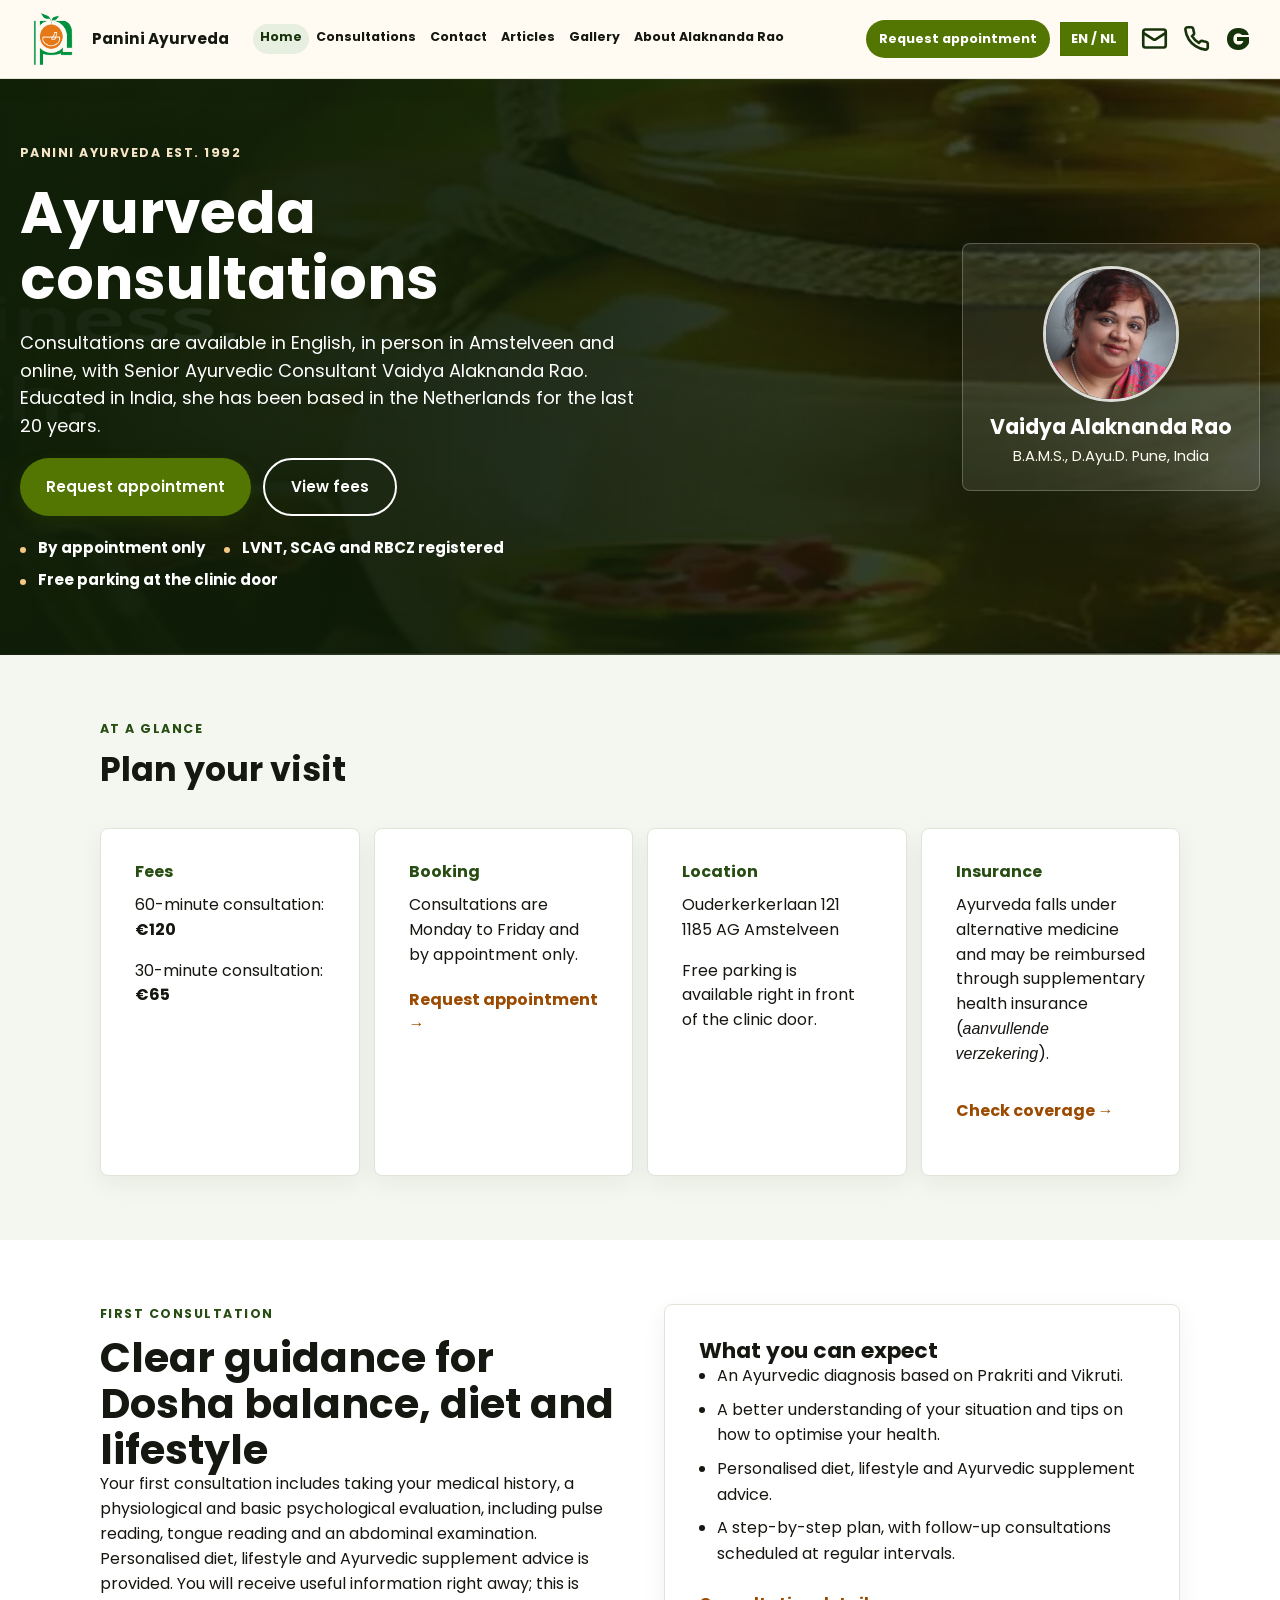
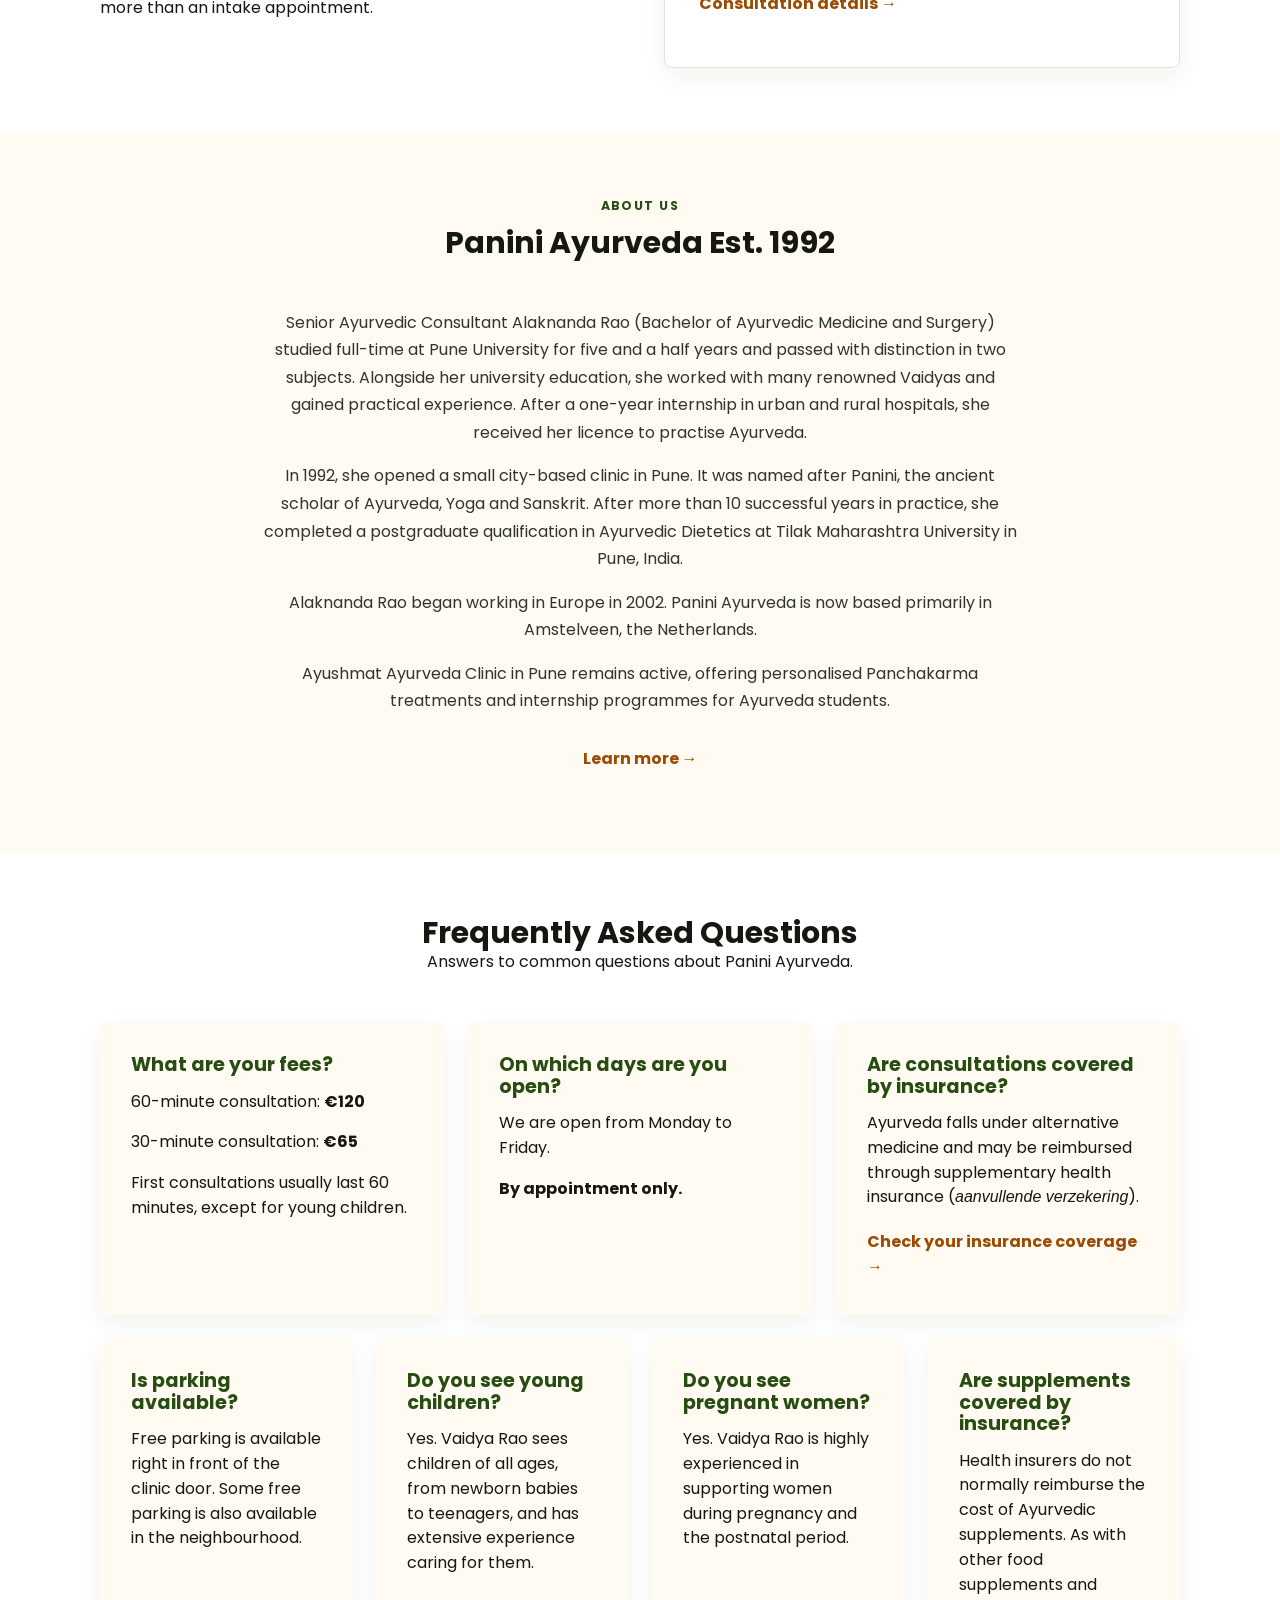
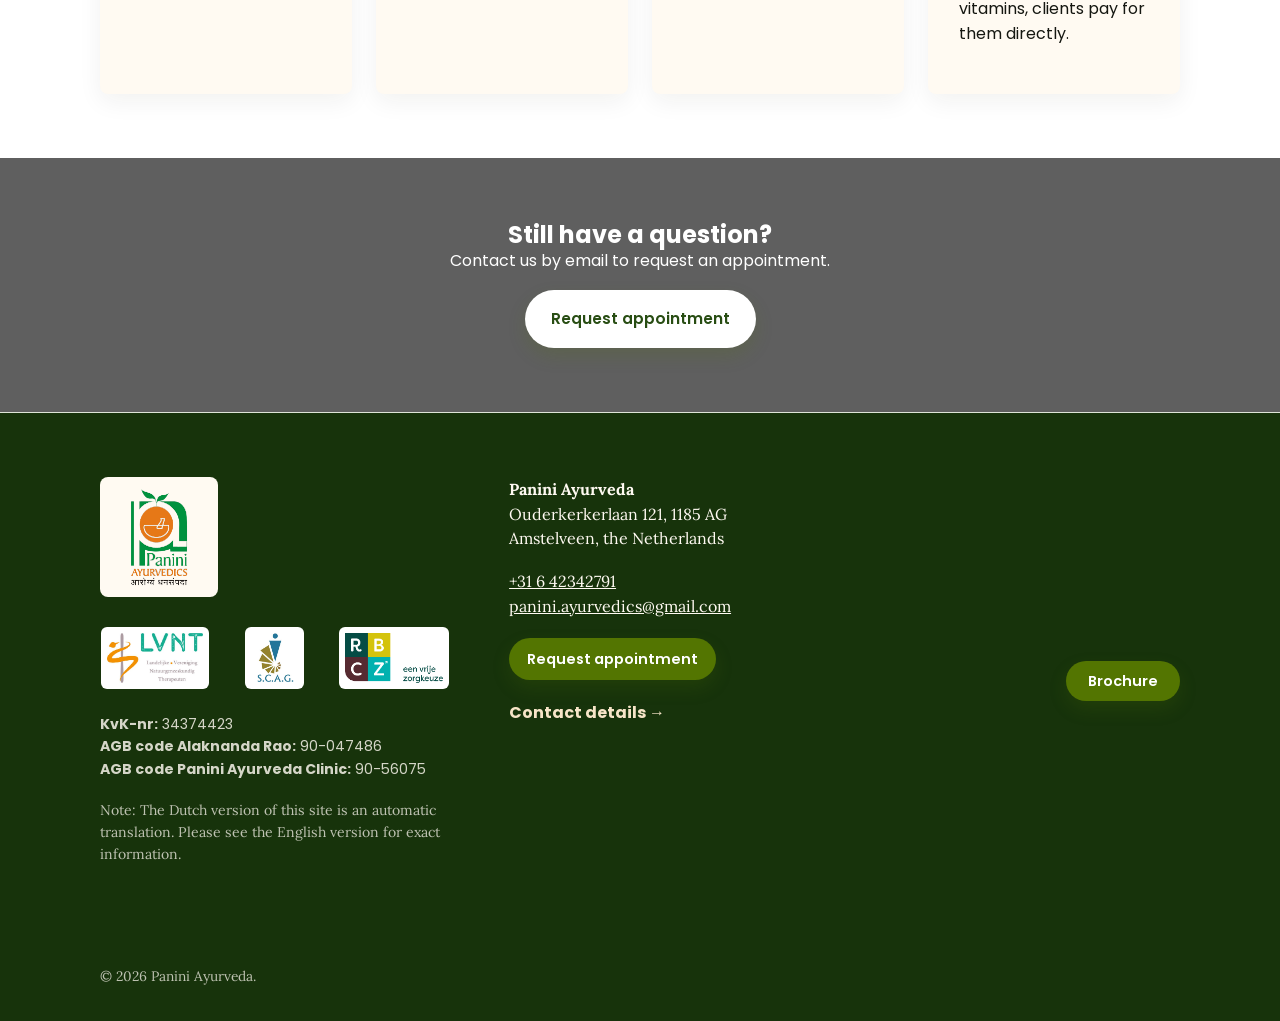
==== commit 0c0181f5: "Polish site copy and add AGB codes" ====
--- a/index.html
+++ b/index.html
@@ -17,7 +17,7 @@
     <meta name="twitter:description" content="Book Ayurveda consultations in English in Amstelveen with Vaidya Alaknanda Rao, founder of Panini Ayurveda.">
     <meta name="twitter:image" content="https://virajrao10.github.io/panini-ayurveda-website/assets/images/home-hero.jpg">
     <link rel="icon" href="assets/images/favicon.ico">
-    <link rel="stylesheet" href="assets/css/styles.css?v=20260712h">
+    <link rel="stylesheet" href="assets/css/styles.css?v=20260712j">
     <script type="application/ld+json">{"@context":"https://schema.org","@type":"LocalBusiness","name":"Panini Ayurveda","description":"Ayurveda consultations in English with Vaidya Alaknanda Rao in Amstelveen.","url":"https://virajrao10.github.io/panini-ayurveda-website/","image":"https://virajrao10.github.io/panini-ayurveda-website/assets/images/home-hero.jpg","telephone":"+31 6 42342791","email":"panini.ayurvedics@gmail.com","priceRange":"EUR 65-120","hasMap":"https://www.google.com/maps/search/?api=1&query=Panini%20Ayurveda%20Ouderkerkerlaan%20121%20Amstelveen","areaServed":["Amstelveen","Amsterdam","The Netherlands"],"address":{"@type":"PostalAddress","streetAddress":"Ouderkerkerlaan 121","postalCode":"1185AG","addressLocality":"Amstelveen","addressCountry":"NL"},"makesOffer":[{"@type":"Offer","name":"One hour Ayurveda consultation","price":"120","priceCurrency":"EUR"},{"@type":"Offer","name":"Half hour Ayurveda consultation","price":"65","priceCurrency":"EUR"}],"openingHoursSpecification":[{"@type":"OpeningHoursSpecification","dayOfWeek":["Monday","Tuesday","Wednesday","Thursday","Friday"],"description":"By appointment only"}]}</script>
   </head>
   <body>
@@ -64,7 +64,7 @@
           <div class="hero-copy">
             <p class="eyebrow reveal-up delay-1">Panini Ayurveda Est. 1992</p>
             <h1 id="home-title" class="reveal-up delay-2">Ayurveda consultations</h1>
-            <p class="hero-lede reveal-up delay-3">Available in person in Amstelveen and online. Personal Ayurveda guidance in English with Senior Ayurvedic Consultant Vaidya Alaknanda Rao, who was educated in India and has been based in the Netherlands for the last 20 years.</p>
+            <p class="hero-lede reveal-up delay-3">Consultations are available in English, in person in Amstelveen and online, with Senior Ayurvedic Consultant Vaidya Alaknanda Rao. Educated in India, she has been based in the Netherlands for the last 20 years.</p>
             <div class="hero-actions reveal-up delay-4" aria-label="Consultation actions">
               <a class="button" href="contact/#appointment-request">Request appointment</a>
               <a class="button button-outline" href="#fees">View fees</a>
@@ -94,13 +94,13 @@
           <div class="quick-info-grid">
             <article class="info-card scroll-reveal reveal-up delay-1">
               <h3>Fees</h3>
-              <p>One hour consultation: <strong>120 Euros</strong></p>
-              <p>1/2 hour consultation: <strong>65 Euros</strong></p>
+              <p>60-minute consultation: <strong>€120</strong></p>
+              <p>30-minute consultation: <strong>€65</strong></p>
             </article>
             <article class="info-card scroll-reveal reveal-up delay-2">
               <h3>Booking</h3>
               <p>Consultations are Monday to Friday and by appointment only.</p>
-              <a class="text-link" href="contact/#appointment-request">Request appointment -></a>
+              <a class="text-link" href="contact/#appointment-request">Request appointment →</a>
             </article>
             <article class="info-card scroll-reveal reveal-up delay-3">
               <h3>Location</h3>
@@ -110,7 +110,7 @@
             <article class="info-card scroll-reveal reveal-up delay-4">
               <h3>Insurance</h3>
               <p>Ayurveda falls under alternative medicine and may be reimbursed through supplementary health insurance (<em>aanvullende verzekering</em>).</p>
-              <a class="text-link" href="https://www.zorgwijzer.nl/vergoeding/ayurveda" target="_blank" rel="noopener">Check coverage -></a>
+              <a class="text-link" href="https://www.zorgwijzer.nl/vergoeding/ayurveda" target="_blank" rel="noopener">Check coverage →</a>
             </article>
           </div>
         </div>
@@ -131,7 +131,7 @@
               <li>Personalised diet, lifestyle and Ayurvedic supplement advice.</li>
               <li>A step-by-step plan, with follow-up consultations scheduled at regular intervals.</li>
             </ul>
-            <a class="text-link" href="consultations/">Consultation details -></a>
+            <a class="text-link" href="consultations/">Consultation details →</a>
           </div>
         </div>
       </section>
@@ -139,15 +139,15 @@
       <section class="section">
         <div class="container intro-grid">
           <div class="centered-heading scroll-reveal">
-            <p class="eyebrow">About Us</p>
+            <p class="eyebrow">About us</p>
             <h2>Panini Ayurveda Est. 1992</h2>
           </div>
           <div class="copy-block scroll-reveal reveal-up delay-2">
             <p>Senior Ayurvedic Consultant Alaknanda Rao (Bachelor of Ayurvedic Medicine and Surgery) studied full-time at Pune University for five and a half years and passed with distinction in two subjects. Alongside her university education, she worked with many renowned Vaidyas and gained practical experience. After a one-year internship in urban and rural hospitals, she received her licence to practise Ayurveda.</p>
             <p>In 1992, she opened a small city-based clinic in Pune. It was named after Panini, the ancient scholar of Ayurveda, Yoga and Sanskrit. After more than 10 successful years in practice, she completed a postgraduate qualification in Ayurvedic Dietetics at Tilak Maharashtra University in Pune, India.</p>
-            <p>Alaknanda Rao started working in Europe in 2002. Panini Ayurveda is now mainly based in Amstelveen, The Netherlands.</p>
-            <p>The clinic in India is still active with the name Ayushmat Ayurveda clinic in Pune. From there we offer personalised Panchakarma treatments and internship programs for Ayurveda students.</p>
-            <a class="text-link" href="about-alaknanda-rao/">Learn More -></a>
+            <p>Alaknanda Rao began working in Europe in 2002. Panini Ayurveda is now based primarily in Amstelveen, the Netherlands.</p>
+            <p>Ayushmat Ayurveda Clinic in Pune remains active, offering personalised Panchakarma treatments and internship programmes for Ayurveda students.</p>
+            <a class="text-link" href="about-alaknanda-rao/">Learn more →</a>
           </div>
         </div>
       </section>
@@ -161,9 +161,9 @@
           <div class="faq-grid">
             <article class="faq-card scroll-reveal reveal-up delay-1">
               <h3>What are your fees?</h3>
-              <p>Fees for one hour consultation: <strong>120 Euros</strong></p>
-              <p>Fees for 1/2 hour consultation: <strong>65 Euros</strong></p>
-              <p>Please note that all first consultations are for one hour except for young children.</p>
+              <p>60-minute consultation: <strong>€120</strong></p>
+              <p>30-minute consultation: <strong>€65</strong></p>
+              <p>First consultations usually last 60 minutes, except for young children.</p>
             </article>
             <article class="faq-card scroll-reveal reveal-up delay-2">
               <h3>On which days are you open?</h3>
@@ -173,7 +173,7 @@
             <article class="faq-card scroll-reveal reveal-up delay-3">
               <h3>Are consultations covered by insurance?</h3>
               <p>Ayurveda falls under alternative medicine and may be reimbursed through supplementary health insurance (<em>aanvullende verzekering</em>).</p>
-              <a class="text-link" href="https://www.zorgwijzer.nl/vergoeding/ayurveda" target="_blank" rel="noopener">Check your insurance coverage -></a>
+              <a class="text-link" href="https://www.zorgwijzer.nl/vergoeding/ayurveda" target="_blank" rel="noopener">Check your insurance coverage →</a>
             </article>
             <article class="faq-card scroll-reveal reveal-up delay-4">
               <h3>Is parking available?</h3>
@@ -189,7 +189,7 @@
             </article>
             <article class="faq-card scroll-reveal reveal-up delay-1">
               <h3>Are supplements covered by insurance?</h3>
-              <p>So far insurance companies do not cover costs for supplements. Like other food supplements and vitamins, Ayurvedic supplements are paid out of pocket.</p>
+              <p>Health insurers do not normally reimburse the cost of Ayurvedic supplements. As with other food supplements and vitamins, clients pay for them directly.</p>
             </article>
           </div>
         </div>
@@ -213,15 +213,15 @@
             <a href="https://www.scag.nl/" target="_blank" rel="noopener" aria-label="Open SCAG website"><img src="assets/images/scag.jpg" alt="SCAG" width="369" height="392"></a>
             <a href="https://rbcz.nu/" target="_blank" rel="noopener" aria-label="Open RBCZ website"><img src="assets/images/rbcz.png" alt="RBCZ" width="380" height="183"></a>
           </div>
-          <p class="footer-registration"><strong>KvK-nr:</strong> 34374423<br><strong>AGB codes:</strong> Available on request</p>
+          <p class="footer-registration"><strong>KvK-nr:</strong> 34374423<br><strong>AGB code Alaknanda Rao:</strong> 90-047486<br><strong>AGB code Panini Ayurveda Clinic:</strong> 90-56075</p>
           <p class="footer-note">Note: The Dutch version of this site is an automatic translation. Please see the English version for exact information.</p>
         </div>
         <div class="footer-contact">
-          <p><strong>Panini Ayurveda</strong><br>Ouderkerkerlaan 121, 1185AG<br>Amstelveen, The Netherlands</p>
+          <p><strong>Panini Ayurveda</strong><br>Ouderkerkerlaan 121, 1185 AG<br>Amstelveen, the Netherlands</p>
           <p><a href="tel:+31642342791">+31 6 42342791</a><br><a href="mailto:panini.ayurvedics@gmail.com">panini.ayurvedics@gmail.com</a></p>
           <div class="footer-actions">
             <a class="button footer-email" href="contact/#appointment-request">Request appointment</a>
-            <a class="text-link" href="contact/">Contact details -></a>
+            <a class="text-link" href="contact/">Contact details →</a>
           </div>
         </div>
         <div class="footer-map-wrap">
--- a/assets/css/styles.css
+++ b/assets/css/styles.css
@@ -1012,11 +1012,12 @@
 
 .complaints-section {
   background: var(--white);
+  padding: clamp(30px, 4vw, 44px) 0;
 }
 
 .complaint-panel {
-  max-width: 840px;
-  padding: clamp(26px, 4vw, 42px);
+  max-width: 680px;
+  padding: clamp(18px, 2.4vw, 24px);
   border-left: 4px solid var(--green);
   border-radius: var(--radius);
   background: var(--mist);
@@ -1024,8 +1025,12 @@
 }
 
 .complaint-panel h2 {
-  margin-bottom: 18px;
-  font-size: clamp(1.65rem, 2.6vw, 2.25rem);
+  margin-bottom: 10px;
+  font-size: clamp(1.4rem, 2.2vw, 1.8rem);
+}
+
+.complaint-panel p:last-child {
+  margin-bottom: 0;
 }
 
 .article-landing {
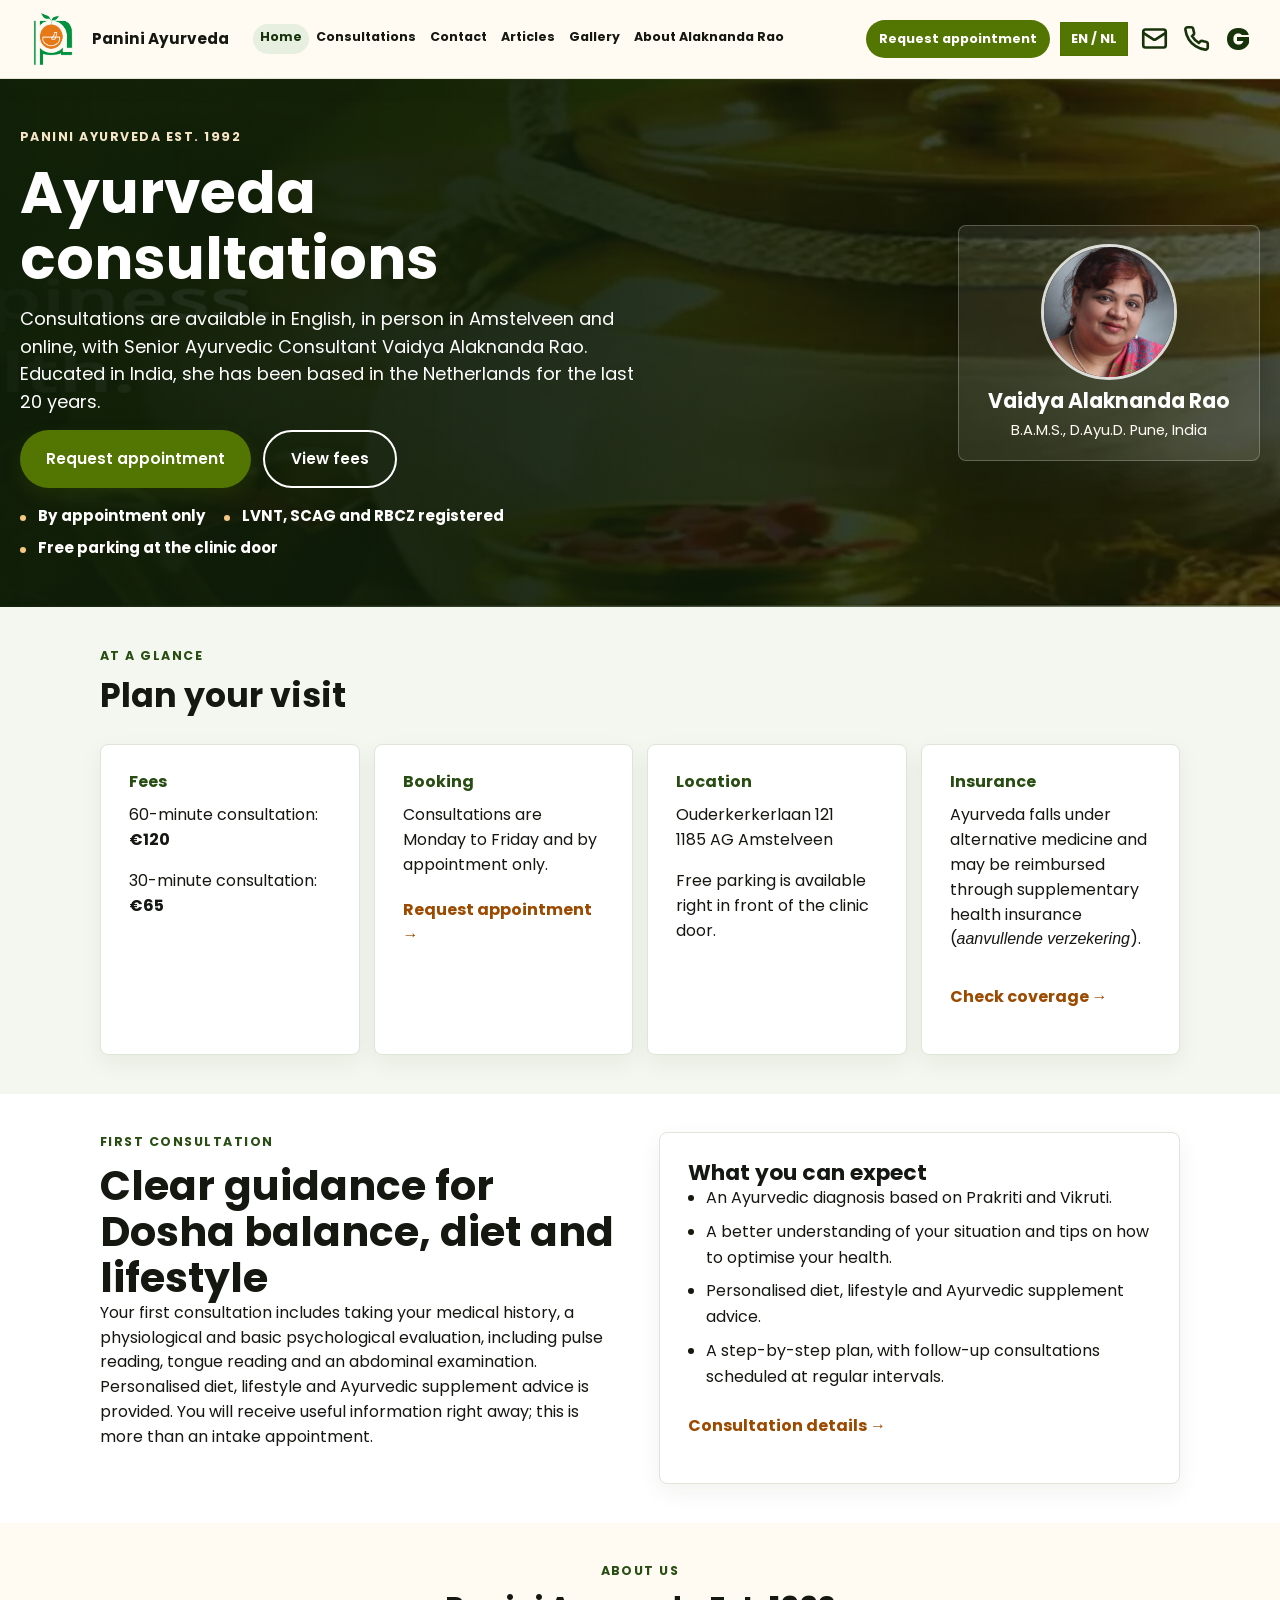
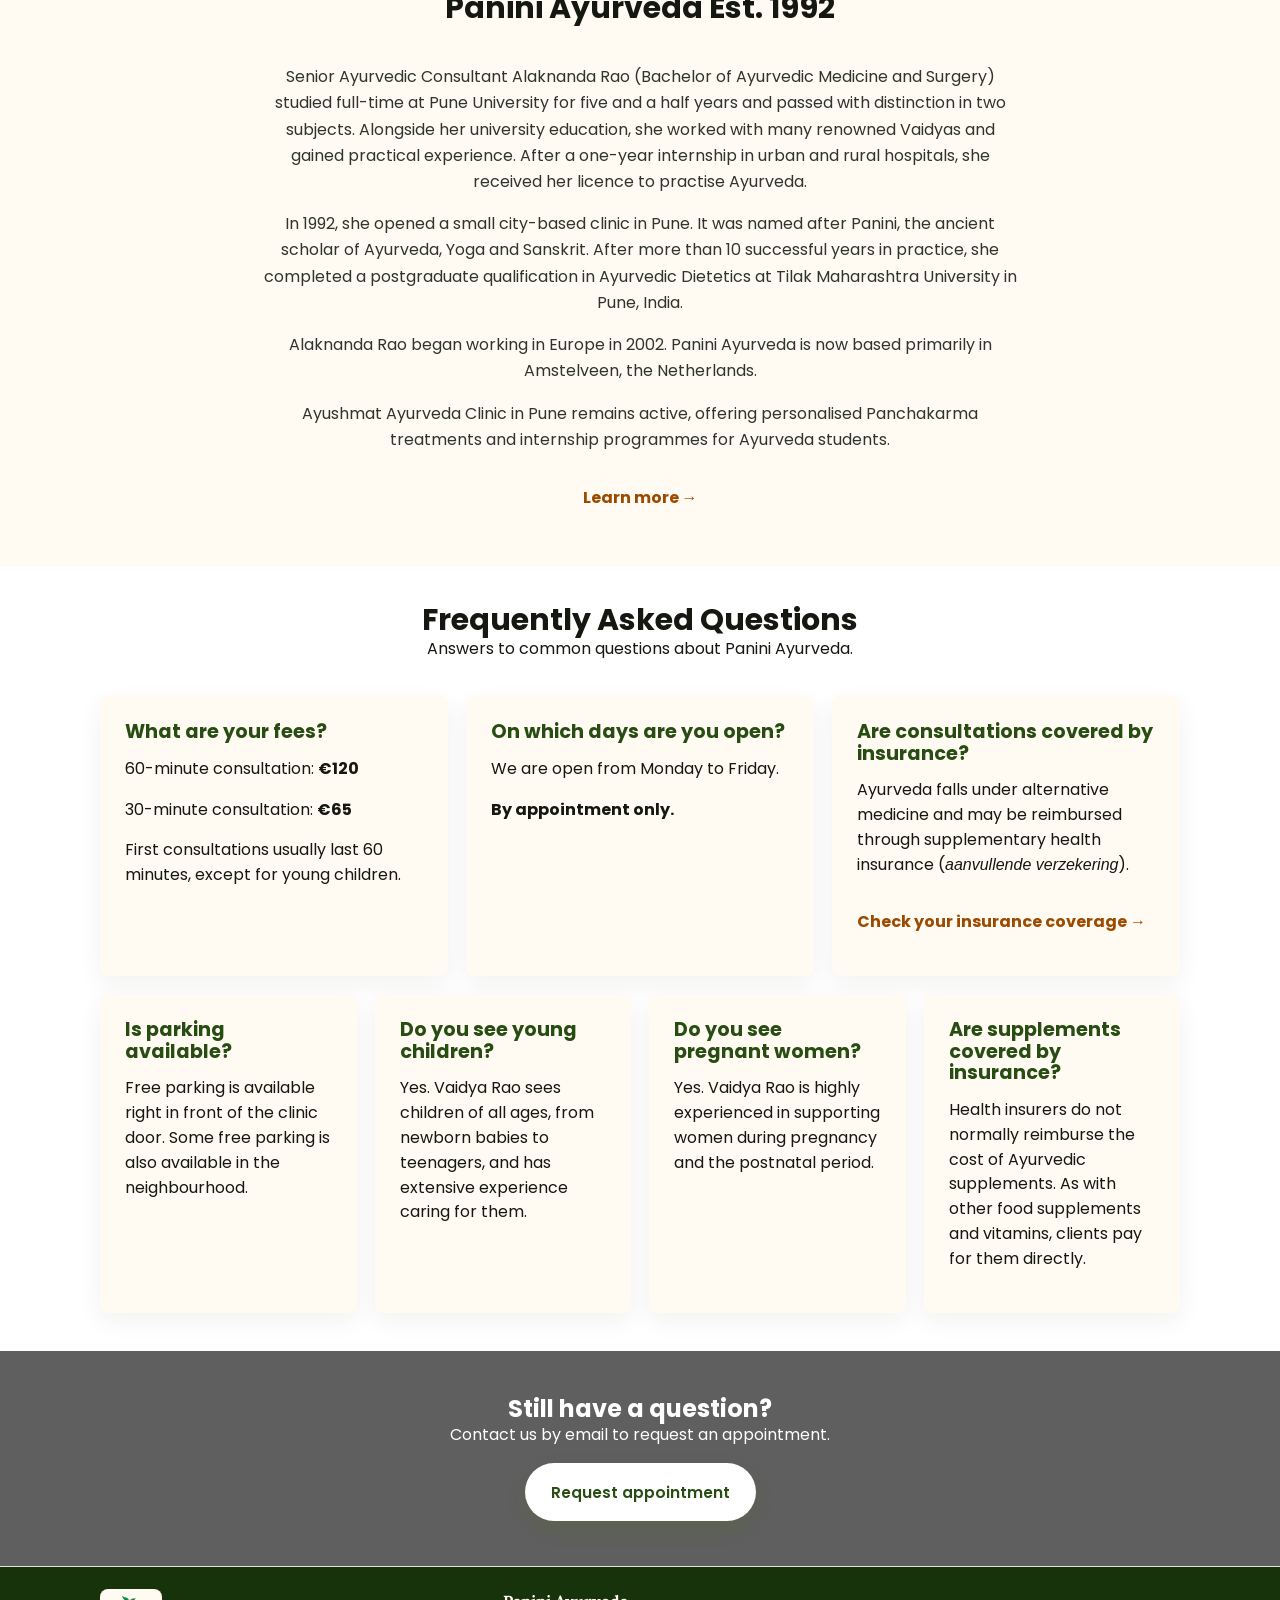
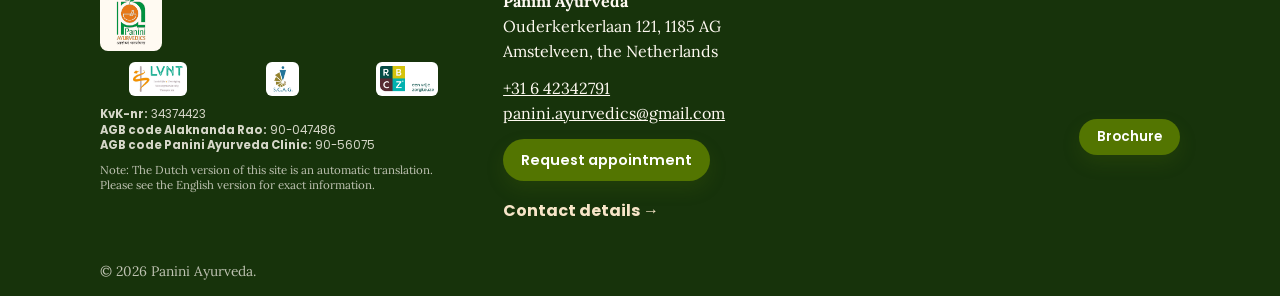
==== commit 458278ce: "Tighten site-wide vertical spacing" ====
--- a/index.html
+++ b/index.html
@@ -17,7 +17,7 @@
     <meta name="twitter:description" content="Book Ayurveda consultations in English in Amstelveen with Vaidya Alaknanda Rao, founder of Panini Ayurveda.">
     <meta name="twitter:image" content="https://virajrao10.github.io/panini-ayurveda-website/assets/images/home-hero.jpg">
     <link rel="icon" href="assets/images/favicon.ico">
-    <link rel="stylesheet" href="assets/css/styles.css?v=20260712j">
+    <link rel="stylesheet" href="assets/css/styles.css?v=20260712l">
     <script type="application/ld+json">{"@context":"https://schema.org","@type":"LocalBusiness","name":"Panini Ayurveda","description":"Ayurveda consultations in English with Vaidya Alaknanda Rao in Amstelveen.","url":"https://virajrao10.github.io/panini-ayurveda-website/","image":"https://virajrao10.github.io/panini-ayurveda-website/assets/images/home-hero.jpg","telephone":"+31 6 42342791","email":"panini.ayurvedics@gmail.com","priceRange":"EUR 65-120","hasMap":"https://www.google.com/maps/search/?api=1&query=Panini%20Ayurveda%20Ouderkerkerlaan%20121%20Amstelveen","areaServed":["Amstelveen","Amsterdam","The Netherlands"],"address":{"@type":"PostalAddress","streetAddress":"Ouderkerkerlaan 121","postalCode":"1185AG","addressLocality":"Amstelveen","addressCountry":"NL"},"makesOffer":[{"@type":"Offer","name":"One hour Ayurveda consultation","price":"120","priceCurrency":"EUR"},{"@type":"Offer","name":"Half hour Ayurveda consultation","price":"65","priceCurrency":"EUR"}],"openingHoursSpecification":[{"@type":"OpeningHoursSpecification","dayOfWeek":["Monday","Tuesday","Wednesday","Thursday","Friday"],"description":"By appointment only"}]}</script>
   </head>
   <body>
--- a/assets/css/styles.css
+++ b/assets/css/styles.css
@@ -204,11 +204,11 @@
 }
 
 .section {
-  padding: clamp(44px, 5vw, 72px) 0;
+  padding: clamp(32px, 3vw, 44px) 0;
 }
 
 .section-tight {
-  padding: clamp(36px, 5vw, 72px) 0;
+  padding: clamp(28px, 3vw, 42px) 0;
 }
 
 .eyebrow {
@@ -503,16 +503,16 @@
 .home-hero-grid {
   display: grid;
   grid-template-columns: minmax(0, 1fr) minmax(250px, 0.34fr);
-  gap: clamp(28px, 5vw, 68px);
+  gap: clamp(24px, 4vw, 52px);
   align-items: center;
-  min-height: clamp(430px, 44vw, 520px);
-  padding: clamp(38px, 5vw, 64px) 0;
+  min-height: clamp(400px, 38vw, 470px);
+  padding: clamp(32px, 4vw, 48px) 0;
 }
 
 .hero-copy {
   display: grid;
   justify-items: start;
-  gap: 18px;
+  gap: 14px;
   width: 100%;
   min-width: 0;
   max-width: 720px;
@@ -572,9 +572,9 @@
 .hero-practitioner {
   display: grid;
   justify-items: center;
-  gap: 14px;
+  gap: 10px;
   min-width: 0;
-  padding: 22px 18px;
+  padding: 18px 16px;
   border: 1px solid rgba(255, 255, 255, 0.24);
   border-radius: var(--radius);
   background: rgba(255, 255, 255, 0.08);
@@ -604,7 +604,7 @@
 .centered-heading {
   text-align: center;
   max-width: 820px;
-  margin: 0 auto clamp(28px, 4vw, 48px);
+  margin: 0 auto clamp(22px, 3vw, 34px);
 }
 
 .intro-grid .centered-heading,
@@ -616,7 +616,7 @@
   background: var(--green-dark);
   color: var(--white);
   text-align: center;
-  padding: clamp(46px, 5vw, 64px) 0;
+  padding: clamp(34px, 3.5vw, 46px) 0;
 }
 
 .green-band .eyebrow {
@@ -659,7 +659,7 @@
 .contact-grid,
 .footer-grid {
   display: grid;
-  gap: clamp(24px, 4vw, 48px);
+  gap: clamp(22px, 3vw, 38px);
 }
 
 .intro-grid,
@@ -685,7 +685,7 @@
 
 .copy-block p {
   font-size: 1rem;
-  line-height: 1.72;
+  line-height: 1.64;
 }
 
 .credential-list {
@@ -720,7 +720,7 @@
 .info-panel,
 .info-card,
 .condition-category {
-  padding: clamp(22px, 3vw, 34px);
+  padding: clamp(20px, 2.2vw, 28px);
   border: 1px solid var(--line);
   border-radius: var(--radius);
   background: var(--white);
@@ -733,7 +733,7 @@
 .gallery-grid,
 .doc-grid {
   display: grid;
-  gap: 24px;
+  gap: 18px;
 }
 
 .consultation-cards,
@@ -762,6 +762,11 @@
 .consultation-cards {
   gap: 20px;
   counter-reset: consult-step;
+}
+
+.consultation-cards .card {
+  padding: 22px;
+  font-size: 0.94rem;
 }
 
 .consultation-cards .warm-card {
@@ -785,7 +790,7 @@
 }
 
 .highlight-band.consultation-card-section {
-  padding: 28px 0 clamp(60px, 7vw, 86px);
+  padding: 24px 0 clamp(38px, 4vw, 52px);
   background: var(--mist);
 }
 
@@ -800,7 +805,7 @@
 
 .section-heading {
   max-width: 720px;
-  margin: 0 0 clamp(24px, 4vw, 40px);
+  margin: 0 0 clamp(20px, 2.5vw, 30px);
 }
 
 .section-heading h2 {
@@ -849,7 +854,7 @@
 .faq-card,
 .contact-card,
 .doc-card {
-  padding: clamp(22px, 3vw, 36px);
+  padding: clamp(20px, 2.2vw, 28px);
 }
 
 .warm-card {
@@ -919,7 +924,7 @@
 .faq-section .faq-card {
   border-color: transparent;
   background: var(--cream);
-  padding: clamp(22px, 3vw, 30px);
+  padding: clamp(18px, 2vw, 24px);
   text-align: left;
 }
 
@@ -983,7 +988,7 @@
 
 .women-care-list {
   display: grid;
-  grid-template-columns: repeat(2, minmax(0, 1fr));
+  grid-template-columns: repeat(3, minmax(0, 1fr));
   gap: 10px 36px;
   padding: 0;
   list-style: none;
@@ -1012,12 +1017,12 @@
 
 .complaints-section {
   background: var(--white);
-  padding: clamp(30px, 4vw, 44px) 0;
+  padding: 24px 0;
 }
 
 .complaint-panel {
   max-width: 680px;
-  padding: clamp(18px, 2.4vw, 24px);
+  padding: 20px;
   border-left: 4px solid var(--green);
   border-radius: var(--radius);
   background: var(--mist);
@@ -1033,9 +1038,14 @@
   margin-bottom: 0;
 }
 
+.complaint-panel p:not(.eyebrow) {
+  font-size: 0.92rem;
+  line-height: 1.52;
+}
+
 .article-landing {
   background: var(--mist);
-  padding: clamp(50px, 7vw, 70px) 0;
+  padding: clamp(36px, 4vw, 50px) 0;
   text-align: center;
 }
 
@@ -1148,14 +1158,14 @@
 .article-hero {
   display: grid;
   grid-template-columns: minmax(0, 0.9fr) minmax(0, 1.1fr);
-  gap: clamp(28px, 5vw, 64px);
+  gap: clamp(24px, 4vw, 48px);
   align-items: center;
-  padding: clamp(46px, 6vw, 78px) 0;
+  padding: clamp(32px, 4vw, 48px) 0;
 }
 
 .article-hero img {
   width: 100%;
-  height: clamp(260px, 34vw, 420px);
+  height: clamp(240px, 29vw, 350px);
   aspect-ratio: 1.35;
   border-radius: var(--radius);
   box-shadow: var(--shadow-soft);
@@ -1172,24 +1182,24 @@
   color: #2f352c;
   font-family: "Lora", Georgia, serif;
   font-size: 1.05rem;
-  line-height: 1.78;
+  line-height: 1.68;
 }
 
 .rich-text h2 {
-  margin: 2.2rem 0 1rem;
+  margin: 1.7rem 0 0.75rem;
   color: var(--green-dark);
   font-family: "Poppins", Arial, sans-serif;
   font-size: clamp(1.55rem, 3vw, 2.35rem);
 }
 
 .rich-text h3 {
-  margin: 1.8rem 0 0.75rem;
+  margin: 1.35rem 0 0.6rem;
   color: var(--green-dark);
   font-family: "Poppins", Arial, sans-serif;
 }
 
 .rich-text p {
-  margin-bottom: 1.05rem;
+  margin-bottom: 0.82rem;
 }
 
 .article-cta {
@@ -1351,7 +1361,7 @@
 .appointment-layout {
   display: grid;
   grid-template-columns: minmax(0, 0.82fr) minmax(320px, 1.18fr);
-  gap: clamp(28px, 5vw, 64px);
+  gap: clamp(24px, 4vw, 46px);
   align-items: start;
 }
 
@@ -1361,11 +1371,11 @@
 }
 
 .appointment-notes {
-  margin-top: 22px;
+  margin-top: 16px;
 }
 
 .appointment-form {
-  padding: clamp(22px, 3vw, 34px);
+  padding: clamp(20px, 2.4vw, 28px);
   border: 1px solid var(--line);
   border-radius: var(--radius);
   background: var(--mist);
@@ -1375,7 +1385,7 @@
 .form-grid {
   display: grid;
   grid-template-columns: repeat(2, minmax(0, 1fr));
-  gap: 18px;
+  gap: 14px;
 }
 
 .form-grid label,
@@ -1432,7 +1442,7 @@
 
 .contact-hero {
   background: var(--mist);
-  padding: clamp(50px, 6vw, 74px) 0 clamp(34px, 4vw, 46px);
+  padding: clamp(34px, 4vw, 48px) 0 clamp(28px, 3vw, 36px);
   text-align: center;
 }
 
@@ -1483,7 +1493,7 @@
 
 .map-frame {
   width: 100%;
-  min-height: 420px;
+  min-height: 340px;
   border: 1px solid var(--line);
   border-radius: var(--radius);
   background: #edf0ee;
@@ -1501,7 +1511,7 @@
 
 .about-hero {
   position: relative;
-  min-height: clamp(380px, 48vw, 560px);
+  min-height: clamp(340px, 38vw, 460px);
   display: grid;
   align-items: end;
   color: var(--white);
@@ -1518,7 +1528,7 @@
 
 .about-hero .container {
   position: relative;
-  padding-bottom: clamp(44px, 7vw, 88px);
+  padding-bottom: clamp(34px, 5vw, 58px);
 }
 
 .about-hero p {
@@ -1533,6 +1543,10 @@
   font-family: "Lora", Georgia, serif;
 }
 
+.site-footer .section-tight {
+  padding: 22px 0 18px;
+}
+
 .site-footer h3,
 .site-footer .button,
 .site-footer .text-link {
@@ -1542,7 +1556,7 @@
 .footer-replica {
   display: grid;
   grid-template-columns: minmax(260px, 1fr) minmax(220px, 0.8fr) minmax(320px, 0.95fr);
-  gap: clamp(28px, 5vw, 60px);
+  gap: clamp(24px, 3vw, 38px);
   align-items: start;
 }
 
@@ -1552,9 +1566,10 @@
 }
 
 .footer-logo {
-  width: 118px;
-  padding: 8px;
-  margin-bottom: 24px;
+  width: 62px;
+  height: 62px;
+  padding: 5px;
+  margin-bottom: 8px;
   border-radius: var(--radius);
   background: var(--cream);
 }
@@ -1562,7 +1577,7 @@
 .cert-logos {
   display: grid;
   grid-template-columns: repeat(3, minmax(70px, 1fr));
-  gap: 10px;
+  gap: 8px;
   align-items: center;
 }
 
@@ -1570,7 +1585,7 @@
   display: flex;
   align-items: center;
   justify-content: center;
-  min-height: 74px;
+  min-height: 40px;
   border-radius: 6px;
   text-decoration: none;
 }
@@ -1580,24 +1595,24 @@
 }
 
 .cert-logos img {
-  max-height: 62px;
+  max-height: 34px;
   width: auto;
   margin: 0 auto;
-  padding: 6px;
+  padding: 4px;
   border-radius: 6px;
   background: var(--white);
 }
 
 .footer-registration {
-  margin-top: 18px;
+  margin: 8px 0 0;
   color: rgba(255, 250, 242, 0.82);
   font-family: "Poppins", Arial, sans-serif;
-  font-size: 0.88rem;
-  line-height: 1.6;
+  font-size: 0.72rem;
+  line-height: 1.35;
 }
 
 .footer-contact p {
-  margin-bottom: 1.1rem;
+  margin-bottom: 0.8rem;
 }
 
 .footer-contact a {
@@ -1608,8 +1623,8 @@
   display: flex;
   flex-wrap: wrap;
   align-items: center;
-  gap: 12px;
-  margin-top: 20px;
+  gap: 10px;
+  margin-top: 12px;
   font-family: "Poppins", Arial, sans-serif;
 }
 
@@ -1628,13 +1643,13 @@
 .footer-map-wrap {
   display: grid;
   justify-items: end;
-  gap: 14px;
+  gap: 10px;
 }
 
 .footer-map,
 .footer-map-link {
   width: min(100%, 360px);
-  height: 170px;
+  height: 120px;
 }
 
 .footer-map {
@@ -1669,19 +1684,20 @@
 }
 
 .footer-brochure {
-  min-height: 40px;
-  padding: 9px 22px;
-  font-size: 0.9rem;
+  min-height: 36px;
+  padding: 7px 18px;
+  font-size: 0.84rem;
 }
 
 .footer-note {
-  margin-top: 20px;
+  margin: 8px 0 0;
   color: rgba(255, 250, 242, 0.72);
-  font-size: 0.88rem;
+  font-size: 0.72rem;
+  line-height: 1.35;
 }
 
 .footer-bottom {
-  padding: 20px 0 34px;
+  padding: 10px 0 14px;
   color: rgba(255, 250, 242, 0.72);
   font-size: 0.86rem;
 }
@@ -1823,14 +1839,13 @@
   .article-hero,
   .article-cta-inner,
   .appointment-layout,
-  .footer-grid,
-  .footer-replica {
+  .footer-grid {
     grid-template-columns: 1fr;
   }
 
   .home-hero-grid {
     min-height: 0;
-    padding: 48px 0 54px;
+    padding: 36px 0 40px;
   }
 
   .hero-copy {
@@ -1870,7 +1885,7 @@
   }
 
   .women-care-list {
-    grid-template-columns: 1fr;
+    grid-template-columns: repeat(2, minmax(0, 1fr));
   }
 
   .footer-map-wrap {
@@ -1879,6 +1894,17 @@
 
   .footer-map {
     width: 100%;
+  }
+
+  .footer-replica {
+    grid-template-columns: repeat(2, minmax(0, 1fr));
+    gap: 24px;
+  }
+
+  .footer-map-wrap {
+    grid-column: 1 / -1;
+    grid-template-columns: minmax(0, 1fr) auto;
+    align-items: end;
   }
 
 }
@@ -1920,7 +1946,7 @@
   }
 
   .green-band {
-    padding: 46px 0;
+    padding: 32px 0;
   }
 
   .home-hero {
@@ -1932,7 +1958,7 @@
   .home-hero-grid {
     width: calc(100vw - 28px);
     max-width: calc(100vw - 28px);
-    padding: 38px 0 46px;
+    padding: 30px 0 36px;
   }
 
   .hero-copy,
@@ -1975,7 +2001,7 @@
   }
 
   .map-frame {
-    min-height: 320px;
+    min-height: 280px;
   }
 
   .faq-grid,
@@ -1984,6 +2010,24 @@
   .contact-grid,
   .doc-grid {
     grid-template-columns: 1fr;
+  }
+
+  .women-care-list {
+    grid-template-columns: 1fr;
+  }
+
+  .footer-replica {
+    grid-template-columns: 1fr;
+    gap: 20px;
+  }
+
+  .footer-map-wrap {
+    grid-column: auto;
+    grid-template-columns: 1fr;
+  }
+
+  .footer-map {
+    height: 120px;
   }
 
   .article-landing h1 {
